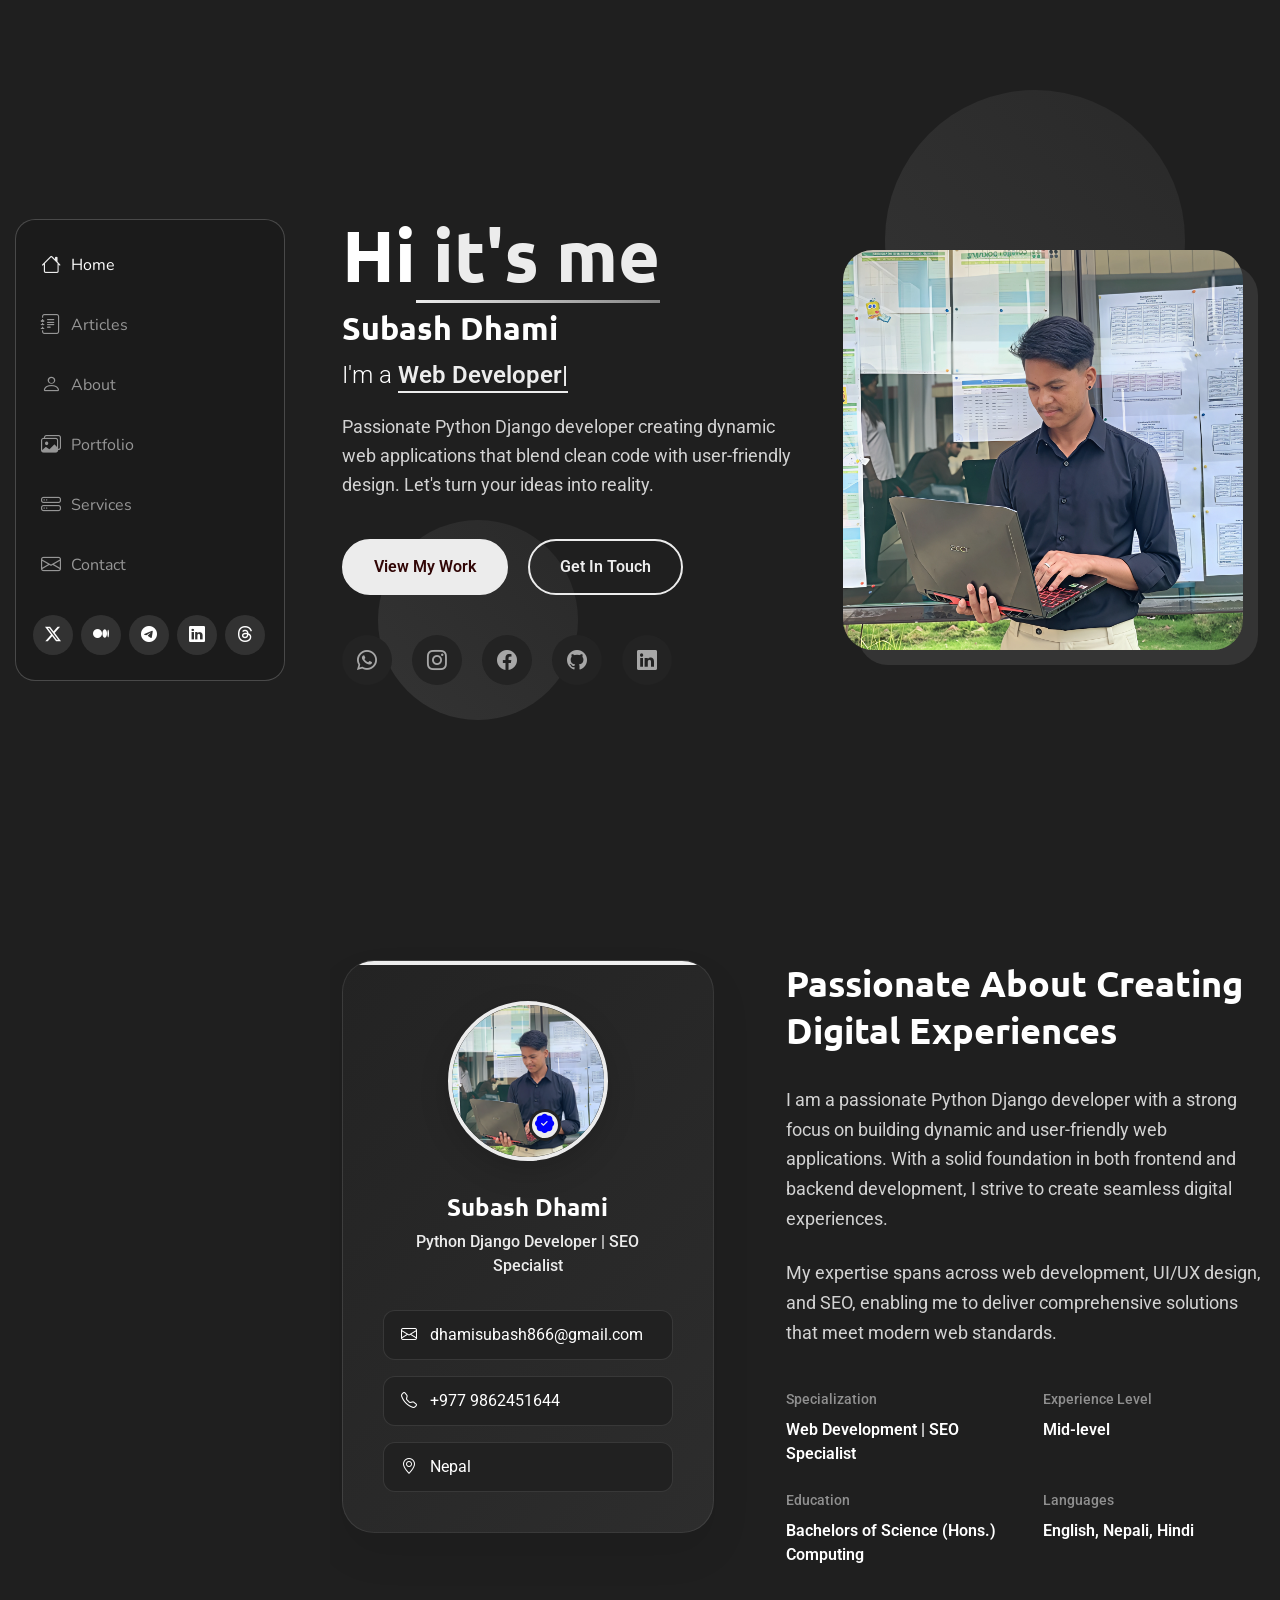
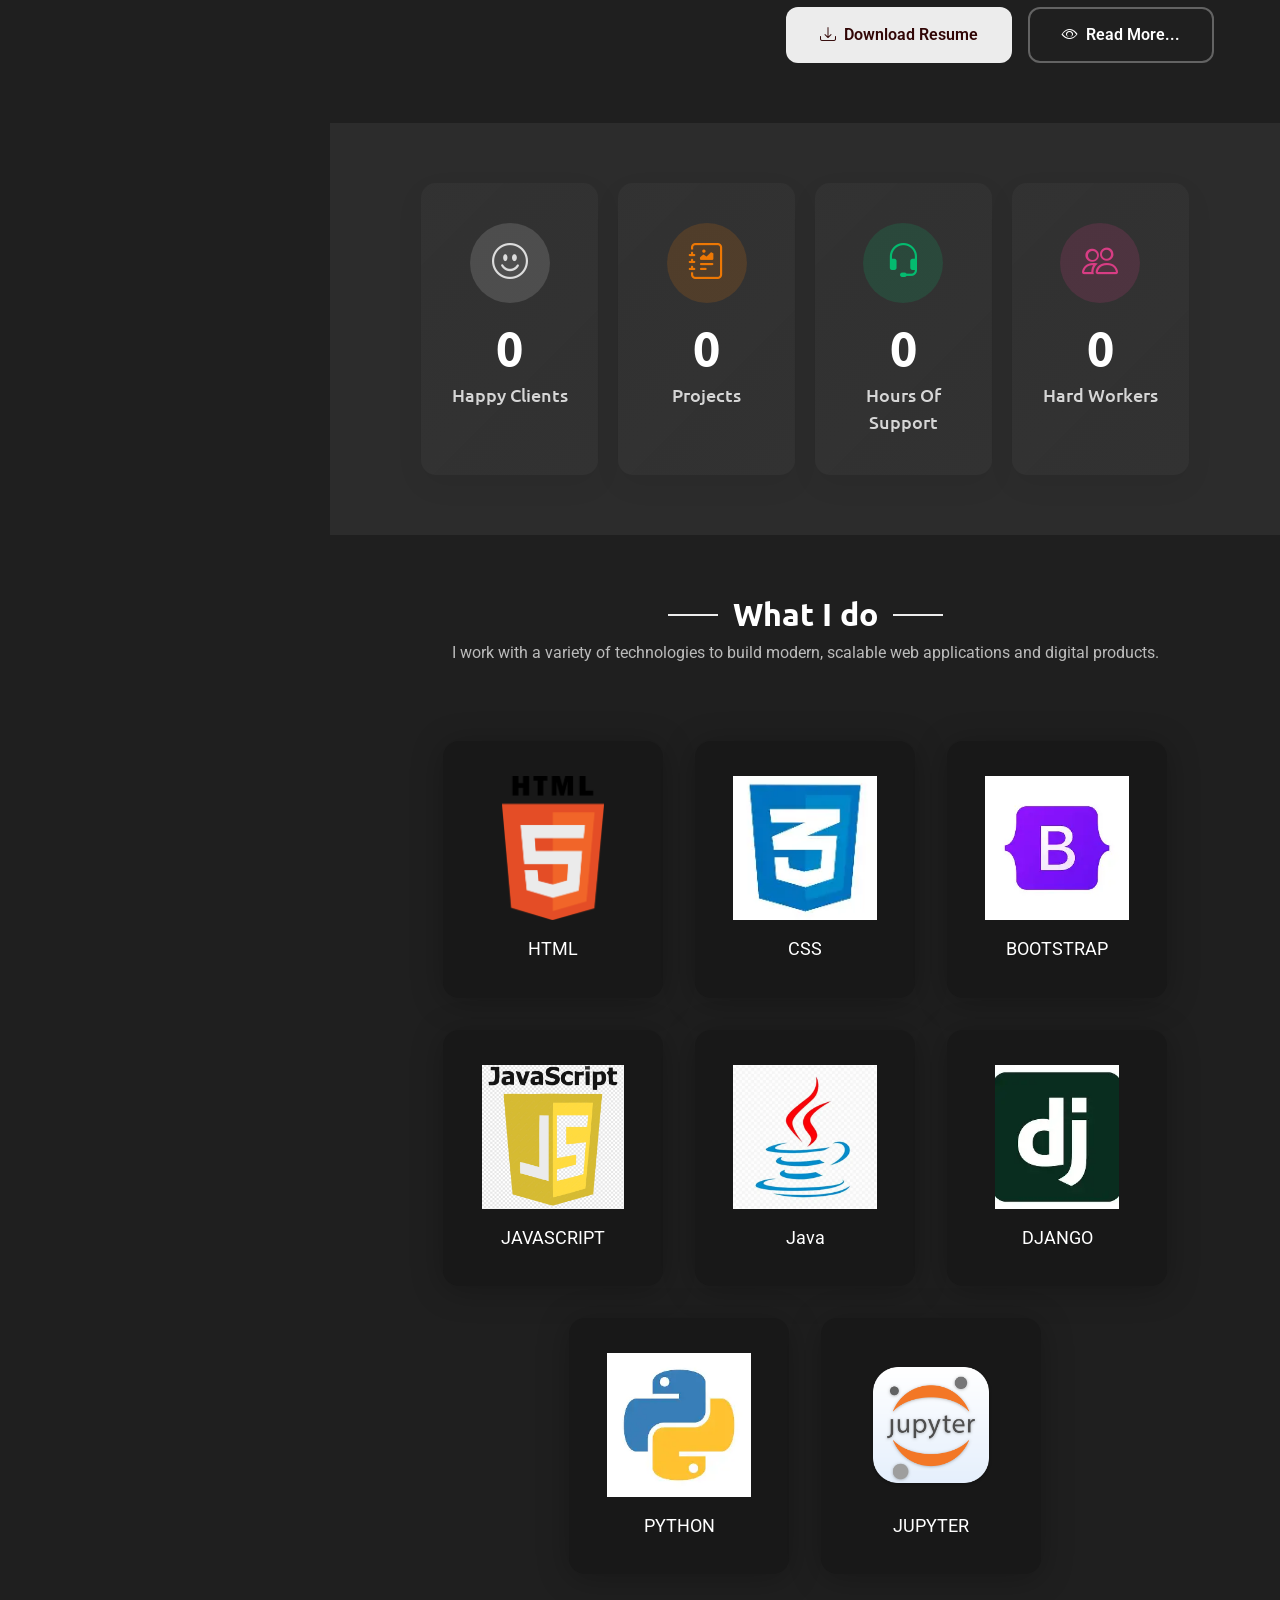
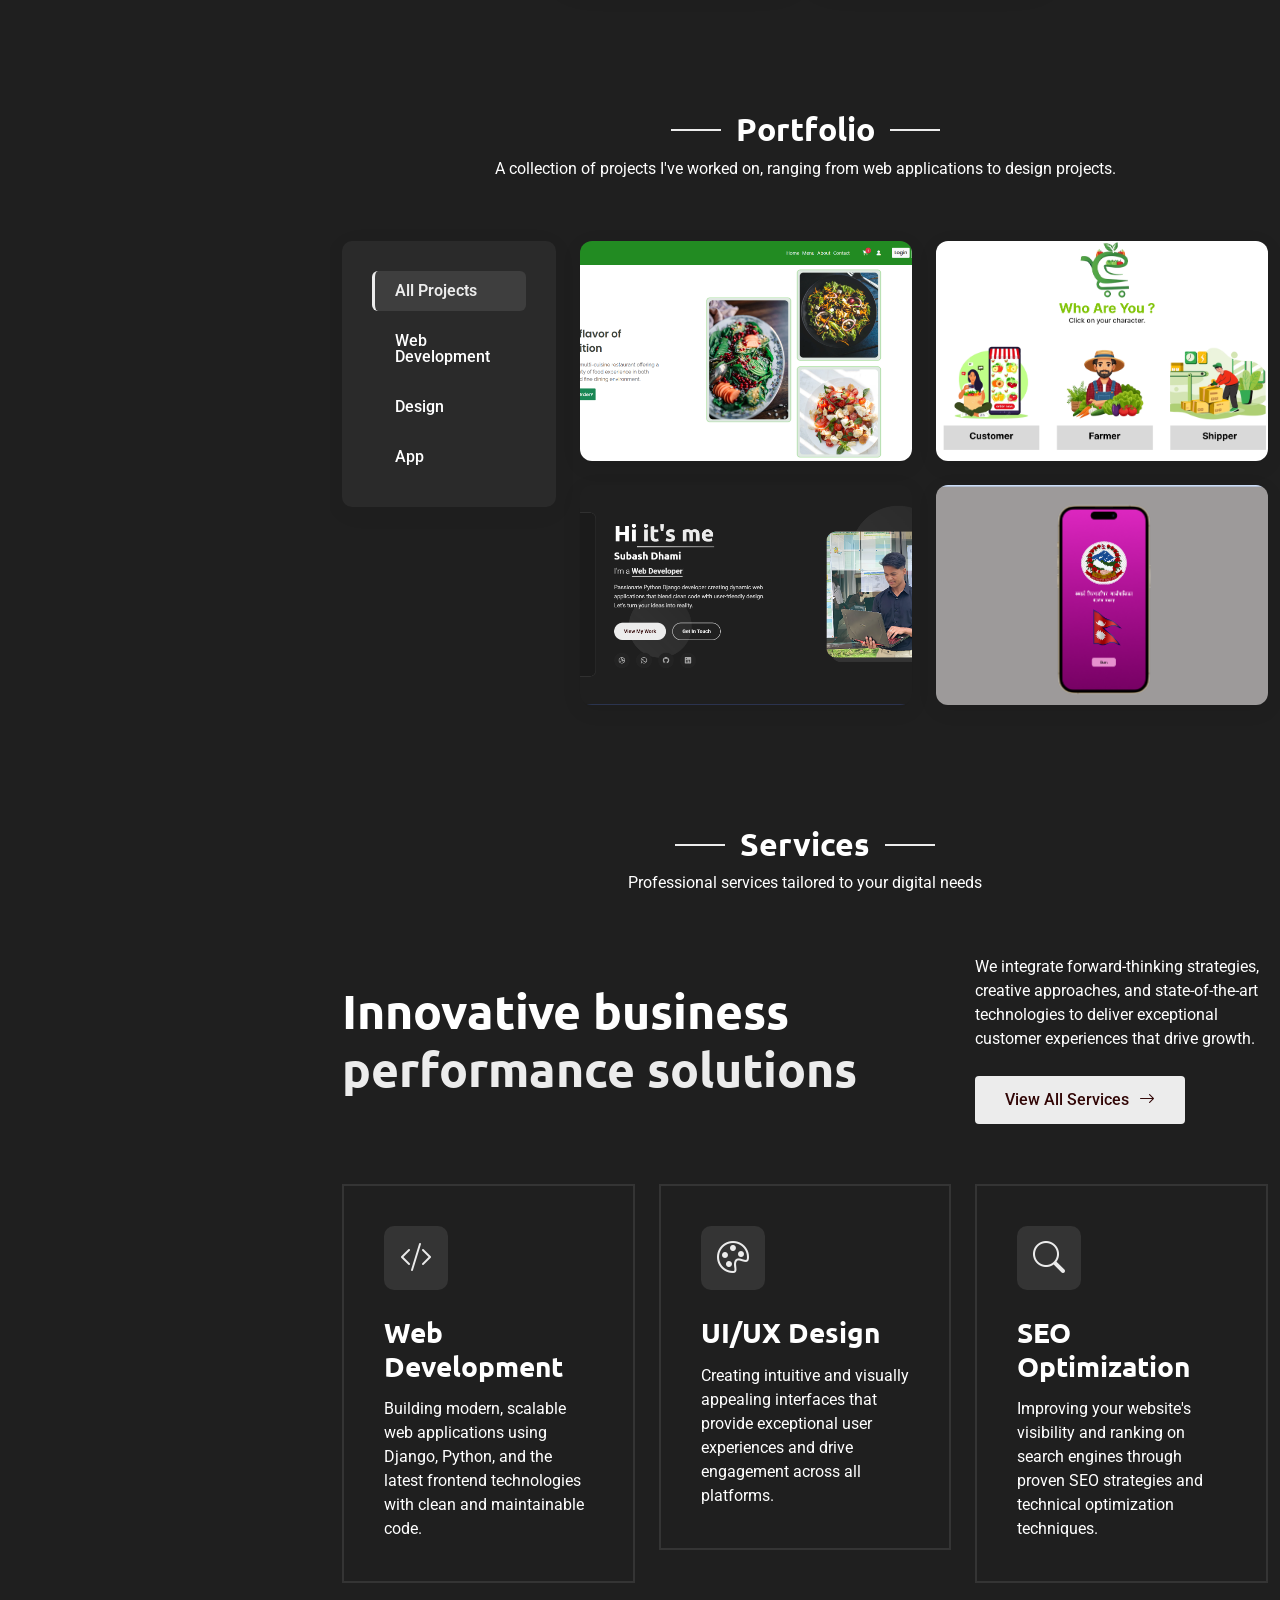
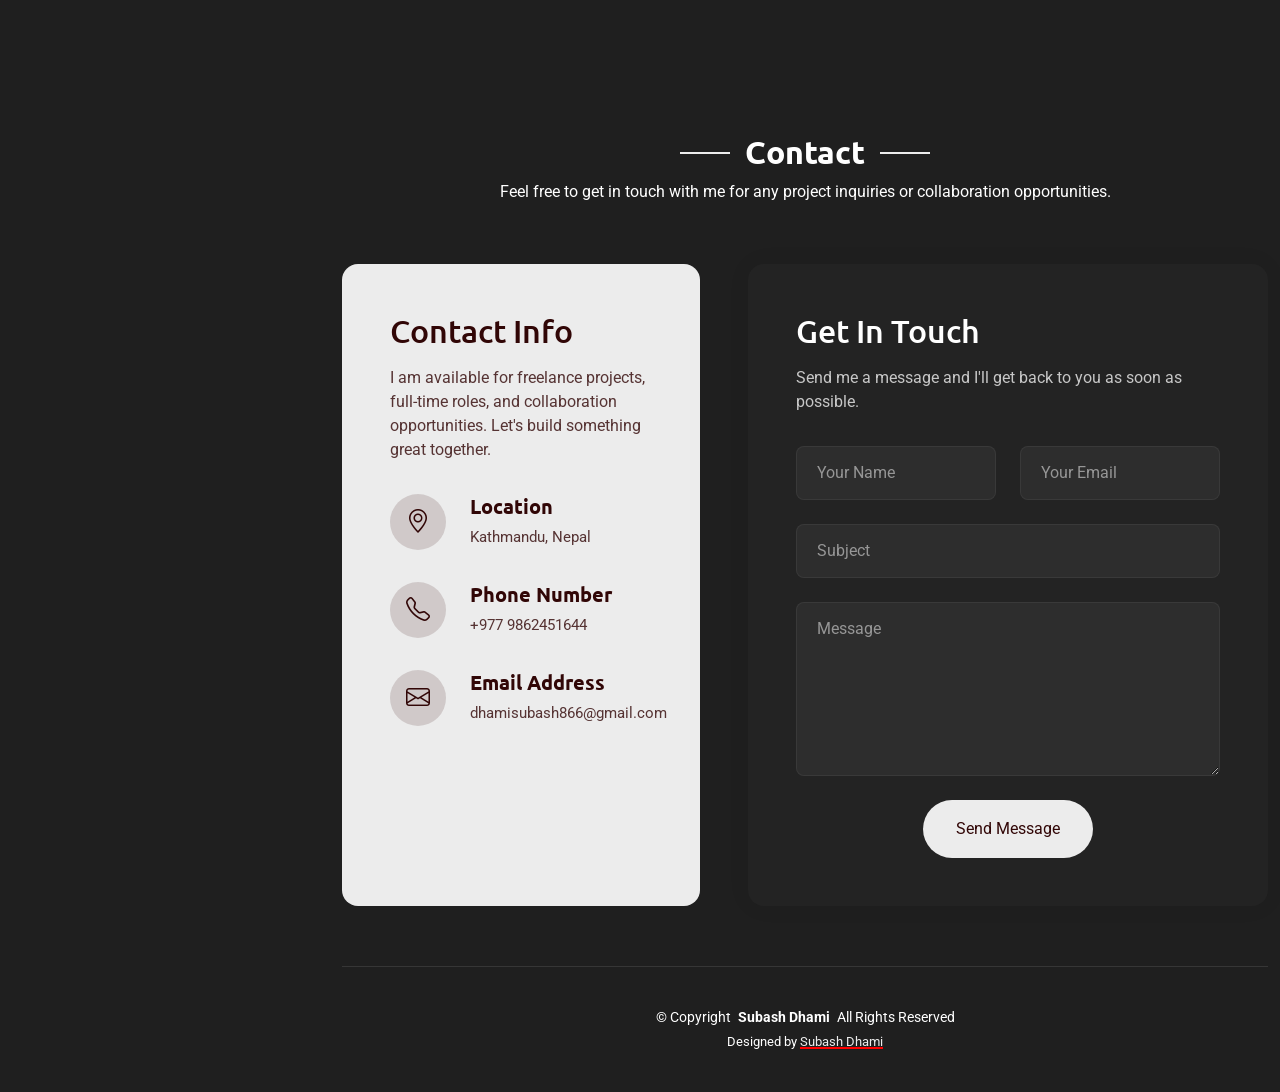
==== index.html @ bd3f4be8 "update ptofile" ====
<!DOCTYPE html>
<html lang="en">

<head>
  <meta charset="utf-8">
  <meta content="width=device-width, initial-scale=1.0" name="viewport">
  <title>Subash Dhami</title>
  <meta name="description" content="Subash Dhami - Python Django Developer & SEO Specilist">
  <meta name="keywords" content="subash dhami, web developer, django, python">

  <!-- Favicons -->
  <link href="static/img/favicon.png" rel="icon">

  <!-- Fonts -->
  <link href="https://fonts.googleapis.com" rel="preconnect">
  <link href="https://fonts.gstatic.com" rel="preconnect" crossorigin>
  <link href="https://fonts.googleapis.com/css2?family=Roboto:ital,wght@0,100;0,300;0,400;0,500;0,700;0,900;1,100;1,300;1,400;1,500;1,700;1,900&family=Ubuntu:ital,wght@0,300;0,400;0,500;0,700;1,300;1,400;1,500;1,700&family=Nunito:ital,wght@0,200;0,300;0,400;0,500;0,600;0,700;0,800;0,900;1,200;1,300;1,400;1,500;1,600;1,700;1,800;1,900&display=swap" rel="stylesheet">

  <!-- Vendor CSS Files -->
  <link href="static/vendor/bootstrap/css/bootstrap.min.css" rel="stylesheet">
  <link href="static/vendor/bootstrap-icons/bootstrap-icons.css" rel="stylesheet">
  <link href="static/vendor/aos/aos.css" rel="stylesheet">
  <link href="static/vendor/glightbox/css/glightbox.min.css" rel="stylesheet">
  <link href="static/vendor/swiper/swiper-bundle.min.css" rel="stylesheet">

  <!-- Main CSS File -->
  <link href="static/css/main.css" rel="stylesheet">
</head>

<body class="index-page">

  <header id="header" class="header dark-background d-flex flex-column justify-content-center">
    <i class="header-toggle d-xl-none bi bi-list"></i>

    <div class="header-container d-flex flex-column align-items-start">
      <nav id="navmenu" class="navmenu">
        <ul>
          <li><a href="#hero" class="active"><i class="bi bi-house navicon"></i>Home</a></li>
          <li><a href="articles.html"><i class="bi bi-journal-text navicon"></i> Articles</a></li>
          <li><a href="#about"><i class="bi bi-person navicon"></i> About</a></li>
          <li><a href="#portfolio"><i class="bi bi-images navicon"></i> Portfolio</a></li>
          <li><a href="#services"><i class="bi bi-hdd-stack navicon"></i> Services</a></li>
          <li><a href="#contact"><i class="bi bi-envelope navicon"></i> Contact</a></li>
        </ul>
      </nav>

      <div class="social-links text-center">
        <a href="https://x.com/SubashDhami2061" class="twitter" target="_blank"><i class="bi bi-twitter-x"></i></a>
        <a href="https://medium.com/@dhamisubash866" class="medium" target="_blank"><i class="bi bi-medium"></i></a>
        <a href="https://t.me/subash_dhami" class="telegram" target="_blank"><i class="bi bi-telegram"></i></a>
        <a href="https://www.linkedin.com/in/subash-dhami-13417b250/" class="linkedin" target="_blank"><i class="bi bi-linkedin"></i></a>
        <a href="https://www.threads.com/@subash_dhami" class="threads" target="_blank"><i class="bi bi-threads"></i></a>
      </div>
    </div>
  </header>

  <main class="main">

    <!-- Hero Section -->
    <section id="hero" class="hero section">
      <div class="background-elements">
        <div class="bg-circle circle-1"></div>
        <div class="bg-circle circle-2"></div>
      </div>

      <div class="hero-content">
        <div class="container">
          <div class="row align-items-center">

            <div class="col-lg-6" data-aos="fade-right" data-aos-delay="100">
              <div class="hero-text">
                <h1>Hi<span class="accent-text"> it's me</span></h1>
                <h2>Subash Dhami</h2>
                <p class="lead">I'm a <span class="typed" data-typed-items="Web Developer,SEO Specialist,App Developer,Django Developer"></span></p>
                <p class="description">Passionate Python Django developer creating dynamic web applications that blend clean code with user-friendly design. Let's turn your ideas into reality.</p>

                <div class="hero-actions">
                  <a href="#portfolio" class="btn btn-primary">View My Work</a>
                  <a href="#contact" class="btn btn-outline">Get In Touch</a>
                </div>

                <div class="social-links">
                  <a href="https://wa.me/9779862451644" class="whatsapp" target="_blank"><i class="bi bi-whatsapp"></i></a>
                  <a href="https://www.instagram.com/subash_dhami/" class="instagram" target="_blank"><i class="bi bi-instagram"></i></a>
                  <a href="https://www.facebook.com/subash.dhami.522" class="facebook" target="_blank"><i class="bi bi-facebook"></i></a>
                  <a href="https://github.com/gitsubash44" target="_blank"><i class="bi bi-github"></i></a>
                  <a href="https://www.linkedin.com/in/subash-dhami-13417b250/" target="_blank"><i class="bi bi-linkedin"></i></a>
                </div>
              </div>
            </div>

            <div class="col-lg-6" data-aos="fade-left" data-aos-delay="200">
              <div class="hero-visual">
                <div class="profile-container">
                  <div class="profile-background"></div>
                  <img src="static/img/profile/subash dhami.png" alt="Subash Dhami" class="profile-image">
                </div>
              </div>
            </div>

          </div>
        </div>
      </div>
    </section>
    <!-- /Hero Section -->

    <!-- About Section -->
    <section id="about" class="about section">
      <div class="container" data-aos="fade-up" data-aos-delay="100">
        <div class="row">

          <div class="col-lg-5" data-aos="zoom-in" data-aos-delay="200">
            <div class="profile-card">
              <div class="profile-header">
                <div class="profile-image">
                  <img src="media/profile/subash dhami.png" alt="Profile Image" class="img-fluid">
                </div>
                <div class="profile-badge" style="position: absolute; right: 112px;">
                  <i class="bi bi-patch-check-fill" style="color: blue; font-size: 1.2rem;"></i>
                </div>
              </div>

              <div class="profile-content">
                <h3>Subash Dhami</h3>
                <p class="profession">Python Django Developer | SEO Specialist</p>

                <div class="contact-links">
                  <a href="mailto:subashdhami866@gmail.com" class="contact-item">
                    <i class="bi bi-envelope"></i>
                    dhamisubash866@gmail.com
                  </a>
                  <a href="tel:+9779862451644" class="contact-item">
                    <i class="bi bi-telephone"></i>
                    +977 9862451644
                  </a>
                  <a href="#" class="contact-item">
                    <i class="bi bi-geo-alt"></i>
                    Nepal
                  </a>
                </div>
              </div>
            </div>
          </div>

          <div class="col-lg-7" data-aos="fade-left" data-aos-delay="300">
            <div class="about-content">
              <div class="section-header">
                <h2>Passionate About Creating Digital Experiences</h2>
              </div>

              <div class="description">
                <p>I am a passionate Python Django developer with a strong focus on building dynamic and user-friendly web applications. With a solid foundation in both frontend and backend development, I strive to create seamless digital experiences.</p>
                <p>My expertise spans across web development, UI/UX design, and SEO, enabling me to deliver comprehensive solutions that meet modern web standards.</p>
              </div>

              <!-- <div class="stats-grid">
                <div class="stat-item">
                  <div class="stat-number">15+</div>
                  <div class="stat-label">Projects Completed</div>
                </div>
                <div class="stat-item">
                  <div class="stat-number">2+</div>
                  <div class="stat-label">Years Experience</div>
                </div>
                <div class="stat-item">
                  <div class="stat-number">95%</div>
                  <div class="stat-label">Client Satisfaction</div>
                </div>
              </div> -->

              <div class="details-grid">
                <div class="detail-row">
                  <div class="detail-item">
                    <span class="detail-label">Specialization</span>
                    <span class="detail-value">Web Development | SEO Specialist</span>
                  </div>
                  <div class="detail-item">
                    <span class="detail-label">Experience Level</span>
                    <span class="detail-value">Mid-level</span>
                  </div>
                </div>
                <div class="detail-row">
                  <div class="detail-item">
                    <span class="detail-label">Education</span>
                    <span class="detail-value">Bachelors of Science (Hons.) Computing</span>
                  </div>
                  <div class="detail-item">
                    <span class="detail-label">Languages</span>
                    <span class="detail-value">English, Nepali, Hindi</span>
                  </div>
                </div>
              </div>

              <div class="cta-section">
                <a href="https://drive.google.com/file/d/1IW8L6gEsjmlarTafdNbqsn9i7hXjx4xl/view?usp=sharing" class="btn btn-primary" target="_blank">
                  <i class="bi bi-download"></i>
                  Download Resume
                </a>
                <a href="/About.html" class="btn btn-outline">
                  <i class="bi bi-eye"></i>
                  Read More...
                </a>
              </div>
            </div>
          </div>

        </div>
      </div>
    </section>
    <!-- /About Section -->

    <!-- Stats Section -->
    <section id="stats" class="stats section light-background">
      <div class="container" data-aos="fade-up" data-aos-delay="100">
        <div class="row justify-content-center">
          <div class="col-lg-10">
            <div class="stats-wrapper">

              <div class="stats-item" data-aos="zoom-in" data-aos-delay="150">
                <div class="icon-wrapper">
                  <i class="bi bi-emoji-smile"></i>
                </div>
                <span data-purecounter-start="0" data-purecounter-end="25" data-purecounter-duration="1" class="purecounter"></span>
                <p>Happy Clients</p>
              </div>

              <div class="stats-item" data-aos="zoom-in" data-aos-delay="200">
                <div class="icon-wrapper">
                  <i class="bi bi-journal-richtext"></i>
                </div>
                <span data-purecounter-start="0" data-purecounter-end="15" data-purecounter-duration="1" class="purecounter"></span>
                <p>Projects</p>
              </div>

              <div class="stats-item" data-aos="zoom-in" data-aos-delay="250">
                <div class="icon-wrapper">
                  <i class="bi bi-headset"></i>
                </div>
                <span data-purecounter-start="0" data-purecounter-end="500" data-purecounter-duration="1" class="purecounter"></span>
                <p>Hours Of Support</p>
              </div>

              <div class="stats-item" data-aos="zoom-in" data-aos-delay="300">
                <div class="icon-wrapper">
                  <i class="bi bi-people"></i>
                </div>
                <span data-purecounter-start="0" data-purecounter-end="5" data-purecounter-duration="1" class="purecounter"></span>
                <p>Hard Workers</p>
              </div>

            </div>
          </div>
        </div>
      </div>
    </section>
    <!-- /Stats Section -->

    <!-- Skills Section -->
    <section id="skills" class="skills section">
      <div class="container" data-aos="fade-up" data-aos-delay="100">
        <div class="skills-showcase-box">
          <div class="container section-title" data-aos="fade-up">
            <h2>What I do</h2>
            <p class="skills-description" style="color: #bbb;">I work with a variety of technologies to build modern, scalable web applications and digital products.</p>
          </div>
          <div class="row justify-content-center">
            <div class="col-lg-12">
              <div class="skills-grid d-flex flex-wrap justify-content-center">

                <div class="skill-card m-3 text-center" style="background: #181818; border-radius: 16px; box-shadow: 0 4px 32px rgba(0,0,0,0.25); width: 220px; padding: 35px;">
                  <img src="media/skills/html.png" alt="HTML" style="width:144px; height: 144px; object-fit:contain;">
                  <div class="mt-3" style="color:#fff; font-size:1.1rem;">HTML</div>
                </div>

                <div class="skill-card m-3 text-center" style="background: #181818; border-radius: 16px; box-shadow: 0 4px 32px rgba(0,0,0,0.25); width: 220px; padding: 35px;">
                  <img src="media/skills/th.webp" alt="Css" style="width:144px; height: 144px; object-fit:contain;">
                  <div class="mt-3" style="color:#fff; font-size:1.1rem;">CSS</div>
                </div>

                <div class="skill-card m-3 text-center" style="background: #181818; border-radius: 16px; box-shadow: 0 4px 32px rgba(0,0,0,0.25); width: 220px; padding: 35px;">
                  <img src="media/skills/OIP_CPW76j2.webp" alt="Bootstrap" style="width:144px; height: 144px; object-fit:contain;">
                  <div class="mt-3" style="color:#fff; font-size:1.1rem;">BOOTSTRAP</div>
                </div>

                <div class="skill-card m-3 text-center" style="background: #181818; border-radius: 16px; box-shadow: 0 4px 32px rgba(0,0,0,0.25); width: 220px; padding: 35px;">
                  <img src="media/skills/javascripts.webp" alt="Javascripts" style="width:144px; height: 144px; object-fit:contain;">
                  <div class="mt-3" style="color:#fff; font-size:1.1rem;">JAVASCRIPT</div>
                </div>



                <div class="skill-card m-3 text-center" style="background: #181818; border-radius: 16px; box-shadow: 0 4px 32px rgba(0,0,0,0.25); width: 220px; padding: 35px;">
                  <img src="media/skills/OIP.webp" alt="Java" style="width:144px; height: 144px; object-fit:contain;">
                  <div class="mt-3" style="color:#fff; font-size:1.1rem;">Java</div>
                </div>

                <div class="skill-card m-3 text-center" style="background: #181818; border-radius: 16px; box-shadow: 0 4px 32px rgba(0,0,0,0.25); width: 220px; padding: 35px;">
                  <img src="media/skills/download.webp" alt="Django" style="width:144px; height: 144px; object-fit:contain;">
                  <div class="mt-3" style="color:#fff; font-size:1.1rem;">DJANGO</div>
                </div>

                <div class="skill-card m-3 text-center" style="background: #181818; border-radius: 16px; box-shadow: 0 4px 32px rgba(0,0,0,0.25); width: 220px; padding: 35px;">
                  <img src="media/skills/OIP_1.webp" alt="Python" style="width:144px; height: 144px; object-fit:contain;">
                  <div class="mt-3" style="color:#fff; font-size:1.1rem;">PYTHON</div>
                </div>

                <div class="skill-card m-3 text-center" style="background: #181818; border-radius: 16px; box-shadow: 0 4px 32px rgba(0,0,0,0.25); width: 220px; padding: 35px;">
                  <img src="media/skills/jupyter.webp" alt="Jupyter" style="width:144px; height: 144px; object-fit:contain;">
                  <div class="mt-3" style="color:#fff; font-size:1.1rem;">JUPYTER</div>
                </div>


              </div>
            </div>
          </div>
        </div>
      </div>
    </section>
    <!-- /Skills Section -->

    <!-- Portfolio Section -->
    <section id="portfolio" class="portfolio section">
      <div class="container section-title" data-aos="fade-up">
        <h2>Portfolio</h2>
        <p>A collection of projects I've worked on, ranging from web applications to design projects.</p>
      </div>

      <div class="container" data-aos="fade-up" data-aos-delay="100">
        <div class="isotope-layout" data-default-filter="*" data-layout="masonry" data-sort="original-order">
          <div class="row">

            <!-- Sidebar Filters -->
            <div class="col-lg-3 filter-sidebar">
              <div class="filters-wrapper" data-aos="fade-right" data-aos-delay="150">
                <ul class="portfolio-filters isotope-filters">
                  <li data-filter="*" class="filter-active">All Projects</li>
                  <li data-filter=".filter-web">Web Development</li>
                  <li data-filter=".filter-design">Design</li>
                  <li data-filter=".filter-app">App</li>
                </ul>
              </div>
            </div>

            <!-- Portfolio Items -->
            <div class="col-lg-9">
              <div class="row gy-4 portfolio-container isotope-container" data-aos="fade-up" data-aos-delay="200">

                <div class="col-lg-6 col-md-6 portfolio-item isotope-item filter-web">
                  <div class="portfolio-wrap">
                    <img src="media/portfolio/2.png" class="img-fluid" alt="A to Z Project" loading="lazy" style="height:220px;object-fit:cover;">
                    <div class="portfolio-info">
                      <div class="content">
                        <span class="category">Web Development</span>
                        <h4>A to Z Project</h4>
                        <div class="portfolio-links">
                          <a href="media/portfolio/2.png" class="glightbox" title="A to Z Project"><i class="bi bi-plus-lg"></i></a>
                        </div>
                      </div>
                    </div>
                  </div>
                </div>

                <div class="col-lg-6 col-md-6 portfolio-item isotope-item filter-design">
                  <div class="portfolio-wrap">
                    <img src="media/portfolio/1.png" class="img-fluid" alt="Web Develpment" loading="lazy" style="height:220px;object-fit:cover;">
                    <div class="portfolio-info">
                      <div class="content">
                        <span class="category">Design</span>
                        <h4>Web Develpment</h4>
                        <div class="portfolio-links">
                          <a href="media/portfolio/1.png" class="glightbox" title="Web Develpment"><i class="bi bi-plus-lg"></i></a>
                        </div>
                      </div>
                    </div>
                  </div>
                </div>

                <div class="col-lg-6 col-md-6 portfolio-item isotope-item filter-web">
                  <div class="portfolio-wrap">
                    <img src="media/portfolio/3.png" class="img-fluid" alt="Web Project" loading="lazy" style="height:220px;object-fit:cover;">
                    <div class="portfolio-info">
                      <div class="content">
                        <span class="category">Web Development</span>
                        <h4>Web Application</h4>
                        <div class="portfolio-links">
                          <a href="media/portfolio/3.png" class="glightbox" title="Web Application"><i class="bi bi-plus-lg"></i></a>
                        </div>
                      </div>
                    </div>
                  </div>
                </div>

                <div class="col-lg-6 col-md-6 portfolio-item isotope-item filter-app">
                  <div class="portfolio-wrap">
                    <img src="media/portfolio/4.png" class="img-fluid" alt="App Project" loading="lazy" style="height:220px;object-fit:cover;">
                    <div class="portfolio-info">
                      <div class="content">
                        <span class="category">App</span>
                        <h4>Mobile Application</h4>
                        <div class="portfolio-links">
                          <a href="media/portfolio/4.png" class="glightbox" title="Mobile Application"><i class="bi bi-plus-lg"></i></a>
                        </div>
                      </div>
                    </div>
                  </div>
                </div>

              </div>
            </div>
          </div>
        </div>
      </div>
    </section>
    <!-- /Portfolio Section -->

    <!-- Services Section -->
    <section id="services" class="services section">
      <div class="container section-title" data-aos="fade-up">
        <h2>Services</h2>
        <p>Professional services tailored to your digital needs</p>
      </div>

      <div class="container" data-aos="fade-up" data-aos-delay="100">
        <div class="service-header">
          <div class="row align-items-center">
            <div class="col-lg-8 col-md-12">
              <div class="service-intro">
                <h2 class="service-heading">
                  <div>Innovative business</div>
                  <div><span>performance solutions</span></div>
                </h2>
              </div>
            </div>
            <div class="col-lg-4 col-md-12">
              <div class="service-summary">
                <p>We integrate forward-thinking strategies, creative approaches, and state-of-the-art technologies to deliver exceptional customer experiences that drive growth.</p>
                <a href="services.html" class="service-btn">
                  View All Services
                  <i class="bi bi-arrow-right"></i>
                </a>
              </div>
            </div>
          </div>
        </div>

        <div class="row justify-content-center">

          <div class="col-lg-4 col-md-6" data-aos="fade-up" data-aos-delay="100">
            <div class="service-card position-relative z-1">
              <div class="service-icon">
                <i class="bi bi-code-slash"></i>
              </div>
              <a href="web-development.html" class="card-action d-flex align-items-center justify-content-center rounded-circle">
                <i class="bi bi-arrow-up-right"></i>
              </a>
              <h3><a href="web-development.html">Web Development</a></h3>
              <p>Building modern, scalable web applications using Django, Python, and the latest frontend technologies with clean and maintainable code.</p>
            </div>
          </div>

          <div class="col-lg-4 col-md-6" data-aos="fade-up" data-aos-delay="200">
            <div class="service-card position-relative z-1">
              <div class="service-icon">
                <i class="bi bi-palette"></i>
              </div>
              <a href="ui-ux-design.html" class="card-action d-flex align-items-center justify-content-center rounded-circle">
                <i class="bi bi-arrow-up-right"></i>
              </a>
              <h3><a href="ui-ux-design.html">UI/UX Design</a></h3>
              <p>Creating intuitive and visually appealing interfaces that provide exceptional user experiences and drive engagement across all platforms.</p>
            </div>
          </div>

          <div class="col-lg-4 col-md-6" data-aos="fade-up" data-aos-delay="300">
            <div class="service-card position-relative z-1">
              <div class="service-icon">
                <i class="bi bi-search"></i>
              </div>
              <a href="seo-optimization.html" class="card-action d-flex align-items-center justify-content-center rounded-circle">
                <i class="bi bi-arrow-up-right"></i>
              </a>
              <h3><a href="seo-optimization.html">SEO Optimization</a></h3>
              <p>Improving your website's visibility and ranking on search engines through proven SEO strategies and technical optimization techniques.</p>
            </div>
          </div>

        </div>
      </div>
    </section>
    <!-- /Services Section -->

    <!-- Contact Section -->
    <section id="contact" class="contact section">
      <div class="container section-title" data-aos="fade-up">
        <h2>Contact</h2>
        <p>Feel free to get in touch with me for any project inquiries or collaboration opportunities.</p>
      </div>

      <div class="container">
        <div class="row g-4 g-lg-5">

          <div class="col-lg-5">
            <div class="info-box">
              <h3>Contact Info</h3>
              <p>I am available for freelance projects, full-time roles, and collaboration opportunities. Let's build something great together.</p>

              <div class="info-item">
                <div class="icon-box"><i class="bi bi-geo-alt"></i></div>
                <div class="content">
                  <h4>Location</h4>
                  <p>Kathmandu, Nepal</p>
                </div>
              </div>

              <div class="info-item">
                <div class="icon-box"><i class="bi bi-telephone"></i></div>
                <div class="content">
                  <h4>Phone Number</h4>
                  <p>+977 9862451644</p>
                </div>
              </div>

              <div class="info-item">
                <div class="icon-box"><i class="bi bi-envelope"></i></div>
                <div class="content">
                  <h4>Email Address</h4>
                  <p>dhamisubash866@gmail.com</p>
                </div>
              </div>
            </div>
          </div>

          <div class="col-lg-7">
            <div class="contact-form">
              <h3>Get In Touch</h3>
              <p>Send me a message and I'll get back to you as soon as possible.</p>

              <div id="contact-result" style="display:none;" class="alert mb-3"></div>

              <div class="row gy-4">
                <div class="col-md-6">
                  <input type="text" id="contact-name" class="form-control" placeholder="Your Name" required>
                </div>
                <div class="col-md-6">
                  <input type="email" id="contact-email" class="form-control" placeholder="Your Email" required>
                </div>
                <div class="col-12">
                  <input type="text" id="contact-subject" class="form-control" placeholder="Subject" required>
                </div>
                <div class="col-12">
                  <textarea id="contact-message" class="form-control" rows="6" placeholder="Message" required></textarea>
                </div>
                <div class="col-12 text-center">
                  <button type="button" class="btn" onclick="handleContactSubmit()">Send Message</button>
                </div>
              </div>
            </div>
          </div>

        </div>
      </div>
    </section>
    <!-- /Contact Section -->

  </main>

  <footer id="footer" class="footer position-relative">
    <div class="container">
      <div class="copyright text-center">
        <p>© <span>Copyright</span> <strong class="px-1 sitename">Subash Dhami</strong> <span>All Rights Reserved</span></p>
      </div>
      <div class="credits">
        Designed by <a href="https://subashdhami.com.np/" style="text-decoration: underline; text-decoration-color: red; text-decoration-thickness: 2px;">Subash Dhami</a>
      </div>
    </div>
  </footer>

  <!-- Scroll Top -->
  <a href="#" id="scroll-top" class="scroll-top d-flex align-items-center justify-content-center"><i class="bi bi-arrow-up-short"></i></a>

  <!-- Preloader -->
  <div id="preloader"></div>

  <!-- Vendor JS Files -->
  <script src="static/vendor/bootstrap/js/bootstrap.bundle.min.js"></script>
  <script src="static/vendor/php-email-form/validate.js"></script>
  <script src="static/vendor/aos/aos.js"></script>
  <script src="static/vendor/typed.js/typed.umd.js"></script>
  <script src="static/vendor/purecounter/purecounter_vanilla.js"></script>
  <script src="static/vendor/waypoints/noframework.waypoints.js"></script>
  <script src="static/vendor/isotope-layout/isotope.pkgd.min.js"></script>
  <script src="static/vendor/imagesloaded/imagesloaded.pkgd.min.js"></script>
  <script src="static/vendor/glightbox/js/glightbox.min.js"></script>
  <script src="static/vendor/swiper/swiper-bundle.min.js"></script>

  <!-- Main JS File -->
  <script src="static/js/main.js"></script>

  <script>
    function handleContactSubmit() {
      const name = document.getElementById('contact-name').value.trim();
      const email = document.getElementById('contact-email').value.trim();
      const subject = document.getElementById('contact-subject').value.trim();
      const message = document.getElementById('contact-message').value.trim();
      const result = document.getElementById('contact-result');

      if (!name || !email || !subject || !message) {
        result.className = 'alert alert-danger mb-3';
        result.textContent = 'Please fill in all fields.';
        result.style.display = 'block';
        return;
      }
      if (!email.includes('@')) {
        result.className = 'alert alert-danger mb-3';
        result.textContent = 'Please enter a valid email address.';
        result.style.display = 'block';
        return;
      }

      // Simulate form submission (replace with your backend or email service)
      result.className = 'alert alert-success mb-3';
      result.textContent = 'Thank you! Your message has been received. I will get back to you soon.';
      result.style.display = 'block';

      document.getElementById('contact-name').value = '';
      document.getElementById('contact-email').value = '';
      document.getElementById('contact-subject').value = '';
      document.getElementById('contact-message').value = '';
    }
  </script>

</body>
</html>
---- static/css/main.css ----
/**
* Template Name: SnapFolio
* Template URL: https://bootstrapmade.com/snapfolio-bootstrap-portfolio-template/
* Updated: Jul 21 2025 with Bootstrap v5.3.7
* Author: BootstrapMade.com
* License: https://bootstrapmade.com/license/
*/

/*--------------------------------------------------------------
# Font & Color Variables
# Help: https://bootstrapmade.com/color-system/
--------------------------------------------------------------*/
/* Fonts */
:root {
  --default-font: "Roboto",  system-ui, -apple-system, "Segoe UI", Roboto, "Helvetica Neue", Arial, "Noto Sans", "Liberation Sans", sans-serif, "Apple Color Emoji", "Segoe UI Emoji", "Segoe UI Symbol", "Noto Color Emoji";
  --heading-font: "Ubuntu",  sans-serif;
  --nav-font: "Nunito",  sans-serif;
}

/* Global Colors - The following color variables are used throughout the website. Updating them here will change the color scheme of the entire website */
:root { 
  --background-color: #1f1f1f; /* Background color for the entire website, including individual sections */
  --default-color: #ffffff; /* Default color used for the majority of the text content across the entire website */
  --heading-color: #ffffff; /* Color for headings, subheadings and title throughout the website */
  --accent-color: #ececec; /* Accent color that represents your brand on the website. It's used for buttons, links, and other elements that need to stand out */
  --surface-color: #232323; /* The surface color is used as a background of boxed elements within sections, such as cards, icon boxes, or other elements that require a visual separation from the global background. */
  --contrast-color: #310606; /* Contrast color for text, ensuring readability against backgrounds of accent, heading, or default colors. */
}

/* Nav Menu Colors - The following color variables are used specifically for the navigation menu. They are separate from the global colors to allow for more customization options */
:root {
  --nav-color: rgba(236, 236, 236, 0.59);  /* The default color of the main navmenu links */
  --nav-hover-color: #ffffff; /* Applied to main navmenu links when they are hovered over or active */
  --nav-mobile-background-color: #393939; /* Used as the background color for mobile navigation menu */
  --nav-dropdown-background-color: #393939; /* Used as the background color for dropdown items that appear when hovering over primary navigation items */
  --nav-dropdown-color: #ffffff; /* Used for navigation links of the dropdown items in the navigation menu. */
  --nav-dropdown-hover-color: #ececec; /* Similar to --nav-hover-color, this color is applied to dropdown navigation links when they are hovered over. */
}

/* Color Presets - These classes override global colors when applied to any section or element, providing reuse of the sam color scheme. */

.light-background {
  --background-color: #2c2c2c;
  --surface-color: #323232;
}

.dark-background {
  --background-color: #040b14;
  --default-color: #ffffff;
  --heading-color: #ffffff;
  --surface-color: #151f2b;
  --contrast-color: #ffffff;
}

/* Smooth scroll */
:root {
  scroll-behavior: smooth;
}

/*--------------------------------------------------------------
# General Styling & Shared Classes
--------------------------------------------------------------*/
body {
  color: var(--default-color);
  background-color: var(--background-color);
  font-family: var(--default-font);
}

a {
  color: var(--accent-color);
  text-decoration: none;
  transition: 0.3s;
}

a:hover {
  color: color-mix(in srgb, var(--accent-color), transparent 25%);
  text-decoration: none;
}

h1,
h2,
h3,
h4,
h5,
h6 {
  color: var(--heading-color);
  font-family: var(--heading-font);
}

/* PHP Email Form Messages
------------------------------*/
.php-email-form .error-message {
  display: none;
  background: #df1529;
  color: #ffffff;
  text-align: left;
  padding: 15px;
  margin-bottom: 24px;
  font-weight: 600;
}

.php-email-form .sent-message {
  display: none;
  color: #ffffff;
  background: #059652;
  text-align: center;
  padding: 15px;
  margin-bottom: 24px;
  font-weight: 600;
}

.php-email-form .loading {
  display: none;
  background: var(--surface-color);
  text-align: center;
  padding: 15px;
  margin-bottom: 24px;
}

.php-email-form .loading:before {
  content: "";
  display: inline-block;
  border-radius: 50%;
  width: 24px;
  height: 24px;
  margin: 0 10px -6px 0;
  border: 3px solid var(--accent-color);
  border-top-color: var(--surface-color);
  animation: php-email-form-loading 1s linear infinite;
}

@keyframes php-email-form-loading {
  0% {
    transform: rotate(0deg);
  }

  100% {
    transform: rotate(360deg);
  }
}

/*--------------------------------------------------------------
# Global Header
--------------------------------------------------------------*/
.header {
  --background-color: #1b1b1b;
  --contrast-color: #444444;
  color: var(--default-color);
  position: fixed;
  top: 0;
  left: 0;
  bottom: 0;
  padding: 0 15px;
  width: 300px;
  transition: all ease-in-out 0.3s;
  overflow-y: auto;
  z-index: 997;
}

.header .header-container {
  border-radius: 20px;
  padding: 15px;
  background-color: var(--background-color);
  border: 1px solid color-mix(in srgb, var(--default-color), transparent 80%);
}

.header .social-links {
  margin: 0 0 10px 0;
}

.header .social-links a {
  font-size: 16px;
  display: inline-flex;
  align-items: center;
  justify-content: center;
  background: color-mix(in srgb, var(--default-color), transparent 90%);
  color: var(--default-color);
  margin: 0 2px;
  border-radius: 50%;
  text-align: center;
  width: 40px;
  height: 40px;
  transition: 0.3s;
}

.header .social-links a:hover {
  color: var(--contrast-color);
  background: var(--accent-color);
}

@media (min-width: 1200px) {

  .header~main,
  .header~#footer {
    margin-left: 330px;
  }
}

@media (max-width: 1199px) {
  .header {
    left: -100%;
  }
}

.header.header-show {
  left: 0;
}

.header .header-toggle {
  color: var(--contrast-color);
  background-color: var(--accent-color);
  font-size: 22px;
  display: flex;
  align-items: center;
  justify-content: center;
  width: 40px;
  height: 40px;
  border-radius: 50%;
  cursor: pointer;
  position: fixed;
  top: 15px;
  right: 15px;
  z-index: 9999;
  transition: background-color 0.3s;
}

.header .header-toggle:hover {
  color: var(--contrast-color);
  background-color: color-mix(in srgb, var(--accent-color) 90%, white 15%);
}

/*--------------------------------------------------------------
# Navigation Menu
--------------------------------------------------------------*/
.mobile-nav-toggle {
  display: none;
}

.navmenu {
  padding: 0;
  z-index: 9997;
  width: 100%;
}

.navmenu ul {
  list-style: none;
  padding: 0 0 20px 0;
  margin: 0;
}

.navmenu a,
.navmenu a:focus {
  color: var(--nav-color);
  padding: 15px 10px;
  font-family: var(--nav-font);
  font-size: 16px;
  font-weight: 400;
  display: flex;
  align-items: center;
  white-space: nowrap;
  transition: 0.3s;
  width: 100%;
}

.navmenu a .navicon,
.navmenu a:focus .navicon {
  font-size: 20px;
  margin-right: 10px;
}

.navmenu a .toggle-dropdown,
.navmenu a:focus .toggle-dropdown {
  font-size: 12px;
  line-height: 0;
  margin-left: auto;
  width: 30px;
  height: 30px;
  display: flex;
  align-items: center;
  justify-content: center;
  border-radius: 50%;
  transition: 0.3s;
  flex-shrink: 0;
  background-color: color-mix(in srgb, var(--accent-color), transparent 90%);
}

.navmenu a .toggle-dropdown:hover,
.navmenu a:focus .toggle-dropdown:hover {
  background-color: var(--accent-color);
  color: var(--contrast-color);
}

.navmenu a:hover,
.navmenu .active,
.navmenu .active:focus {
  color: var(--nav-hover-color);
}

.navmenu a:hover .navicon,
.navmenu .active .navicon,
.navmenu .active:focus .navicon {
  color: var(--accent-color);
}

.navmenu .active .toggle-dropdown,
.navmenu .active:focus .toggle-dropdown {
  background-color: var(--accent-color);
  color: var(--contrast-color);
  transform: rotate(180deg);
}

.navmenu .dropdown {
  display: block;
}

.navmenu .dropdown a,
.navmenu .dropdown a:focus {
  color: --nav-dropdown-color;
}

.navmenu .dropdown a:hover,
.navmenu .dropdown .active,
.navmenu .dropdown .active:focus {
  color: var(--nav-dropdown-hover-color);
}

.navmenu .dropdown ul {
  position: static;
  display: none;
  z-index: 99;
  padding: 5px 10px;
  margin: 5px 10px;
  background-color: var(--nav-dropdown-background-color);
  border: 1px solid color-mix(in srgb, var(--default-color), transparent 90%);
  box-shadow: none;
  transition: all 0.5s ease-in-out;
}

.navmenu .dropdown ul ul {
  background-color: rgba(33, 37, 41, 0.1);
}

.navmenu .dropdown>.dropdown-active {
  display: block;
  background-color: rgba(33, 37, 41, 0.03);
}

/*--------------------------------------------------------------
# Global Footer
--------------------------------------------------------------*/
.footer {
  color: var(--default-color);
  background-color: var(--background-color);
  font-size: 14px;
  padding: 0 0 40px 0;
  position: relative;
}

.footer .copyright {
  padding-top: 40px;
  border-top: 1px solid color-mix(in srgb, var(--default-color), transparent 90%);
}

.footer .copyright p {
  margin-bottom: 0;
}

.footer .credits {
  margin-top: 4px;
  font-size: 13px;
  text-align: center;
}

/*--------------------------------------------------------------
# Preloader
--------------------------------------------------------------*/
#preloader {
  position: fixed;
  inset: 0;
  z-index: 999999;
  overflow: hidden;
  background: var(--background-color);
  transition: all 0.6s ease-out;
}

#preloader:before {
  content: "";
  position: fixed;
  top: calc(50% - 30px);
  left: calc(50% - 30px);
  border: 6px solid #ffffff;
  border-color: var(--accent-color) transparent var(--accent-color) transparent;
  border-radius: 50%;
  width: 60px;
  height: 60px;
  animation: animate-preloader 1.5s linear infinite;
}

@keyframes animate-preloader {
  0% {
    transform: rotate(0deg);
  }

  100% {
    transform: rotate(360deg);
  }
}

/*--------------------------------------------------------------
# Scroll Top Button
--------------------------------------------------------------*/
.scroll-top {
  position: fixed;
  visibility: hidden;
  opacity: 0;
  right: 15px;
  bottom: -15px;
  z-index: 99999;
  background-color: var(--accent-color);
  width: 44px;
  height: 44px;
  border-radius: 50px;
  transition: all 0.4s;
}

.scroll-top i {
  font-size: 24px;
  color: var(--contrast-color);
  line-height: 0;
}

.scroll-top:hover {
  background-color: color-mix(in srgb, var(--accent-color), transparent 20%);
  color: var(--contrast-color);
}

.scroll-top.active {
  visibility: visible;
  opacity: 1;
  bottom: 15px;
}

/*--------------------------------------------------------------
# Disable aos animation delay on mobile devices
--------------------------------------------------------------*/
@media screen and (max-width: 768px) {
  [data-aos-delay] {
    transition-delay: 0 !important;
  }
}

/*--------------------------------------------------------------
# Global Page Titles & Breadcrumbs
--------------------------------------------------------------*/
.page-title {
  color: var(--default-color);
  padding: 25px 0 0 0;
  position: relative;
}

.page-title .container {
  border-bottom: 1px solid color-mix(in srgb, var(--default-color), transparent 90%);
  padding-bottom: 25px;
}

.page-title h1 {
  font-size: 24px;
  font-weight: 700;
}

.page-title .breadcrumbs ol {
  display: flex;
  flex-wrap: wrap;
  list-style: none;
  padding: 0;
  margin: 0;
  font-size: 14px;
  font-weight: 400;
}

.page-title .breadcrumbs ol li+li {
  padding-left: 10px;
}

.page-title .breadcrumbs ol li+li::before {
  content: "/";
  display: inline-block;
  padding-right: 10px;
  color: color-mix(in srgb, var(--default-color), transparent 70%);
}

/*--------------------------------------------------------------
# Global Sections
--------------------------------------------------------------*/
section,
.section {
  color: var(--default-color);
  background-color: var(--background-color);
  padding: 60px 0;
  overflow: clip;
}

/*--------------------------------------------------------------
# Global Section Titles
--------------------------------------------------------------*/
.section-title {
  text-align: center;
  padding-bottom: 60px;
  position: relative;
}

.section-title h2 {
  font-size: 32px;
  font-weight: 700;
  position: relative;
}

.section-title h2:before,
.section-title h2:after {
  content: "";
  width: 50px;
  height: 2px;
  background: var(--accent-color);
  display: inline-block;
}

.section-title h2:before {
  margin: 0 15px 10px 0;
}

.section-title h2:after {
  margin: 0 0 10px 15px;
}

.section-title p {
  margin-bottom: 0;
}

/*--------------------------------------------------------------
# Hero Section
--------------------------------------------------------------*/
.hero {
  min-height: 100vh;
  position: relative;
  overflow: hidden;
  display: flex;
  align-items: center;
}

.hero .background-elements {
  position: absolute;
  top: 0;
  left: 0;
  width: 100%;
  height: 100%;
  z-index: 1;
  overflow: hidden;
}

.hero .background-elements .bg-circle {
  position: absolute;
  border-radius: 50%;
  background: linear-gradient(45deg, color-mix(in srgb, var(--accent-color), transparent 90%), color-mix(in srgb, var(--accent-color), transparent 95%));
  animation: float 6s ease-in-out infinite;
}

.hero .background-elements .bg-circle.circle-1 {
  width: 300px;
  height: 300px;
  top: 10%;
  right: 10%;
  animation-delay: 0s;
}

.hero .background-elements .bg-circle.circle-2 {
  width: 200px;
  height: 200px;
  bottom: 20%;
  left: 5%;
  animation-delay: 2s;
}

.hero .hero-content {
  position: relative;
  width: 100%;
  z-index: 2;
}

.hero .container {
  position: relative;
  z-index: 3;
}

.hero .hero-text h1 {
  font-size: 72px;
  font-weight: 800;
  line-height: 1.1;
  margin-bottom: 15px;
  color: var(--heading-color);
}

.hero .hero-text h1 .accent-text {
  color: var(--accent-color);
  position: relative;
}

.hero .hero-text h1 .accent-text::after {
  content: "";
  position: absolute;
  bottom: -5px;
  left: 0;
  width: 100%;
  height: 3px;
  background: linear-gradient(90deg, var(--accent-color), color-mix(in srgb, var(--accent-color), transparent 50%));
}

.hero .hero-text h2 {
  font-size: 32px;
  font-weight: 600;
  color: var(--heading-color);
  margin-bottom: 10px;
}

.hero .hero-text .lead {
  font-size: 24px;
  margin-bottom: 20px;
  color: var(--default-color);
}

.hero .hero-text .lead span {
  color: var(--accent-color);
  font-weight: 600;
  border-bottom: 2px solid var(--accent-color);
  padding-bottom: 2px;
}

.hero .hero-text .description {
  font-size: 18px;
  line-height: 1.6;
  color: color-mix(in srgb, var(--default-color), transparent 20%);
  margin-bottom: 40px;
  max-width: 500px;
}

.hero .hero-actions {
  display: flex;
  gap: 20px;
  margin-bottom: 40px;
  flex-wrap: wrap;
}

.hero .hero-actions .btn {
  padding: 14px 30px;
  font-size: 16px;
  font-weight: 600;
  border-radius: 50px;
  text-decoration: none;
  transition: all 0.3s ease;
  border: 2px solid;
}

.hero .hero-actions .btn.btn-primary {
  background-color: var(--accent-color);
  color: var(--contrast-color);
  border-color: var(--accent-color);
}

.hero .hero-actions .btn.btn-primary:hover {
  background-color: color-mix(in srgb, var(--accent-color), black 10%);
  transform: translateY(-2px);
  box-shadow: 0 8px 25px color-mix(in srgb, var(--accent-color), transparent 70%);
}

.hero .hero-actions .btn.btn-outline {
  background-color: transparent;
  color: var(--accent-color);
  border-color: var(--accent-color);
}

.hero .hero-actions .btn.btn-outline:hover {
  background-color: var(--accent-color);
  color: var(--contrast-color);
  transform: translateY(-2px);
}

.hero .social-links {
  display: flex;
  gap: 20px;
}

.hero .social-links a {
  width: 50px;
  height: 50px;
  display: flex;
  align-items: center;
  justify-content: center;
  background-color: var(--surface-color);
  color: color-mix(in srgb, var(--default-color), transparent 40%);
  border-radius: 50%;
  font-size: 20px;
  transition: all 0.3s ease;
}

.hero .social-links a:hover {
  color: var(--contrast-color);
  background-color: var(--accent-color);
  transform: translateY(-3px);
  box-shadow: 0 8px 25px color-mix(in srgb, var(--accent-color), transparent 70%);
}

.hero .hero-visual {
  display: flex;
  justify-content: center;
  align-items: center;
  height: 100%;
}

.hero .hero-visual .profile-container {
  position: relative;
  width: 400px;
  height: 400px;
}

.hero .hero-visual .profile-container .profile-background {
  position: absolute;
  top: 15px;
  left: 15px;
  width: 100%;
  height: 100%;
  background: color-mix(in srgb, var(--accent-color), transparent 90%);
  border-radius: 30px;
  z-index: 1;
}

.hero .hero-visual .profile-container .profile-image {
  position: relative;
  width: 100%;
  height: 100%;
  object-fit: cover;
  border-radius: 30px;
  z-index: 2;
}

@keyframes float {

  0%,
  100% {
    transform: translateY(0px);
  }

  50% {
    transform: translateY(-20px);
  }
}

@keyframes floatIcon {

  0%,
  100% {
    transform: translateY(0px) rotate(0deg);
  }

  50% {
    transform: translateY(-10px) rotate(5deg);
  }
}

@media (max-width: 992px) {
  .hero .hero-text {
    text-align: center;
    margin-bottom: 50px;
  }

  .hero .hero-text h1 {
    font-size: 56px;
  }

  .hero .hero-text h2 {
    font-size: 28px;
  }

  .hero .hero-text .lead {
    font-size: 20px;
  }

  .hero .hero-visual .profile-container {
    width: 350px;
    height: 350px;
  }
}

@media (max-width: 768px) {
  .hero .hero-text h1 {
    font-size: 42px;
  }

  .hero .hero-text h2 {
    font-size: 24px;
  }

  .hero .hero-text .lead {
    font-size: 18px;
  }

  .hero .hero-text .description {
    font-size: 16px;
  }

  .hero .hero-actions {
    justify-content: center;
  }

  .hero .hero-actions .btn {
    padding: 12px 25px;
    font-size: 14px;
  }

  .hero .hero-visual .profile-container {
    width: 300px;
    height: 300px;
  }

  .hero .background-elements .bg-circle.circle-1 {
    width: 200px;
    height: 200px;
  }

  .hero .background-elements .bg-circle.circle-2 {
    width: 150px;
    height: 150px;
  }

  .hero .background-elements .bg-circle.circle-3 {
    width: 100px;
    height: 100px;
  }
}

/*--------------------------------------------------------------
# About Section
--------------------------------------------------------------*/
.about .profile-card {
  background: linear-gradient(135deg, var(--surface-color) 0%, color-mix(in srgb, var(--surface-color), var(--accent-color) 5%) 100%);
  border-radius: 2rem;
  padding: 2.5rem;
  text-align: center;
  box-shadow: 0 20px 40px rgba(0, 0, 0, 0.08);
  border: 1px solid color-mix(in srgb, var(--accent-color), transparent 90%);
  position: relative;
  overflow: hidden;
}

.about .profile-card::before {
  content: "";
  position: absolute;
  top: 0;
  left: 0;
  right: 0;
  height: 4px;
  background: linear-gradient(90deg, var(--accent-color), color-mix(in srgb, var(--accent-color), var(--heading-color) 30%));
}

@media (max-width: 991px) {
  .about .profile-card {
    margin-bottom: 3rem;
  }
}

.about .profile-header {
  position: relative;
  margin-bottom: 2rem;
}

.about .profile-header .profile-image {
  width: 160px;
  height: 160px;
  margin: 0 auto 1.5rem;
  border-radius: 50%;
  overflow: hidden;
  border: 4px solid var(--accent-color);
  box-shadow: 0 10px 30px rgba(0, 0, 0, 0.15);
}

.about .profile-header .profile-image img {
  width: 100%;
  height: 100%;
  object-fit: cover;
}

.about .profile-header .profile-badge {
  position: absolute;
  bottom: 20px;
  right: calc(50% - 65px);
  width: 32px;
  height: 32px;
  background-color: var(--accent-color);
  border-radius: 50%;
  display: flex;
  align-items: center;
  justify-content: center;
  border: 3px solid var(--surface-color);
}

.about .profile-header .profile-badge i {
  color: var(--contrast-color);
  font-size: 14px;
}

.about .profile-content h3 {
  font-size: 1.5rem;
  font-weight: 700;
  margin-bottom: 0.5rem;
  color: var(--heading-color);
}

.about .profile-content .profession {
  color: var(--accent-color);
  font-weight: 500;
  margin-bottom: 2rem;
}

.about .contact-links {
  display: flex;
  flex-direction: column;
  gap: 1rem;
}

.about .contact-links .contact-item {
  display: flex;
  align-items: center;
  gap: 0.75rem;
  padding: 0.75rem 1rem;
  background-color: color-mix(in srgb, var(--surface-color), var(--background-color) 50%);
  border-radius: 0.75rem;
  text-decoration: none;
  color: var(--default-color);
  transition: all 0.3s;
  border: 1px solid color-mix(in srgb, var(--default-color), transparent 90%);
}

.about .contact-links .contact-item:hover {
  background-color: var(--accent-color);
  color: var(--contrast-color);
  transform: translateY(-2px);
  box-shadow: 0 5px 20px color-mix(in srgb, var(--accent-color), transparent 70%);
}

.about .contact-links .contact-item i {
  font-size: 1rem;
  width: 18px;
}

.about .about-content {
  padding-left: 3rem;
}

@media (max-width: 991px) {
  .about .about-content {
    padding-left: 0;
  }
}

.about .about-content .section-header {
  margin-bottom: 2rem;
}

.about .about-content .section-header .badge-text {
  display: inline-block;
  background: linear-gradient(135deg, var(--accent-color), color-mix(in srgb, var(--accent-color), var(--heading-color) 20%));
  color: var(--contrast-color);
  padding: 0.5rem 1.5rem;
  border-radius: 2rem;
  font-size: 0.875rem;
  font-weight: 600;
  letter-spacing: 0.5px;
  margin-bottom: 1.5rem;
}

.about .about-content .section-header h2 {
  font-size: 2.25rem;
  font-weight: 700;
  line-height: 1.3;
  margin: 0;
}

@media (max-width: 768px) {
  .about .about-content .section-header h2 {
    font-size: 1.875rem;
  }
}

.about .about-content .description {
  margin-bottom: 2.5rem;
}

.about .about-content .description p {
  font-size: 1.1rem;
  line-height: 1.7;
  color: color-mix(in srgb, var(--default-color), transparent 20%);
  margin-bottom: 1.5rem;
}

.about .about-content .description p:last-child {
  margin-bottom: 0;
}

.about .stats-grid {
  display: grid;
  grid-template-columns: repeat(3, 1fr);
  gap: 2rem;
  margin-bottom: 2.5rem;
  padding: 2rem;
  background-color: var(--surface-color);
  border-radius: 1.5rem;
  box-shadow: 0 10px 30px rgba(0, 0, 0, 0.05);
}

@media (max-width: 768px) {
  .about .stats-grid {
    grid-template-columns: 1fr;
    gap: 1.5rem;
    text-align: center;
  }
}

.about .stats-grid .stat-item {
  text-align: center;
}

.about .stats-grid .stat-item .stat-number {
  font-size: 2rem;
  font-weight: 700;
  color: var(--accent-color);
  display: block;
  margin-bottom: 0.5rem;
}

.about .stats-grid .stat-item .stat-label {
  font-size: 0.875rem;
  color: color-mix(in srgb, var(--default-color), transparent 40%);
  font-weight: 500;
}

.about .details-grid {
  margin-bottom: 2.5rem;
}

.about .details-grid .detail-row {
  display: grid;
  grid-template-columns: 1fr 1fr;
  gap: 2rem;
  margin-bottom: 1.5rem;
}

@media (max-width: 768px) {
  .about .details-grid .detail-row {
    grid-template-columns: 1fr;
    gap: 1rem;
  }
}

.about .details-grid .detail-row:last-child {
  margin-bottom: 0;
}

.about .details-grid .detail-item .detail-label {
  display: block;
  font-size: 0.875rem;
  color: color-mix(in srgb, var(--default-color), transparent 50%);
  margin-bottom: 0.5rem;
  font-weight: 500;
}

.about .details-grid .detail-item .detail-value {
  display: block;
  font-weight: 600;
  color: var(--heading-color);
  font-size: 1rem;
}

.about .cta-section {
  display: flex;
  gap: 1rem;
  flex-wrap: wrap;
}

.about .cta-section .btn {
  padding: 0.875rem 2rem;
  border-radius: 0.75rem;
  font-weight: 600;
  text-decoration: none;
  transition: all 0.3s;
  display: inline-flex;
  align-items: center;
  gap: 0.5rem;
  border: 2px solid transparent;
}

.about .cta-section .btn.btn-primary {
  background-color: var(--accent-color);
  color: var(--contrast-color);
}

.about .cta-section .btn.btn-primary:hover {
  background-color: color-mix(in srgb, var(--accent-color), black 15%);
  transform: translateY(-2px);
  box-shadow: 0 10px 30px color-mix(in srgb, var(--accent-color), transparent 60%);
}

.about .cta-section .btn.btn-outline {
  background-color: transparent;
  color: var(--default-color);
  border-color: color-mix(in srgb, var(--default-color), transparent 70%);
}

.about .cta-section .btn.btn-outline:hover {
  border-color: var(--accent-color);
  transform: translateY(-2px);
}

/*--------------------------------------------------------------
# Stats Section
--------------------------------------------------------------*/
.stats .stats-wrapper {
  display: grid;
  grid-template-columns: repeat(4, 1fr);
  gap: 20px;
}

@media (max-width: 992px) {
  .stats .stats-wrapper {
    grid-template-columns: repeat(2, 1fr);
  }
}

@media (max-width: 576px) {
  .stats .stats-wrapper {
    grid-template-columns: 1fr;
  }
}

.stats .stats-item {
  background: linear-gradient(135deg, color-mix(in srgb, var(--surface-color), transparent 5%), var(--surface-color));
  border-radius: 15px;
  padding: 40px 20px;
  text-align: center;
  position: relative;
  transition: transform 0.3s ease, box-shadow 0.3s ease;
  box-shadow: 0 10px 30px rgba(0, 0, 0, 0.05);
  overflow: hidden;
}

.stats .stats-item:hover {
  transform: translateY(-10px);
  box-shadow: 0 15px 35px rgba(0, 0, 0, 0.1);
}

.stats .stats-item:hover .icon-wrapper {
  transform: scale(1.1);
}

.stats .stats-item:nth-child(1) .icon-wrapper {
  background-color: color-mix(in srgb, var(--accent-color), transparent 85%);
}

.stats .stats-item:nth-child(1) .icon-wrapper i {
  color: color-mix(in srgb, var(--accent-color), transparent 10%);
}

.stats .stats-item:nth-child(2) .icon-wrapper {
  background-color: color-mix(in srgb, #ff7e00, transparent 85%);
}

.stats .stats-item:nth-child(2) .icon-wrapper i {
  color: color-mix(in srgb, #ff7e00, transparent 10%);
}

.stats .stats-item:nth-child(3) .icon-wrapper {
  background-color: color-mix(in srgb, #00c875, transparent 85%);
}

.stats .stats-item:nth-child(3) .icon-wrapper i {
  color: color-mix(in srgb, #00c875, transparent 10%);
}

.stats .stats-item:nth-child(4) .icon-wrapper {
  background-color: color-mix(in srgb, #e83e8c, transparent 85%);
}

.stats .stats-item:nth-child(4) .icon-wrapper i {
  color: color-mix(in srgb, #e83e8c, transparent 10%);
}

.stats .stats-item .icon-wrapper {
  width: 80px;
  height: 80px;
  border-radius: 50%;
  display: flex;
  align-items: center;
  justify-content: center;
  margin: 0 auto 20px;
  transition: transform 0.3s ease;
}

.stats .stats-item .icon-wrapper i {
  font-size: 36px;
}

.stats .stats-item span {
  display: block;
  font-size: 48px;
  font-weight: 700;
  color: var(--heading-color);
  margin-bottom: 10px;
  line-height: 1;
  font-family: var(--heading-font);
}

.stats .stats-item p {
  color: var(--default-color);
  font-size: 18px;
  margin: 0;
  font-weight: 500;
  font-family: var(--heading-font);
  opacity: 0.8;
}

/*--------------------------------------------------------------
# Skills Section
--------------------------------------------------------------*/
.skills .skills-category {
  background-color: var(--surface-color);
  padding: 30px;
  border-radius: 8px;
  box-shadow: 0 0 20px rgba(0, 0, 0, 0.05);
  height: 100%;
  transition: transform 0.3s;
}

.skills .skills-category:hover {
  transform: translateY(-5px);
}

.skills .skills-category h3 {
  font-size: 24px;
  margin-bottom: 25px;
  position: relative;
  padding-bottom: 15px;
}

.skills .skills-category h3:after {
  content: "";
  position: absolute;
  bottom: 0;
  left: 0;
  width: 50px;
  height: 2px;
  background-color: var(--accent-color);
}

.skills .skill-item {
  margin-bottom: 25px;
}

.skills .skill-item:last-child {
  margin-bottom: 0;
}

.skills .skill-item h4 {
  font-size: 16px;
  margin-bottom: 8px;
}

.skills .skill-item .skill-percentage {
  font-size: 14px;
  color: color-mix(in srgb, var(--heading-color), transparent 30%);
}

.skills .skill-item .progress {
  height: 8px;
  background-color: color-mix(in srgb, var(--accent-color), transparent 90%);
  border-radius: 20px;
  overflow: hidden;
  position: relative;
}

.skills .skill-item .progress .progress-bar {
  background-color: var(--accent-color);
  transition: width 1.5s ease-in-out;
  width: 0;
  height: 100%;
  border-radius: 20px;
}

.skills .skill-item .skill-tooltip {
  font-size: 14px;
  color: color-mix(in srgb, var(--default-color), transparent 30%);
  margin-top: 8px;
  opacity: 0;
  transform: translateY(-5px);
  transition: all 0.3s;
}

.skills .skill-item:hover .skill-tooltip {
  opacity: 1;
  transform: translateY(0);
}

.skills .skill-box {
  background-color: var(--surface-color);
  padding: 25px 20px;
  border-radius: 8px;
  text-align: center;
  transition: all 0.3s;
  height: 100%;
  position: relative;
  overflow: hidden;
  box-shadow: 0 0 15px rgba(0, 0, 0, 0.05);
}

.skills .skill-box:hover {
  transform: translateY(-5px);
}

.skills .skill-box:hover i {
  color: var(--accent-color);
  transform: scale(1.1);
}

.skills .skill-box:hover .skill-tooltip {
  opacity: 1;
  transform: translateY(0);
}

.skills .skill-box i {
  font-size: 36px;
  color: color-mix(in srgb, var(--accent-color), transparent 20%);
  margin-bottom: 15px;
  display: inline-block;
  transition: all 0.3s;
}

.skills .skill-box h4 {
  font-size: 18px;
  margin-bottom: 10px;
}

.skills .skill-box .skill-tooltip {
  font-size: 14px;
  color: color-mix(in srgb, var(--default-color), transparent 30%);
  opacity: 0;
  transform: translateY(5px);
  transition: all 0.3s;
}

@media (max-width: 991.98px) {
  .skills .skills-category {
    margin-bottom: 30px;
  }

  .skills .skills-category:last-child {
    margin-bottom: 0;
  }
}

@media (max-width: 767.98px) {
  .skills .skill-box {
    margin-bottom: 20px;
  }

  .skills .skill-box:last-child {
    margin-bottom: 0;
  }
}

/*--------------------------------------------------------------
# Resume Section
--------------------------------------------------------------*/
.resume .resume-side {
  background-color: var(--surface-color);
  padding: 2rem;
  border-radius: 10px;
  box-shadow: 0 0 20px rgba(0, 0, 0, 0.1);
  height: 100%;
}

.resume .resume-side .profile-img {
  text-align: center;
}

.resume .resume-side .profile-img img {
  width: 200px;
  height: 200px;
  object-fit: cover;
  border: 5px solid color-mix(in srgb, var(--accent-color), transparent 85%);
  border-radius: 50%;
}

.resume .resume-side h3 {
  font-size: 1.5rem;
  margin-bottom: 1rem;
  color: var(--heading-color);
  font-weight: 600;
}

.resume .resume-side .contact-info li {
  margin-bottom: 1rem;
  color: var(--default-color);
}

.resume .resume-side .contact-info li i {
  width: 25px;
  color: var(--accent-color);
  margin-right: 0.5rem;
}

.resume .resume-side .skill-item {
  margin-bottom: 1.5rem;
}

.resume .resume-side .skill-item span {
  font-size: 0.9rem;
  color: var(--default-color);
}

.resume .resume-side .skill-item .progress {
  height: 8px;
  background-color: color-mix(in srgb, var(--accent-color), transparent 90%);
  border-radius: 4px;
  margin-top: 0.5rem;
}

.resume .resume-side .skill-item .progress .progress-bar {
  background-color: var(--accent-color);
  width: 0;
  transition: width 1s ease;
}

.resume .resume-section {
  margin-bottom: 3rem;
}

.resume .resume-section h3 {
  font-size: 1.75rem;
  margin-bottom: 1.5rem;
  color: var(--heading-color);
  font-weight: 600;
}

.resume .resume-section h3 i {
  color: var(--accent-color);
}

.resume .resume-section .resume-item {
  padding-left: 1.5rem;
  border-left: 2px solid color-mix(in srgb, var(--accent-color), transparent 80%);
  margin-bottom: 2rem;
  position: relative;
}

.resume .resume-section .resume-item:before {
  content: "";
  position: absolute;
  width: 16px;
  height: 16px;
  border-radius: 50%;
  left: -9px;
  top: 0;
  background: var(--accent-color);
}

.resume .resume-section .resume-item h4 {
  font-size: 1.2rem;
  margin-bottom: 0.5rem;
  color: var(--heading-color);
  font-weight: 600;
}

.resume .resume-section .resume-item h5 {
  font-size: 1rem;
  margin-bottom: 0.5rem;
  color: var(--accent-color);
}

.resume .resume-section .resume-item .company {
  font-size: 0.95rem;
  margin-bottom: 1rem;
  color: var(--heading-color);
}

.resume .resume-section .resume-item .company i {
  margin-right: 0.5rem;
}

.resume .resume-section .resume-item ul {
  padding-left: 1.2rem;
}

.resume .resume-section .resume-item ul li {
  margin-bottom: 0.5rem;
  color: var(--default-color);
}

.resume .resume-section .resume-item p {
  color: var(--default-color);
  margin-bottom: 0;
}

@media (max-width: 991.98px) {
  .resume .resume-side {
    margin-bottom: 2rem;
  }
}

/*--------------------------------------------------------------
# Portfolio Section
--------------------------------------------------------------*/
@media (max-width: 991px) {
  .portfolio .filter-sidebar {
    margin-bottom: 30px;
  }
}

.portfolio .filters-wrapper {
  background-color: color-mix(in srgb, var(--surface-color), var(--default-color) 3%);
  padding: 30px;
  border-radius: 10px;
  box-shadow: 0 5px 25px rgba(0, 0, 0, 0.05);
}

@media (max-width: 991px) {
  .portfolio .filters-wrapper {
    padding: 20px;
  }
}

.portfolio .portfolio-filters {
  padding: 0;
  margin: 0;
  list-style: none;
  display: flex;
  flex-direction: column;
  gap: 10px;
}

@media (max-width: 991px) {
  .portfolio .portfolio-filters {
    flex-direction: row;
    flex-wrap: wrap;
    justify-content: center;
  }
}

.portfolio .portfolio-filters li {
  cursor: pointer;
  padding: 12px 20px;
  font-size: 16px;
  font-weight: 500;
  line-height: 1;
  color: var(--default-color);
  transition: all 0.3s ease-in-out;
  border-radius: 6px;
  background: transparent;
  position: relative;
  border-left: 3px solid transparent;
}

@media (max-width: 991px) {
  .portfolio .portfolio-filters li {
    padding: 8px 16px;
    border: 1px solid color-mix(in srgb, var(--accent-color), transparent 80%);
    border-left-width: 3px;
  }
}

.portfolio .portfolio-filters li:hover {
  color: var(--accent-color);
  background-color: color-mix(in srgb, var(--accent-color), transparent 90%);
  border-left-color: color-mix(in srgb, var(--accent-color), transparent 50%);
}

.portfolio .portfolio-filters li.filter-active {
  color: var(--accent-color);
  background-color: color-mix(in srgb, var(--accent-color), transparent 90%);
  border-left-color: var(--accent-color);
  font-weight: 600;
}

.portfolio .portfolio-wrap {
  transition: 0.4s;
  position: relative;
  overflow: hidden;
  border-radius: 12px;
  box-shadow: 0 5px 20px rgba(0, 0, 0, 0.08);
  height: 100%;
}

.portfolio .portfolio-wrap img {
  transition: transform 0.6s cubic-bezier(0.215, 0.61, 0.355, 1);
  width: 100%;
  height: 350px;
  object-fit: cover;
}

.portfolio .portfolio-wrap .portfolio-info {
  position: absolute;
  bottom: 0;
  left: 0;
  right: 0;
  padding: 25px;
  background: linear-gradient(to top, rgba(0, 0, 0, 0.8) 0%, rgba(0, 0, 0, 0.4) 60%, rgba(0, 0, 0, 0) 100%);
  z-index: 3;
  transition: all 0.4s cubic-bezier(0.215, 0.61, 0.355, 1);
  transform: translateY(20px);
  opacity: 0;
}

.portfolio .portfolio-wrap .portfolio-info .content {
  transition: all 0.4s cubic-bezier(0.215, 0.61, 0.355, 1);
  transform: translateY(20px);
}

.portfolio .portfolio-wrap .portfolio-info .category {
  display: inline-block;
  color: var(--accent-color);
  font-size: 14px;
  font-weight: 500;
  text-transform: uppercase;
  letter-spacing: 1px;
  margin-bottom: 8px;
}

.portfolio .portfolio-wrap .portfolio-info h4 {
  font-size: 20px;
  color: var(--contrast-color);
  font-weight: 700;
  margin-bottom: 15px;
}

.portfolio .portfolio-wrap .portfolio-info .portfolio-links {
  display: flex;
  gap: 12px;
}

.portfolio .portfolio-wrap .portfolio-info .portfolio-links a {
  color: var(--contrast-color);
  width: 40px;
  height: 40px;
  display: flex;
  align-items: center;
  justify-content: center;
  background-color: color-mix(in srgb, var(--accent-color), transparent 30%);
  border-radius: 50%;
  font-size: 18px;
  transition: 0.3s;
}

.portfolio .portfolio-wrap .portfolio-info .portfolio-links a:hover {
  background-color: var(--accent-color);
  transform: translateY(-3px);
}

.portfolio .portfolio-wrap:hover {
  transform: translateY(-5px);
}

.portfolio .portfolio-wrap:hover img {
  transform: scale(1.08);
}

.portfolio .portfolio-wrap:hover .portfolio-info {
  transform: translateY(0);
  opacity: 1;
}

.portfolio .portfolio-wrap:hover .portfolio-info .content {
  transform: translateY(0);
}

/*--------------------------------------------------------------
# Services Section
--------------------------------------------------------------*/
.services .service-header {
  margin-bottom: 60px;
}

.services .service-header .service-intro .service-heading {
  font-size: 48px;
  margin-bottom: 0;
  font-weight: 700;
  line-height: 1.2;
  color: var(--heading-color);
}

.services .service-header .service-intro .service-heading div {
  display: block;
  position: relative;
}

.services .service-header .service-intro .service-heading span {
  display: block;
  color: var(--accent-color);
}

@media (max-width: 992px) {
  .services .service-header .service-intro .service-heading {
    font-size: 36px;
  }
}

@media (max-width: 768px) {
  .services .service-header .service-intro .service-heading {
    font-size: 30px;
    margin-bottom: 20px;
  }
}

.services .service-header .service-summary p {
  margin-bottom: 25px;
  color: var(--default-color);
}

.services .service-header .service-summary .service-btn {
  display: inline-flex;
  align-items: center;
  padding: 12px 30px;
  background-color: var(--accent-color);
  color: var(--contrast-color);
  border-radius: 4px;
  font-weight: 500;
  transition: all 0.3s ease;
}

.services .service-header .service-summary .service-btn i {
  margin-left: 10px;
  transition: transform 0.3s ease;
}

.services .service-header .service-summary .service-btn:hover {
  background-color: color-mix(in srgb, var(--accent-color), transparent 15%);
  color: var(--contrast-color);
}

.services .service-header .service-summary .service-btn:hover i {
  transform: translateX(5px);
}

@media (max-width: 992px) {
  .services .service-header .service-summary {
    margin-top: 30px;
  }
}

.services .service-card {
  padding: 40px 40px 40px 40px;
  margin-bottom: 30px;
  border: 2px solid color-mix(in srgb, var(--accent-color), transparent 90%);
  transition: all 0.3s ease;
}

.services .service-card .service-icon {
  margin-bottom: 25px;
  background-color: color-mix(in srgb, var(--accent-color), transparent 90%);
  display: inline-flex;
  align-items: center;
  justify-content: center;
  border-radius: 10px;
  width: 64px;
  height: 64px;
}

.services .service-card .service-icon i {
  font-size: 32px;
  color: var(--accent-color);
  transition: all 0.3s ease;
}

.services .service-card h3 {
  font-size: 28px;
  margin-bottom: 15px;
  font-weight: 700;
}

.services .service-card h3 a {
  color: var(--heading-color);
  transition: color 0.3s ease;
}

.services .service-card h3 a span {
  display: block;
}

.services .service-card h3 a:hover {
  color: var(--accent-color);
}

.services .service-card p {
  color: var(--default-color);
  transition: color 0.3s ease;
  margin-bottom: 0;
}

.services .service-card .card-action {
  position: absolute;
  top: 0;
  right: 0;
  width: 80px;
  height: 80px;
  display: flex;
  align-items: center;
  justify-content: center;
  background-color: var(--accent-color);
  opacity: 0;
  visibility: hidden;
  transform: translateY(20px);
  transition: all 0.3s ease;
}

.services .service-card .card-action i {
  font-size: 24px;
  color: var(--contrast-color);
  transition: transform 0.3s ease;
}

.services .service-card .card-action:hover i {
  transform: rotate(45deg);
}

.services .service-card::before {
  content: "";
  position: absolute;
  top: 0;
  left: 0;
  right: 0;
  bottom: 0;
  background-color: var(--surface-color);
  clip-path: polygon(70% 0, 100% 30%, 100% 100%, 0 100%, 0 0);
  z-index: -1;
  opacity: 0;
  visibility: hidden;
  transition: all 0.3s ease;
}

.services .service-card:hover {
  border-color: transparent;
}

.services .service-card:hover::before {
  opacity: 1;
  visibility: visible;
  background-color: color-mix(in srgb, var(--accent-color), transparent 90%);
}

.services .service-card:hover h3 a {
  color: var(--accent-color);
}

.services .service-card:hover h3 a:hover {
  color: var(--accent-color);
}

.services .service-card:hover p {
  color: color-mix(in srgb, var(--default-color), transparent 20%);
}

.services .service-card:hover .card-action {
  opacity: 1;
  visibility: visible;
  transform: translateY(0);
}

.services .service-card:hover .service-icon i {
  transform: scale(1.1);
}

@media (max-width: 768px) {
  .services .service-card {
    padding: 150px 25px 25px;
  }

  .services .service-card h3 {
    font-size: 24px;
  }

  .services .service-card .service-icon {
    position: absolute;
    top: 40px;
    left: 25px;
  }
}

@media (max-width: 768px) {
  .services {
    padding: 70px 0 50px;
  }
}

/*--------------------------------------------------------------
# Testimonials Section
--------------------------------------------------------------*/
.testimonials .testimonial-masonry {
  display: grid;
  grid-template-columns: repeat(3, 1fr);
  gap: 2rem;
  position: relative;
}

.testimonials .testimonial-masonry::before {
  content: "";
  position: absolute;
  width: 100%;
  height: 100%;
  background: radial-gradient(circle at center, color-mix(in srgb, var(--accent-color), transparent 95%), transparent);
  opacity: 0.5;
  z-index: -1;
}

.testimonials .testimonial-item:nth-child(3n-1) {
  margin-top: 3rem;
}

.testimonials .testimonial-item:nth-child(3n) {
  margin-top: 1.5rem;
}

.testimonials .testimonial-item.highlight .testimonial-content {
  background-color: color-mix(in srgb, var(--accent-color), transparent 92%);
  border: 1px solid color-mix(in srgb, var(--accent-color), transparent 70%);
}

.testimonials .testimonial-item.highlight .testimonial-content .quote-pattern {
  background-color: color-mix(in srgb, var(--accent-color), transparent 85%);
}

.testimonials .testimonial-item.highlight .testimonial-content .quote-pattern i {
  color: var(--accent-color);
}

.testimonials .testimonial-content {
  background-color: var(--surface-color);
  border-radius: 20px;
  padding: 2rem;
  position: relative;
  transition: all 0.3s ease;
  border: 1px solid color-mix(in srgb, var(--default-color), transparent 92%);
}

.testimonials .testimonial-content:hover {
  transform: translateY(-5px);
}

.testimonials .testimonial-content p {
  font-size: 1rem;
  line-height: 1.7;
  margin: 1.5rem 0;
  position: relative;
}

.testimonials .quote-pattern {
  position: absolute;
  top: -1.25rem;
  left: 2rem;
  width: 2.5rem;
  height: 2.5rem;
  background-color: var(--surface-color);
  border-radius: 50%;
  display: flex;
  align-items: center;
  justify-content: center;
  border: 1px solid color-mix(in srgb, var(--default-color), transparent 92%);
}

.testimonials .quote-pattern i {
  font-size: 1.25rem;
  color: var(--accent-color);
}

.testimonials .client-info {
  display: flex;
  align-items: center;
  gap: 1rem;
  margin-top: 1.5rem;
  padding-top: 1.5rem;
  border-top: 1px solid color-mix(in srgb, var(--default-color), transparent 92%);
}

.testimonials .client-image {
  width: 50px;
  height: 50px;
  border-radius: 50%;
  overflow: hidden;
  flex-shrink: 0;
}

.testimonials .client-image img {
  width: 100%;
  height: 100%;
  object-fit: cover;
}

.testimonials .client-details h3 {
  font-size: 1.125rem;
  margin-bottom: 0.25rem;
}

.testimonials .client-details .position {
  font-size: 0.875rem;
  color: color-mix(in srgb, var(--heading-color), transparent 40%);
}

@media (max-width: 1199.98px) {
  .testimonials .testimonial-masonry {
    grid-template-columns: repeat(2, 1fr);
    gap: 1.5rem;
  }

  .testimonials .testimonial-item:nth-child(3n-1),
  .testimonials .testimonial-item:nth-child(3n) {
    margin-top: 0;
  }

  .testimonials .testimonial-item:nth-child(even) {
    margin-top: 2rem;
  }
}

@media (max-width: 767.98px) {
  .testimonials .testimonial-masonry {
    grid-template-columns: 1fr;
    gap: 2rem;
  }

  .testimonials .testimonial-item:nth-child(even) {
    margin-top: 0;
  }

  .testimonials .testimonial-content {
    padding: 1.5rem;
  }

  .testimonials .testimonial-content p {
    font-size: 0.9375rem;
    margin: 1.25rem 0;
  }

  .testimonials .quote-pattern {
    width: 2.25rem;
    height: 2.25rem;
    top: -1.125rem;
  }

  .testimonials .quote-pattern i {
    font-size: 1.125rem;
  }

  .testimonials .client-info {
    margin-top: 1.25rem;
    padding-top: 1.25rem;
  }

  .testimonials .client-image {
    width: 45px;
    height: 45px;
  }

  .testimonials .client-details h3 {
    font-size: 1rem;
  }

  .testimonials .client-details .position {
    font-size: 0.8125rem;
  }
}

/*--------------------------------------------------------------
# Contact Section
--------------------------------------------------------------*/
.contact .info-box {
  background-color: var(--accent-color);
  color: var(--contrast-color);
  padding: 3rem;
  border-radius: 1rem;
  height: 100%;
}

.contact .info-box h3 {
  color: var(--contrast-color);
  font-size: 2rem;
  margin-bottom: 1rem;
}

@media (max-width: 767.98px) {
  .contact .info-box h3 {
    font-size: 1.75rem;
  }
}

.contact .info-box p {
  opacity: 0.8;
  margin-bottom: 2rem;
}

.contact .info-box a {
  color: var(--contrast-color);
}

@media (max-width: 992px) {
  .contact .info-box {
    padding: 1.5rem;
  }
}

.contact .info-item {
  display: flex;
  gap: 1.5rem;
  margin-bottom: 2rem;
}

.contact .info-item:last-child {
  margin-bottom: 0;
}

.contact .info-item .icon-box {
  width: 3.5rem;
  height: 3.5rem;
  background-color: color-mix(in srgb, var(--contrast-color), transparent 85%);
  border-radius: 50%;
  display: flex;
  align-items: center;
  justify-content: center;
  flex-shrink: 0;
  transition: 0.3s;
}

.contact .info-item .icon-box i {
  font-size: 1.5rem;
  color: var(--contrast-color);
}

.contact .info-item:hover .icon-box {
  background-color: color-mix(in srgb, var(--contrast-color), transparent 70%);
}

.contact .info-item .content h4 {
  color: var(--contrast-color);
  font-size: 1.25rem;
  margin-bottom: 0.5rem;
  font-weight: 700;
}

.contact .info-item .content p {
  margin-bottom: 0.25rem;
  font-size: 0.95rem;
}

.contact .info-item .content p:last-child {
  margin-bottom: 0;
}

.contact .contact-form {
  background-color: var(--surface-color);
  padding: 3rem;
  border-radius: 1rem;
  height: 100%;
  box-shadow: 0 0 25px rgba(0, 0, 0, 0.05);
}

@media (max-width: 992px) {
  .contact .contact-form {
    padding: 1.5rem;
  }
}

.contact .contact-form h3 {
  font-size: 2rem;
  margin-bottom: 1rem;
}

@media (max-width: 768px) {
  .contact .contact-form h3 {
    font-size: 1.75rem;
  }
}

.contact .contact-form p {
  color: color-mix(in srgb, var(--default-color), transparent 25%);
  margin-bottom: 2rem;
}

.contact .contact-form .form-control,
.contact .contact-form .form-select {
  padding: 0.875rem 1.25rem;
  border-color: color-mix(in srgb, var(--default-color), transparent 90%);
  border-radius: 0.5rem;
  background-color: color-mix(in srgb, var(--surface-color) 90%, white 5%);
  color: var(--default-color);
}

.contact .contact-form .form-control:focus,
.contact .contact-form .form-select:focus {
  box-shadow: none;
  border-color: var(--accent-color);
}

.contact .contact-form .form-control::placeholder,
.contact .contact-form .form-select::placeholder {
  color: color-mix(in srgb, var(--default-color), transparent 50%);
}

.contact .contact-form .btn {
  background-color: var(--accent-color);
  color: var(--contrast-color);
  padding: 1rem 2rem;
  border-radius: 2rem;
  display: inline-flex;
  align-items: center;
  gap: 0.5rem;
  transition: 0.3s;
}

.contact .contact-form .btn i {
  font-size: 1.25rem;
}

.contact .contact-form .btn:hover {
  background-color: color-mix(in srgb, var(--accent-color), var(--contrast-color) 20%);
}

/*--------------------------------------------------------------
# Portfolio Details Section
--------------------------------------------------------------*/
.portfolio-details .portfolio-details-slider {
  position: relative;
  overflow: hidden;
  border-radius: 8px;
  box-shadow: 0 0 30px rgba(var(--default-color), 0.1);
}

.portfolio-details .portfolio-details-slider .swiper-wrapper {
  height: auto !important;
}

.portfolio-details .portfolio-details-slider img {
  aspect-ratio: 16/9;
  object-fit: cover;
}

.portfolio-details .portfolio-details-slider .swiper-pagination {
  position: absolute;
  bottom: 20px;
}

.portfolio-details .portfolio-details-slider .swiper-pagination .swiper-pagination-bullet {
  width: 12px;
  height: 12px;
  background-color: var(--contrast-color);
  opacity: 0.5;
  transition: 0.3s;
}

.portfolio-details .portfolio-details-slider .swiper-pagination .swiper-pagination-bullet.swiper-pagination-bullet-active {
  opacity: 1;
  background-color: var(--accent-color);
}

.portfolio-details .portfolio-info {
  padding: 30px;
  background-color: var(--surface-color);
  border-radius: 8px;
  box-shadow: 0 0 30px rgba(var(--default-color), 0.1);
}

.portfolio-details .portfolio-info h3 {
  font-size: 22px;
  font-weight: 700;
  margin-bottom: 20px;
  padding-bottom: 20px;
  border-bottom: 1px solid color-mix(in srgb, var(--default-color), transparent 90%);
}

.portfolio-details .portfolio-info ul {
  padding: 0;
  list-style: none;
}

.portfolio-details .portfolio-info ul li {
  padding: 10px 0;
  border-bottom: 1px solid color-mix(in srgb, var(--default-color), transparent 90%);
}

.portfolio-details .portfolio-info ul li:last-child {
  border-bottom: 0;
}

.portfolio-details .portfolio-info ul li strong {
  font-weight: 600;
  margin-right: 10px;
  color: var(--heading-color);
}

.portfolio-details .portfolio-info ul li a {
  color: var(--accent-color);
  transition: 0.3s;
}

.portfolio-details .portfolio-info ul li a:hover {
  color: color-mix(in srgb, var(--accent-color), transparent 25%);
  text-decoration: underline;
}

.portfolio-details .portfolio-description h2 {
  font-size: 26px;
  font-weight: 700;
  margin-bottom: 20px;
}

.portfolio-details .portfolio-description p {
  padding: 0;
  margin-bottom: 20px;
  color: color-mix(in srgb, var(--default-color), transparent 20%);
}

.portfolio-details .portfolio-description .features h3 {
  font-size: 22px;
  font-weight: 600;
  margin-bottom: 30px;
}

.portfolio-details .portfolio-description .features .feature-item {
  padding: 30px;
  background-color: var(--surface-color);
  border-radius: 8px;
  height: 100%;
  transition: 0.3s;
  box-shadow: 0 0 30px rgba(var(--default-color), 0.1);
}

.portfolio-details .portfolio-description .features .feature-item:hover {
  transform: translateY(-5px);
}

.portfolio-details .portfolio-description .features .feature-item i {
  font-size: 32px;
  color: var(--accent-color);
  margin-bottom: 20px;
  display: inline-block;
}

.portfolio-details .portfolio-description .features .feature-item h4 {
  font-size: 18px;
  font-weight: 600;
  margin-bottom: 15px;
}

.portfolio-details .portfolio-description .features .feature-item p {
  margin: 0;
  font-size: 15px;
}

@media (max-width: 991px) {
  .portfolio-details .portfolio-info {
    margin-top: 20px;
  }
}

@media (max-width: 768px) {
  .portfolio-details .portfolio-description h2 {
    font-size: 24px;
  }
}

/*--------------------------------------------------------------
# Service Details Section
--------------------------------------------------------------*/
.service-details .service-details-slider {
  position: relative;
  overflow: hidden;
  border-radius: 10px;
  z-index: 1;
}

.service-details .service-details-slider .swiper-wrapper {
  height: auto !important;
}

.service-details .service-details-slider .swiper-pagination {
  position: absolute;
  bottom: 20px;
  left: 0;
  right: 0;
  z-index: 2;
}

.service-details .service-details-slider .swiper-pagination .swiper-pagination-bullet {
  width: 10px;
  height: 10px;
  background-color: var(--contrast-color);
  opacity: 0.5;
  transition: 0.3s;
}

.service-details .service-details-slider .swiper-pagination .swiper-pagination-bullet.swiper-pagination-bullet-active {
  opacity: 1;
  width: 20px;
  border-radius: 5px;
}

.service-details .content h3 {
  font-size: 28px;
  font-weight: 700;
  margin-bottom: 20px;
}

.service-details .content p {
  color: color-mix(in srgb, var(--default-color), transparent 20%);
  margin-bottom: 15px;
}

.service-details .content .features .feature-box {
  padding: 20px;
  background: var(--surface-color);
  border-radius: 10px;
  box-shadow: 0 0 20px rgba(0, 0, 0, 0.05);
  height: 100%;
  transition: 0.3s;
}

.service-details .content .features .feature-box:hover {
  transform: translateY(-5px);
}

.service-details .content .features .feature-box i {
  font-size: 24px;
  color: var(--accent-color);
  margin-right: 15px;
}

.service-details .content .features .feature-box h4 {
  font-size: 18px;
  font-weight: 600;
  margin: 0;
}

.service-details .service-info {
  background: var(--surface-color);
  padding: 30px;
  border-radius: 10px;
  box-shadow: 0 0 20px rgba(0, 0, 0, 0.05);
}

.service-details .service-info h4 {
  font-size: 22px;
  font-weight: 700;
  margin-bottom: 25px;
  padding-bottom: 15px;
  border-bottom: 2px solid color-mix(in srgb, var(--accent-color), transparent 85%);
}

.service-details .service-info .info-item {
  margin-bottom: 25px;
}

.service-details .service-info .info-item:last-child {
  margin-bottom: 0;
}

.service-details .service-info .info-item i {
  font-size: 24px;
  color: var(--accent-color);
  margin-bottom: 10px;
}

.service-details .service-info .info-item h5 {
  font-size: 16px;
  font-weight: 600;
  margin-bottom: 5px;
}

.service-details .service-info .info-item p {
  color: color-mix(in srgb, var(--default-color), transparent 20%);
  margin: 0;
}

.service-details .related-services {
  background: var(--surface-color);
  padding: 30px;
  border-radius: 10px;
  box-shadow: 0 0 20px rgba(0, 0, 0, 0.05);
}

.service-details .related-services h4 {
  font-size: 22px;
  font-weight: 700;
  margin-bottom: 25px;
  padding-bottom: 15px;
  border-bottom: 2px solid color-mix(in srgb, var(--accent-color), transparent 85%);
}

.service-details .related-services .service-item {
  margin-bottom: 25px;
  padding-bottom: 25px;
  border-bottom: 1px solid color-mix(in srgb, var(--default-color), transparent 90%);
}

.service-details .related-services .service-item:last-child {
  margin-bottom: 0;
  padding-bottom: 0;
  border-bottom: none;
}

.service-details .related-services .service-item i {
  font-size: 24px;
  color: var(--accent-color);
  margin-bottom: 10px;
}

.service-details .related-services .service-item h5 {
  font-size: 18px;
  margin-bottom: 10px;
}

.service-details .related-services .service-item h5 a {
  color: var(--heading-color);
  transition: 0.3s;
}

.service-details .related-services .service-item h5 a:hover {
  color: var(--accent-color);
}

.service-details .related-services .service-item p {
  color: color-mix(in srgb, var(--default-color), transparent 20%);
  margin: 0;
  font-size: 14px;
}

@media (max-width: 991px) {

  .service-details .service-info,
  .service-details .related-services {
    margin-top: 30px;
  }
}

/*--------------------------------------------------------------
# Starter Section Section
--------------------------------------------------------------*/
.starter-section {
  /* Add your styles here */
}
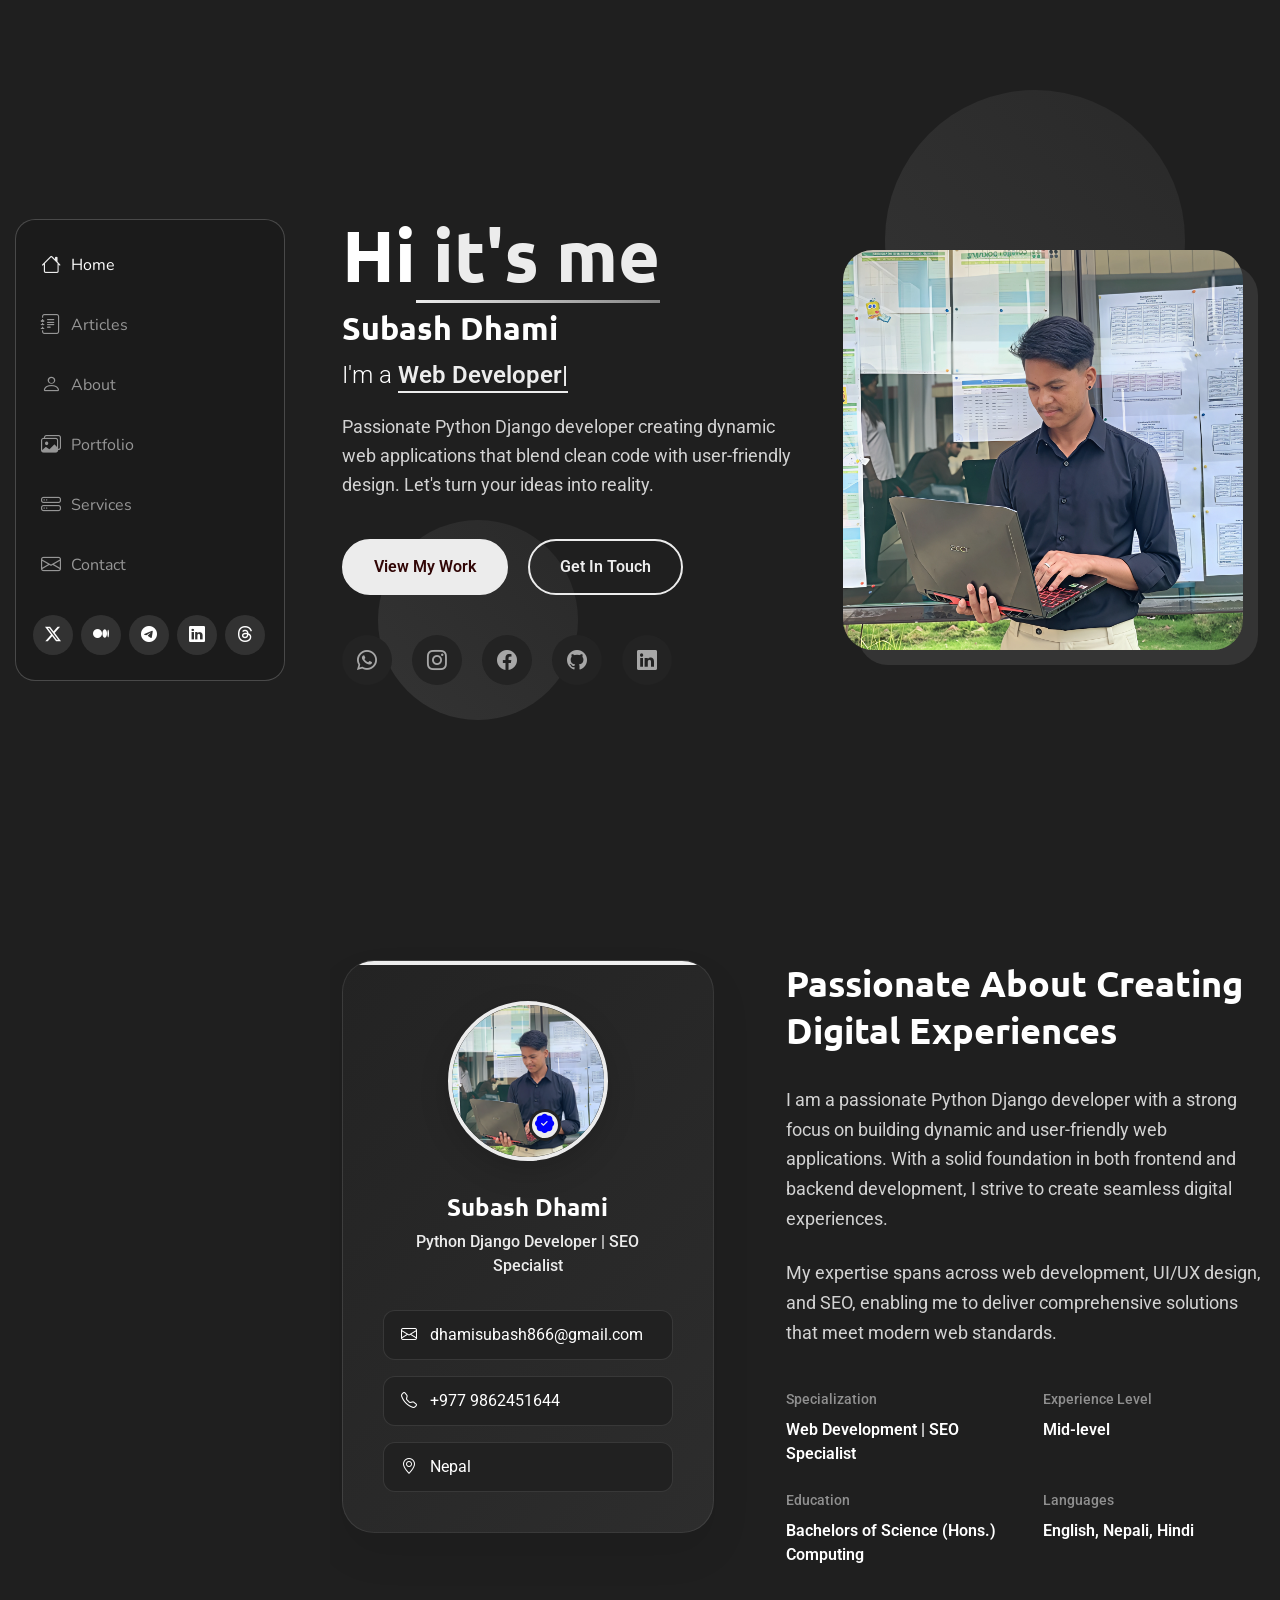
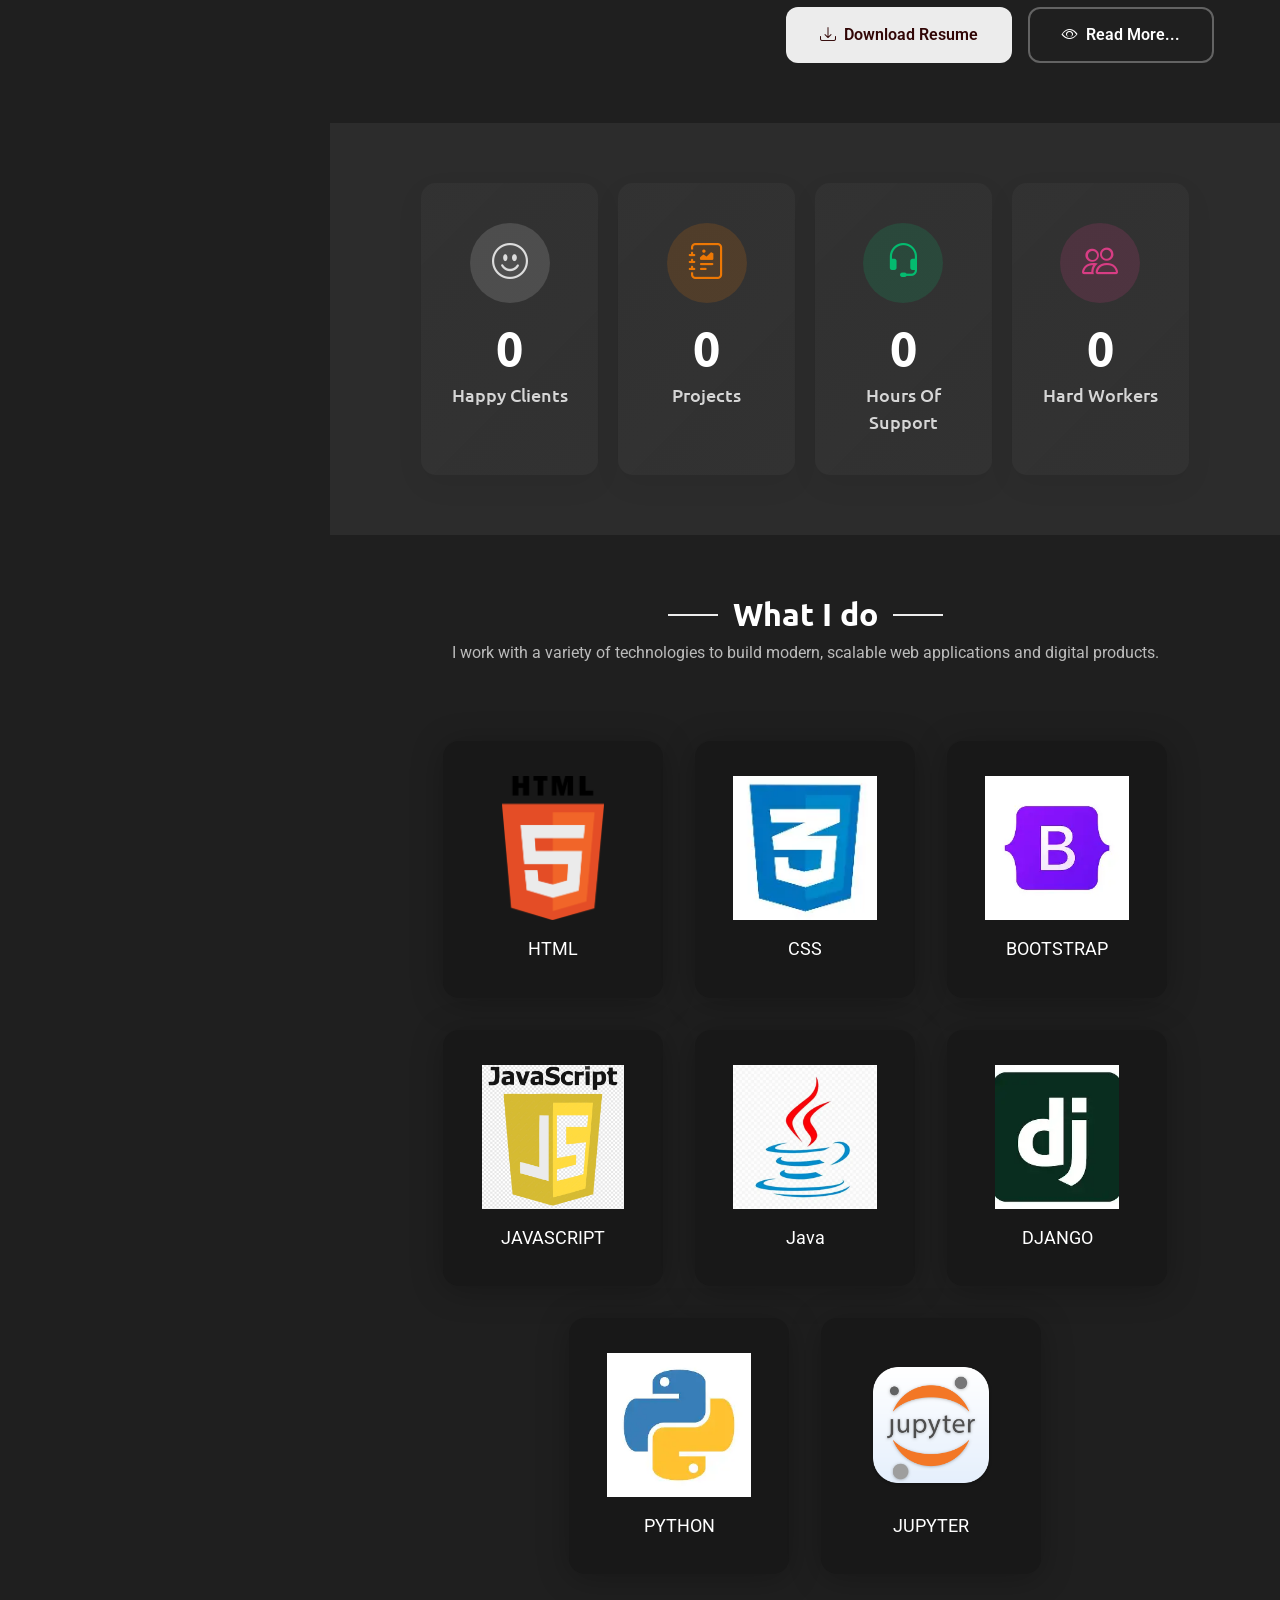
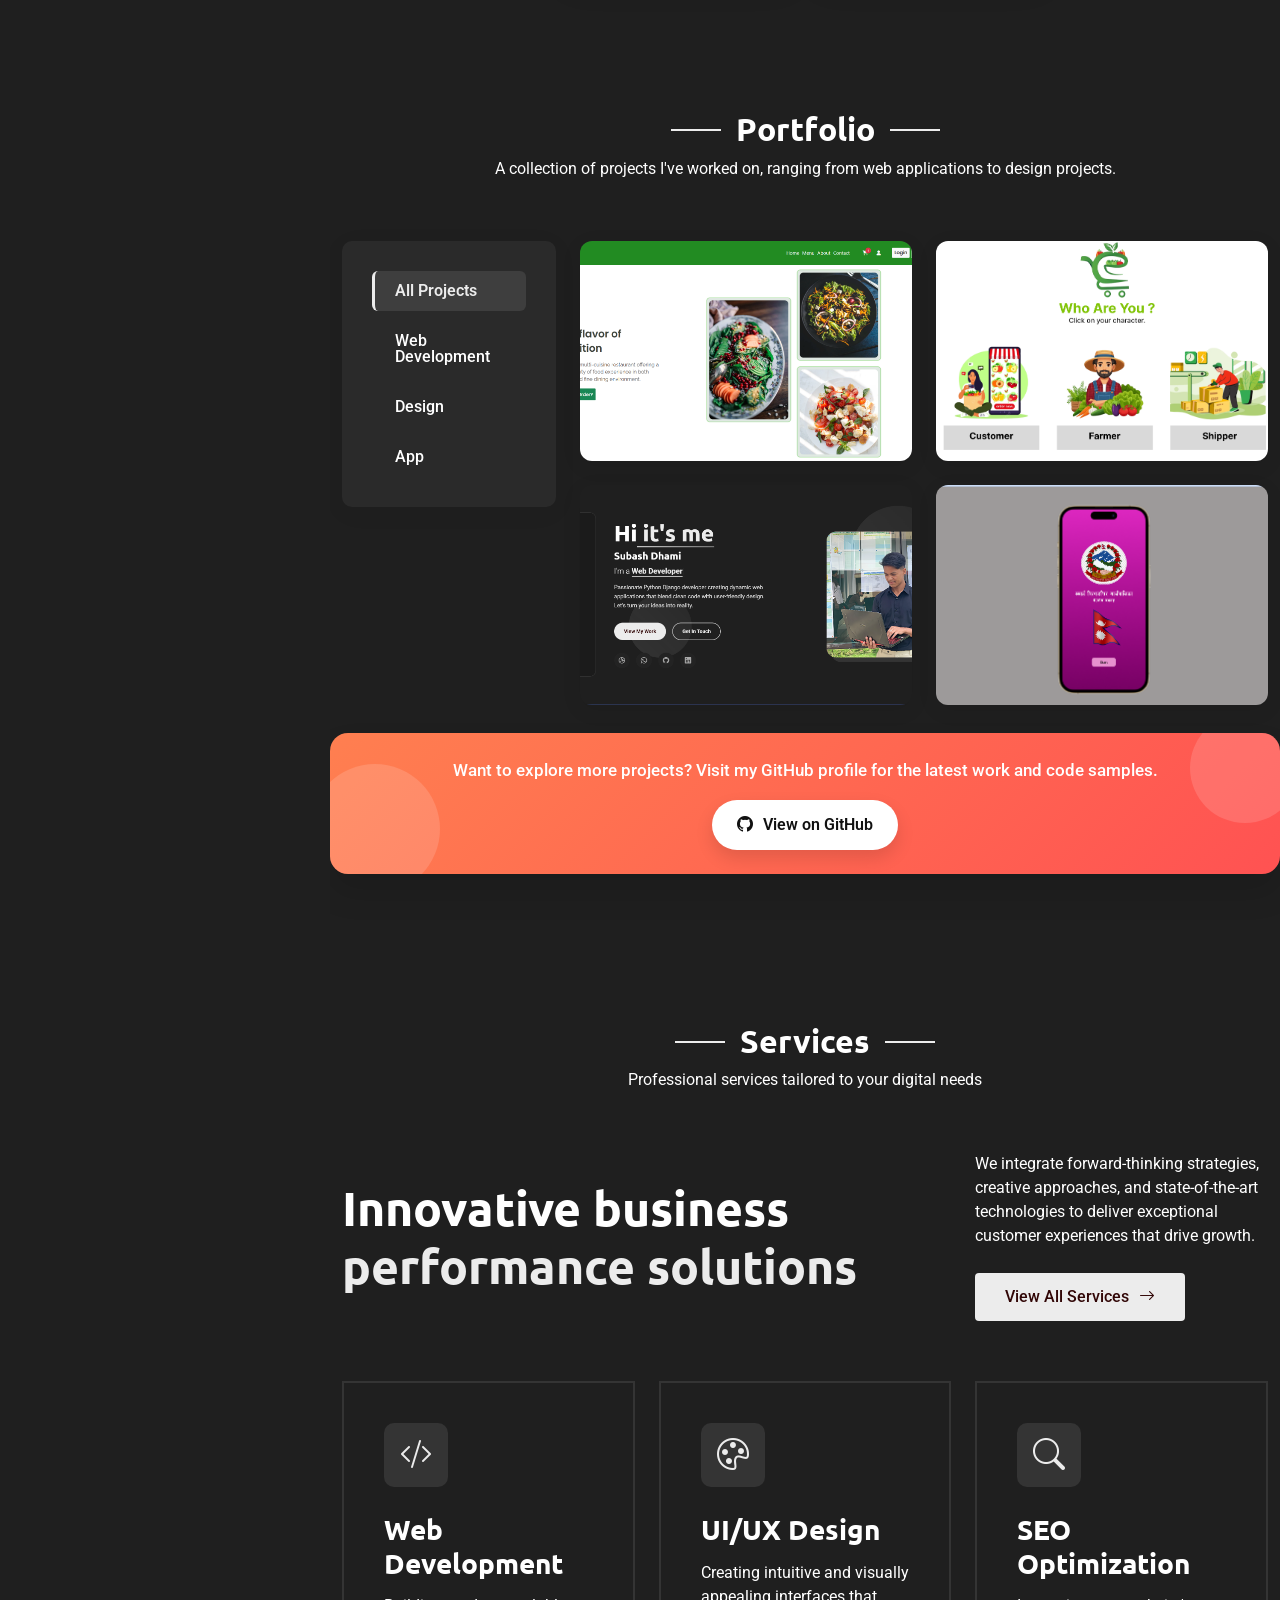
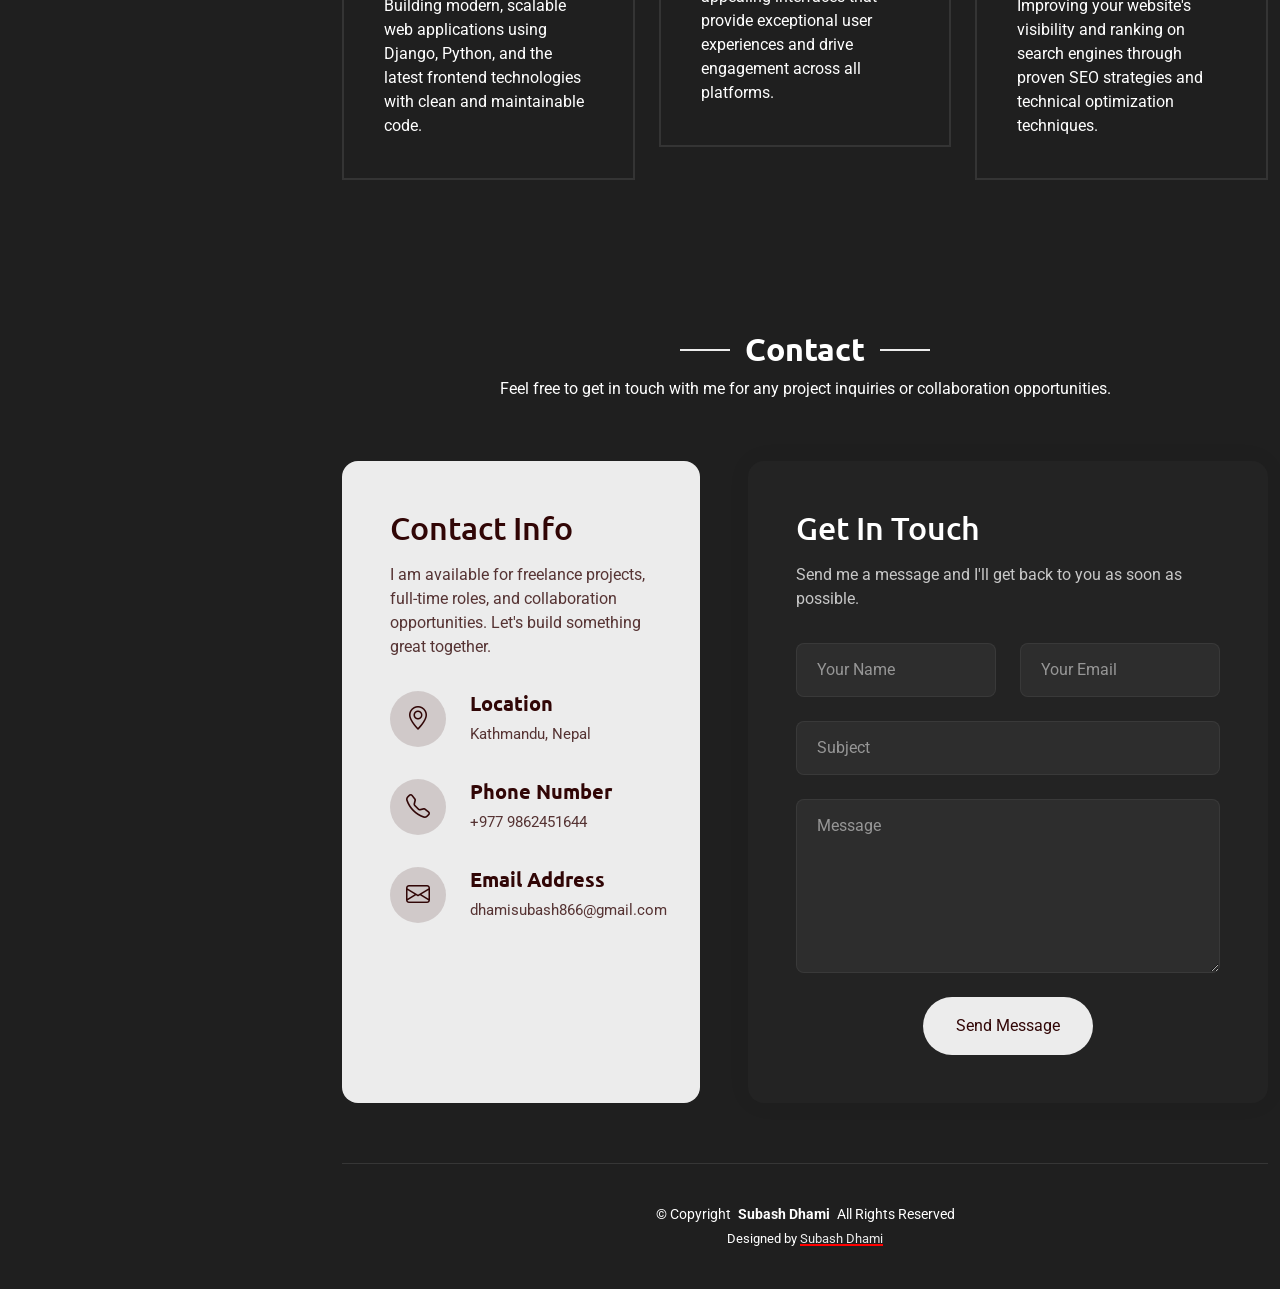
==== commit 5defea3d: "added new section for view projects in github page" ====
--- a/index.html
+++ b/index.html
@@ -410,6 +410,18 @@
           </div>
         </div>
       </div>
+
+<div class="notice-box" style="background: linear-gradient(135deg, #ff7f50 0%, #ff5252 100%); color: #fff; padding: 24px 28px; border-radius: 18px; text-align: center; margin: 28px 0; box-shadow: 0 18px 32px rgba(0, 0, 0, 0.12); position: relative; overflow: hidden;">
+  <div style="position: absolute; top: -20px; right: -20px; width: 110px; height: 110px; background: rgba(255, 255, 255, 0.14); border-radius: 50%;"></div>
+  <div style="position: absolute; bottom: -20px; left: -20px; width: 130px; height: 130px; background: rgba(255, 255, 255, 0.14); border-radius: 50%;"></div>
+  <div style="position: relative; z-index: 1;">
+    <p style="font-size: 1.05rem; font-weight: 500; margin: 0 0 16px; line-height: 1.6;">Want to explore more projects? Visit my GitHub profile for the latest work and code samples.</p>
+    <a href="https://github.com/gitsubash44" target="_blank" rel="noopener" class="btn" style="background: #fff; color: #111; text-decoration: none; padding: 12px 24px; border-radius: 999px; display: inline-flex; align-items: center; gap: 10px; font-weight: 600; transition: transform 0.2s ease, box-shadow 0.2s ease; box-shadow: 0 8px 18px rgba(0, 0, 0, 0.12);">
+      <i class="bi bi-github"></i> View on GitHub
+    </a>
+  </div>
+</div>
+  
     </section>
     <!-- /Portfolio Section -->
 
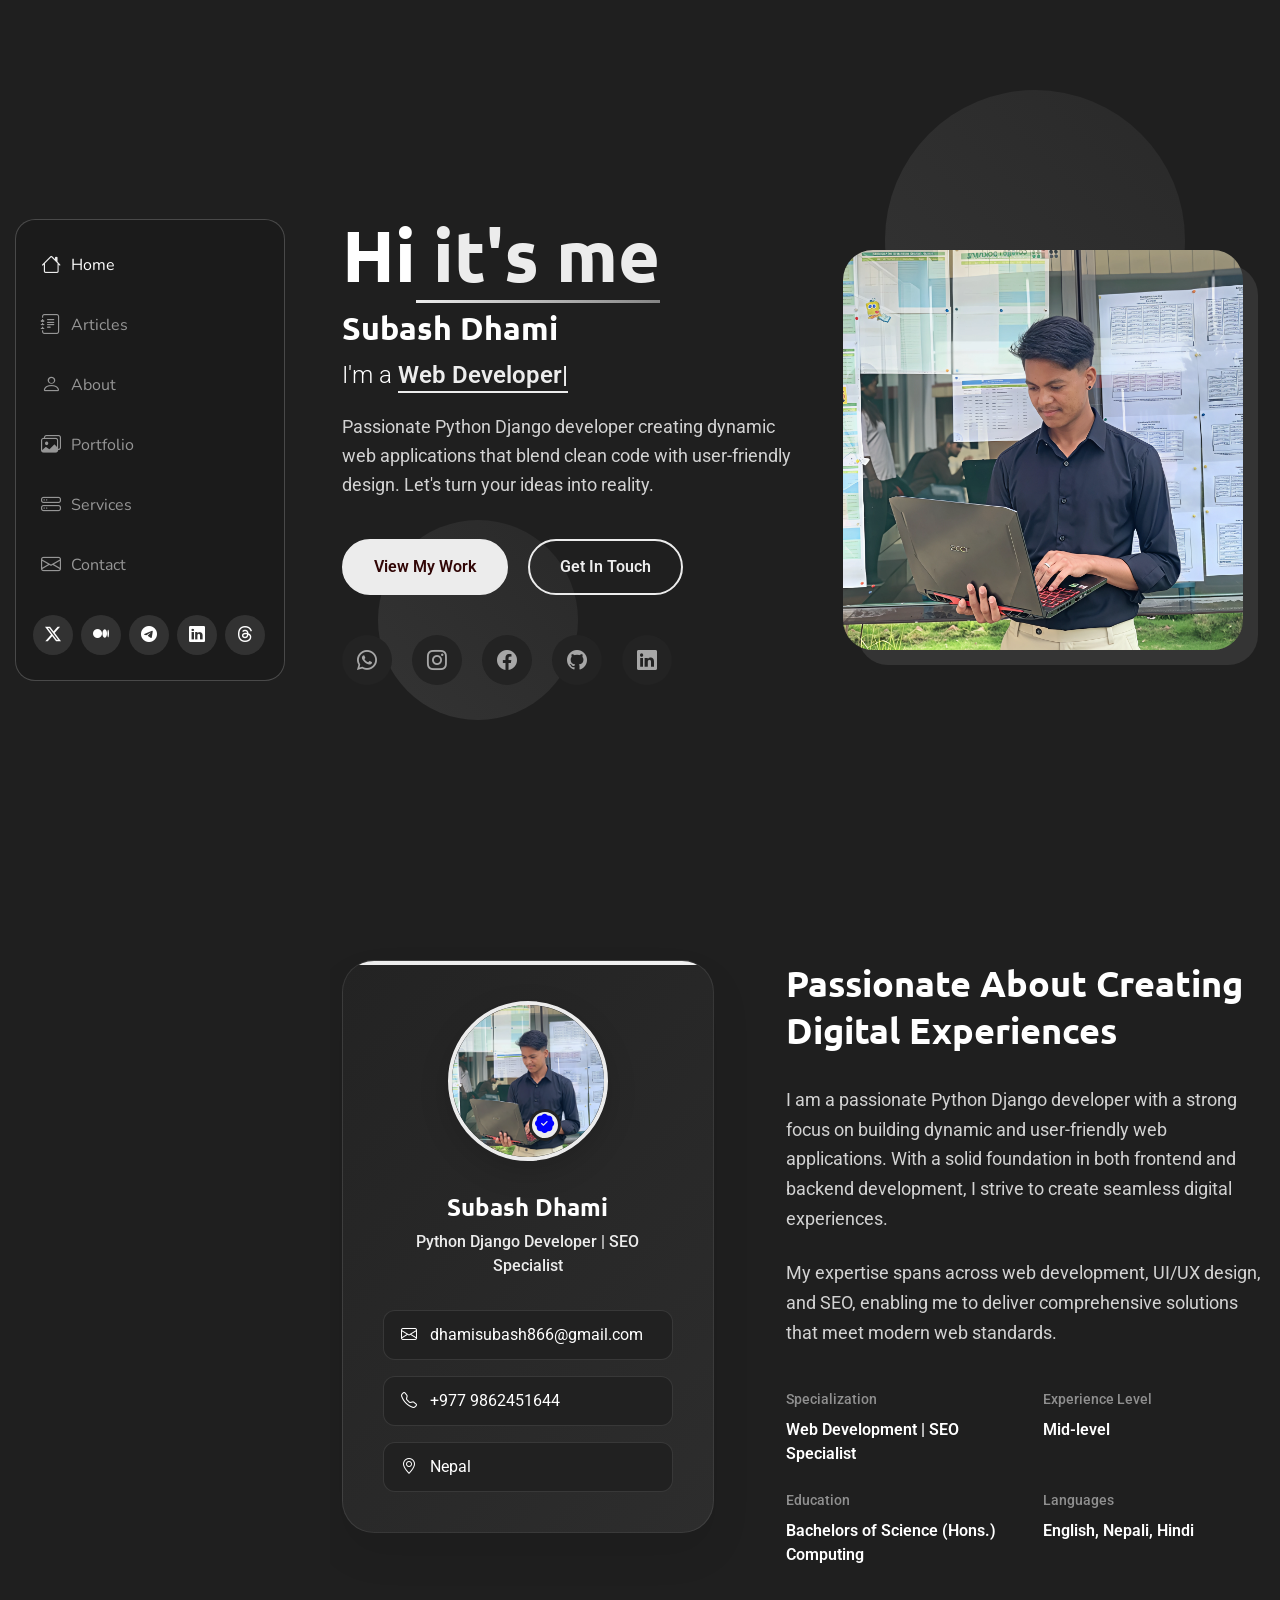
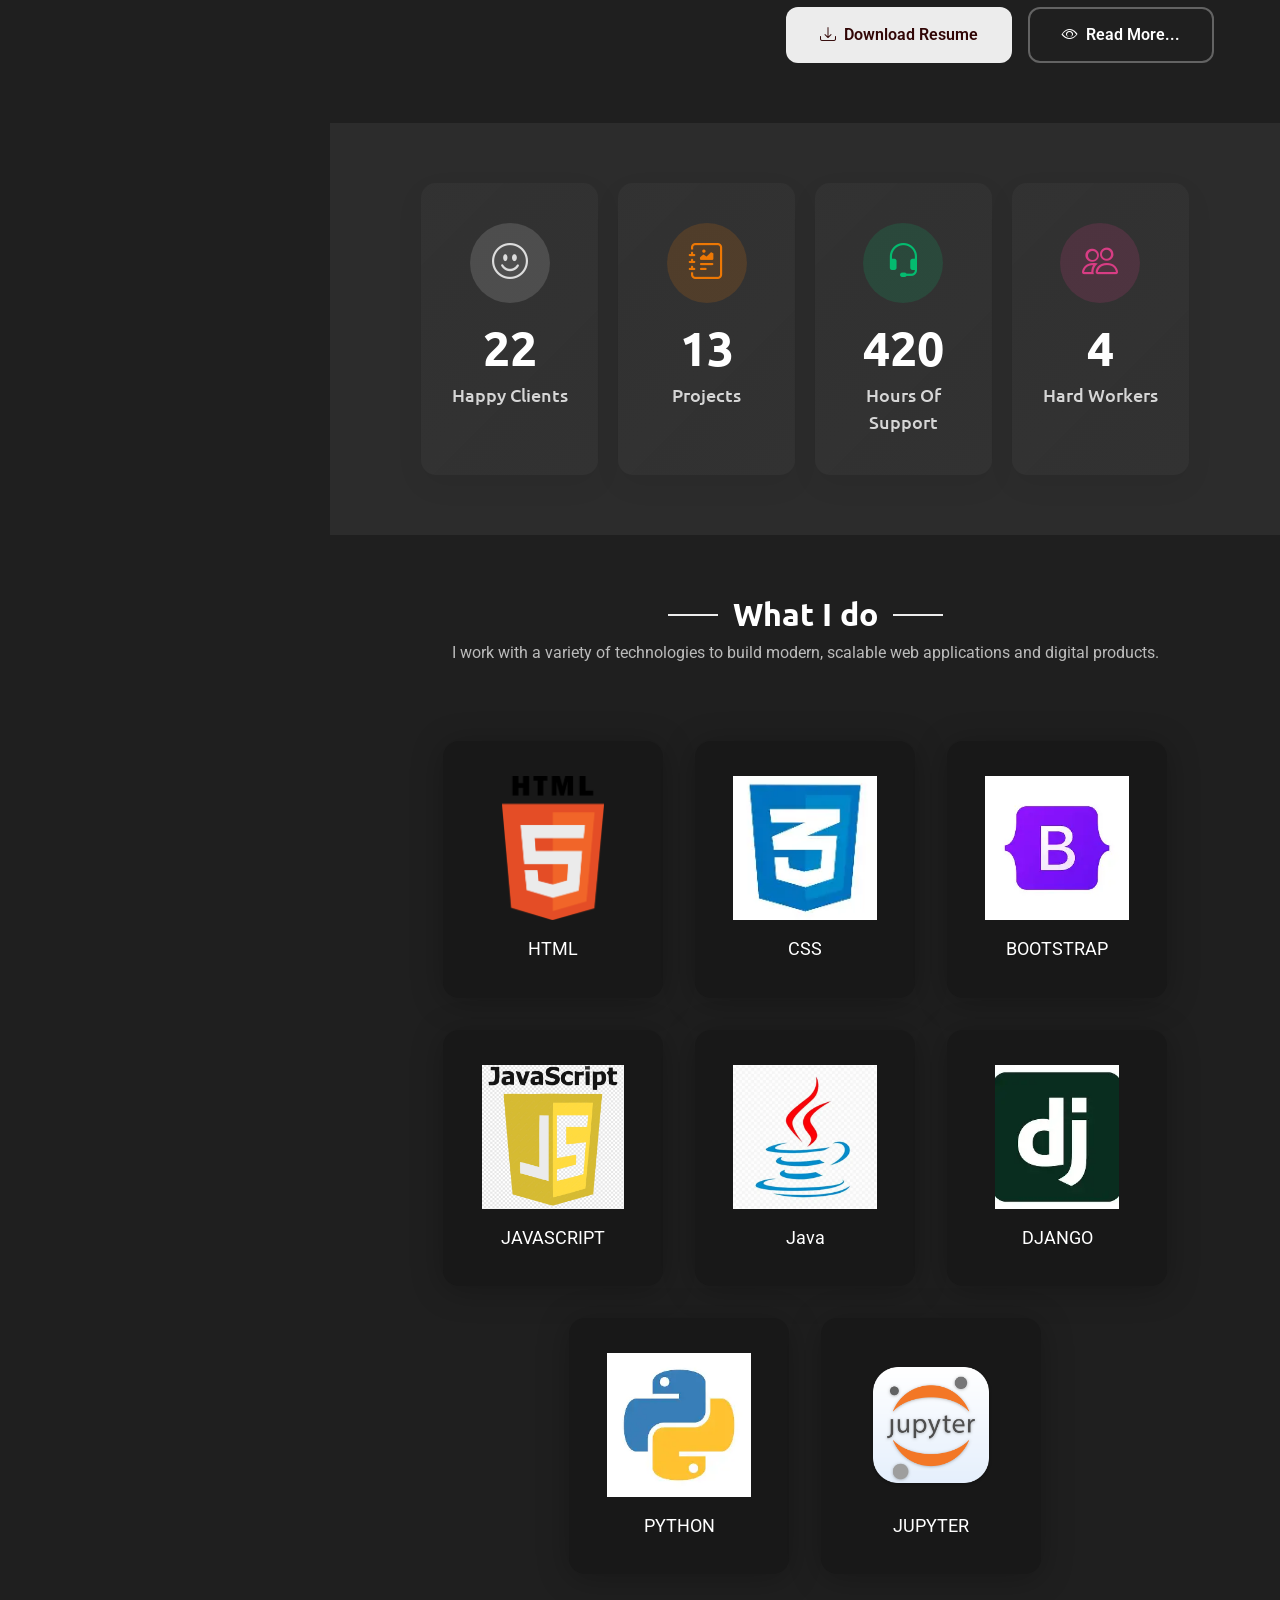
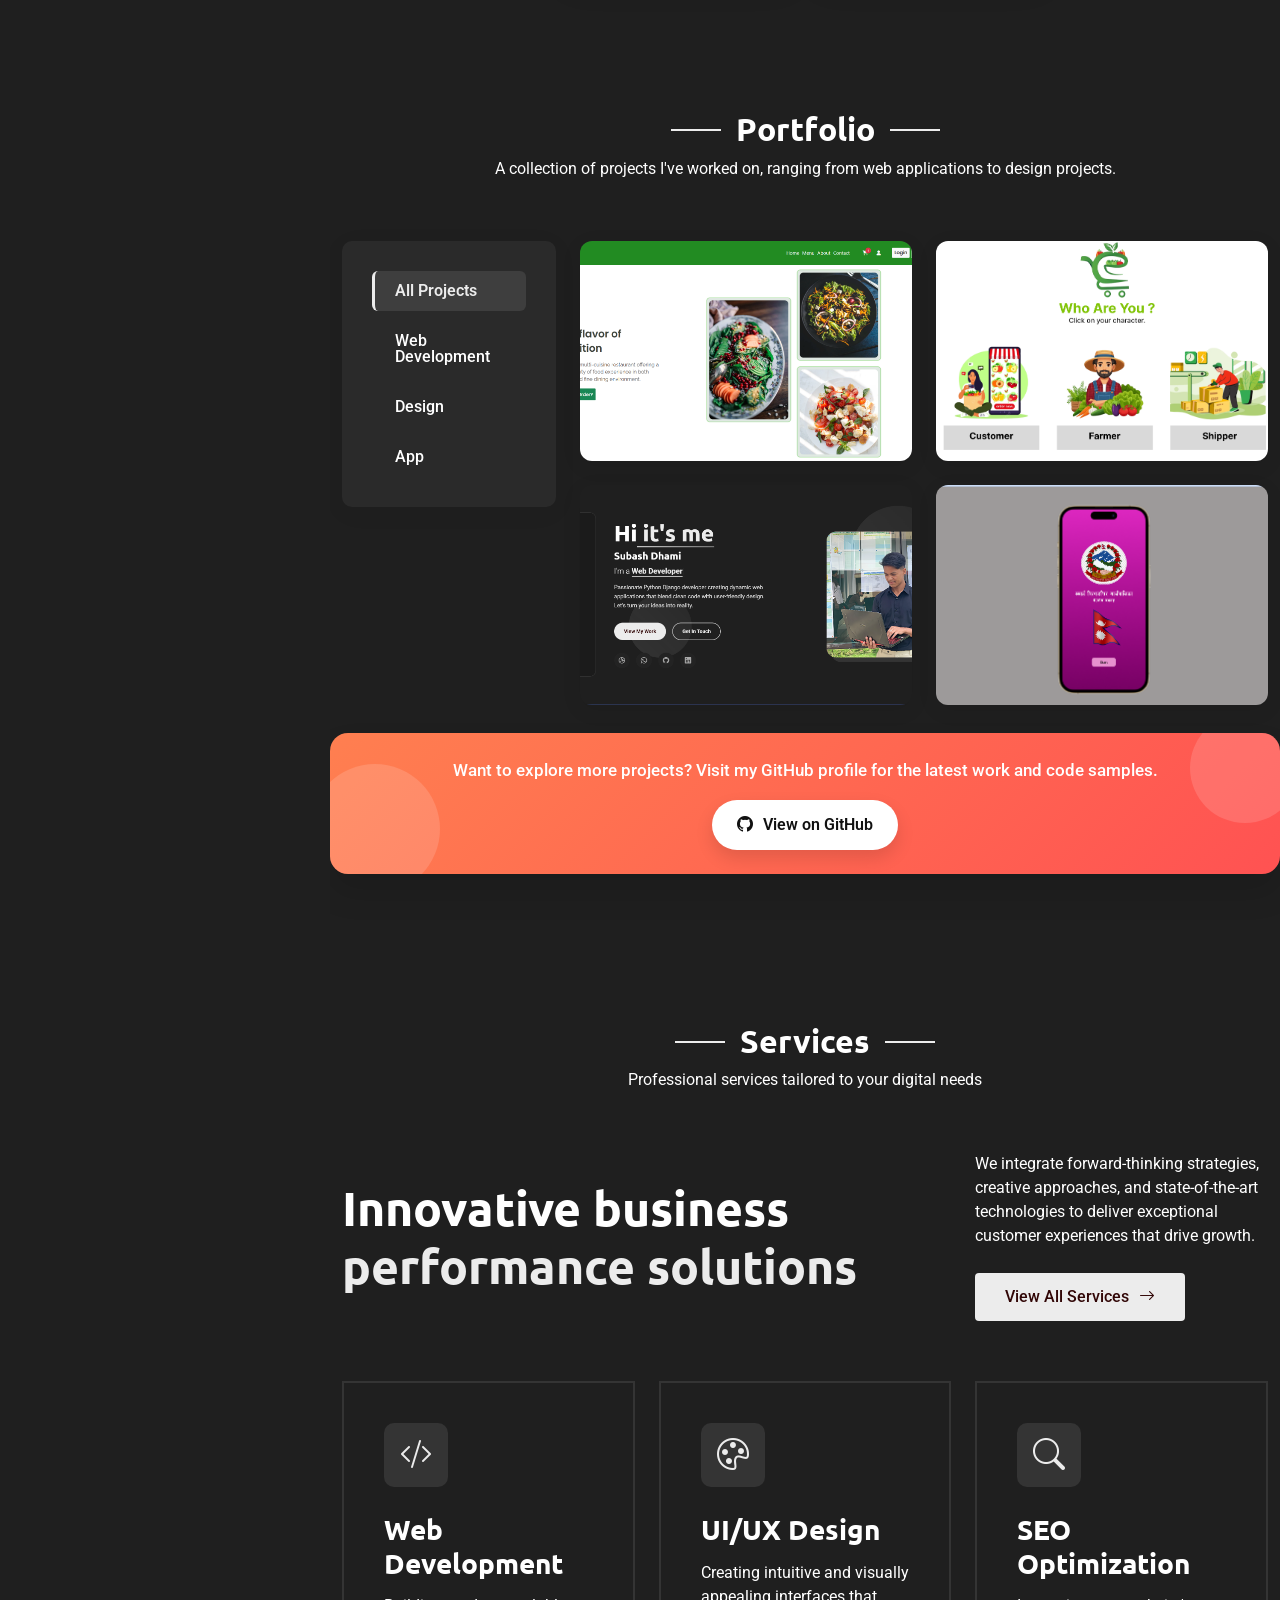
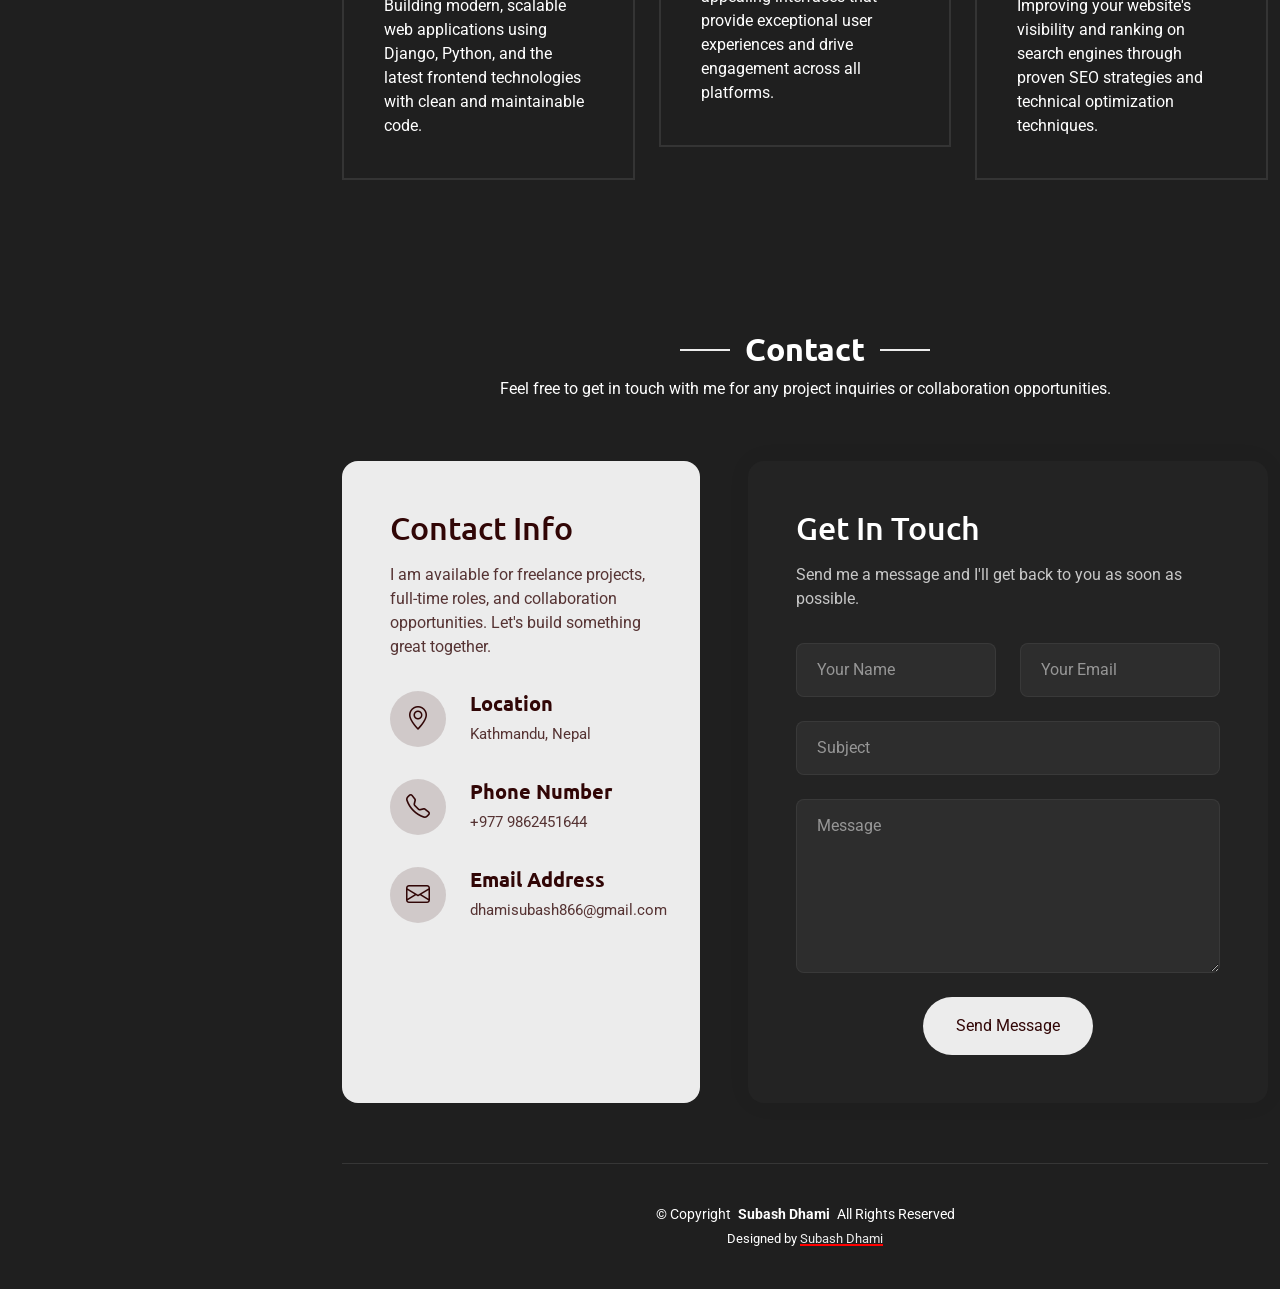
==== commit 4490c16a: "re-added preloader" ====
--- a/index.html
+++ b/index.html
@@ -591,7 +591,8 @@
   <a href="#" id="scroll-top" class="scroll-top d-flex align-items-center justify-content-center"><i class="bi bi-arrow-up-short"></i></a>
 
   <!-- Preloader -->
-  <div id="preloader"></div>
+  <div id="preloader">
+  </div>
 
   <!-- Vendor JS Files -->
   <script src="static/vendor/bootstrap/js/bootstrap.bundle.min.js"></script>
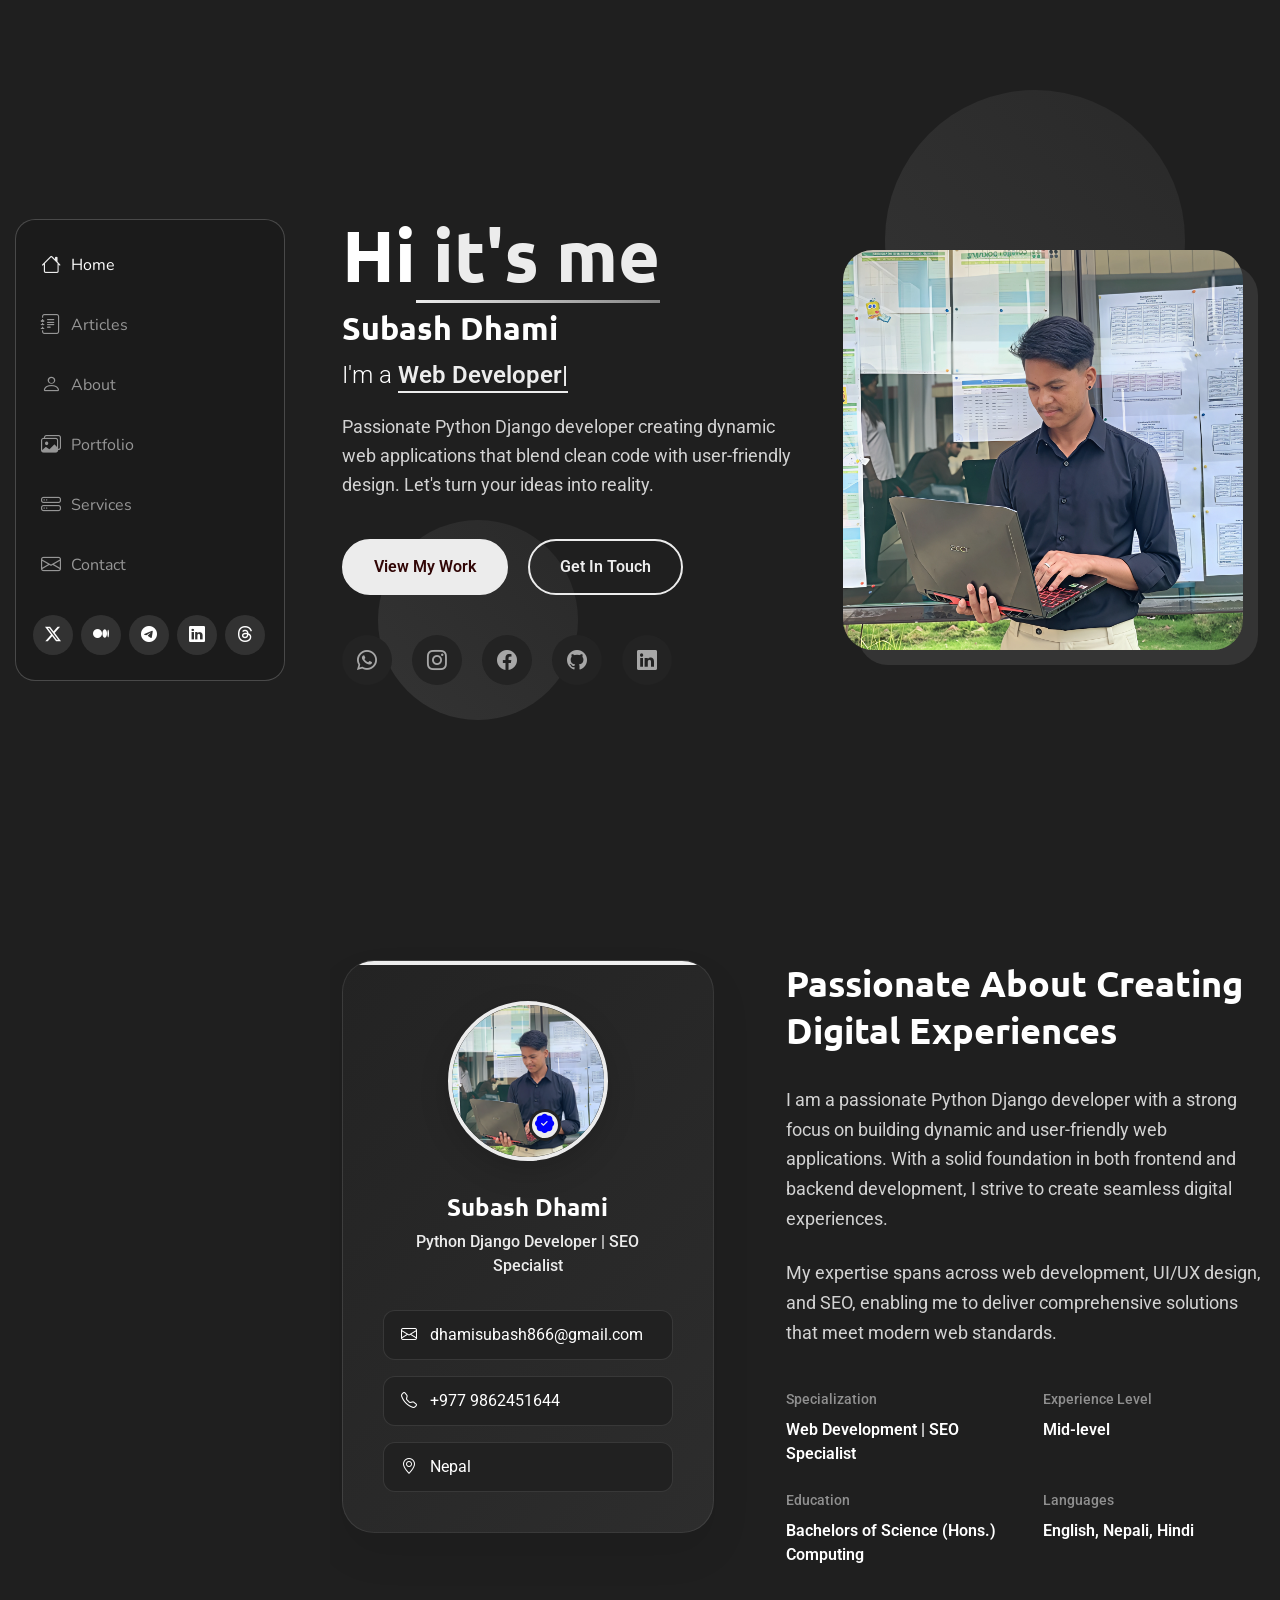
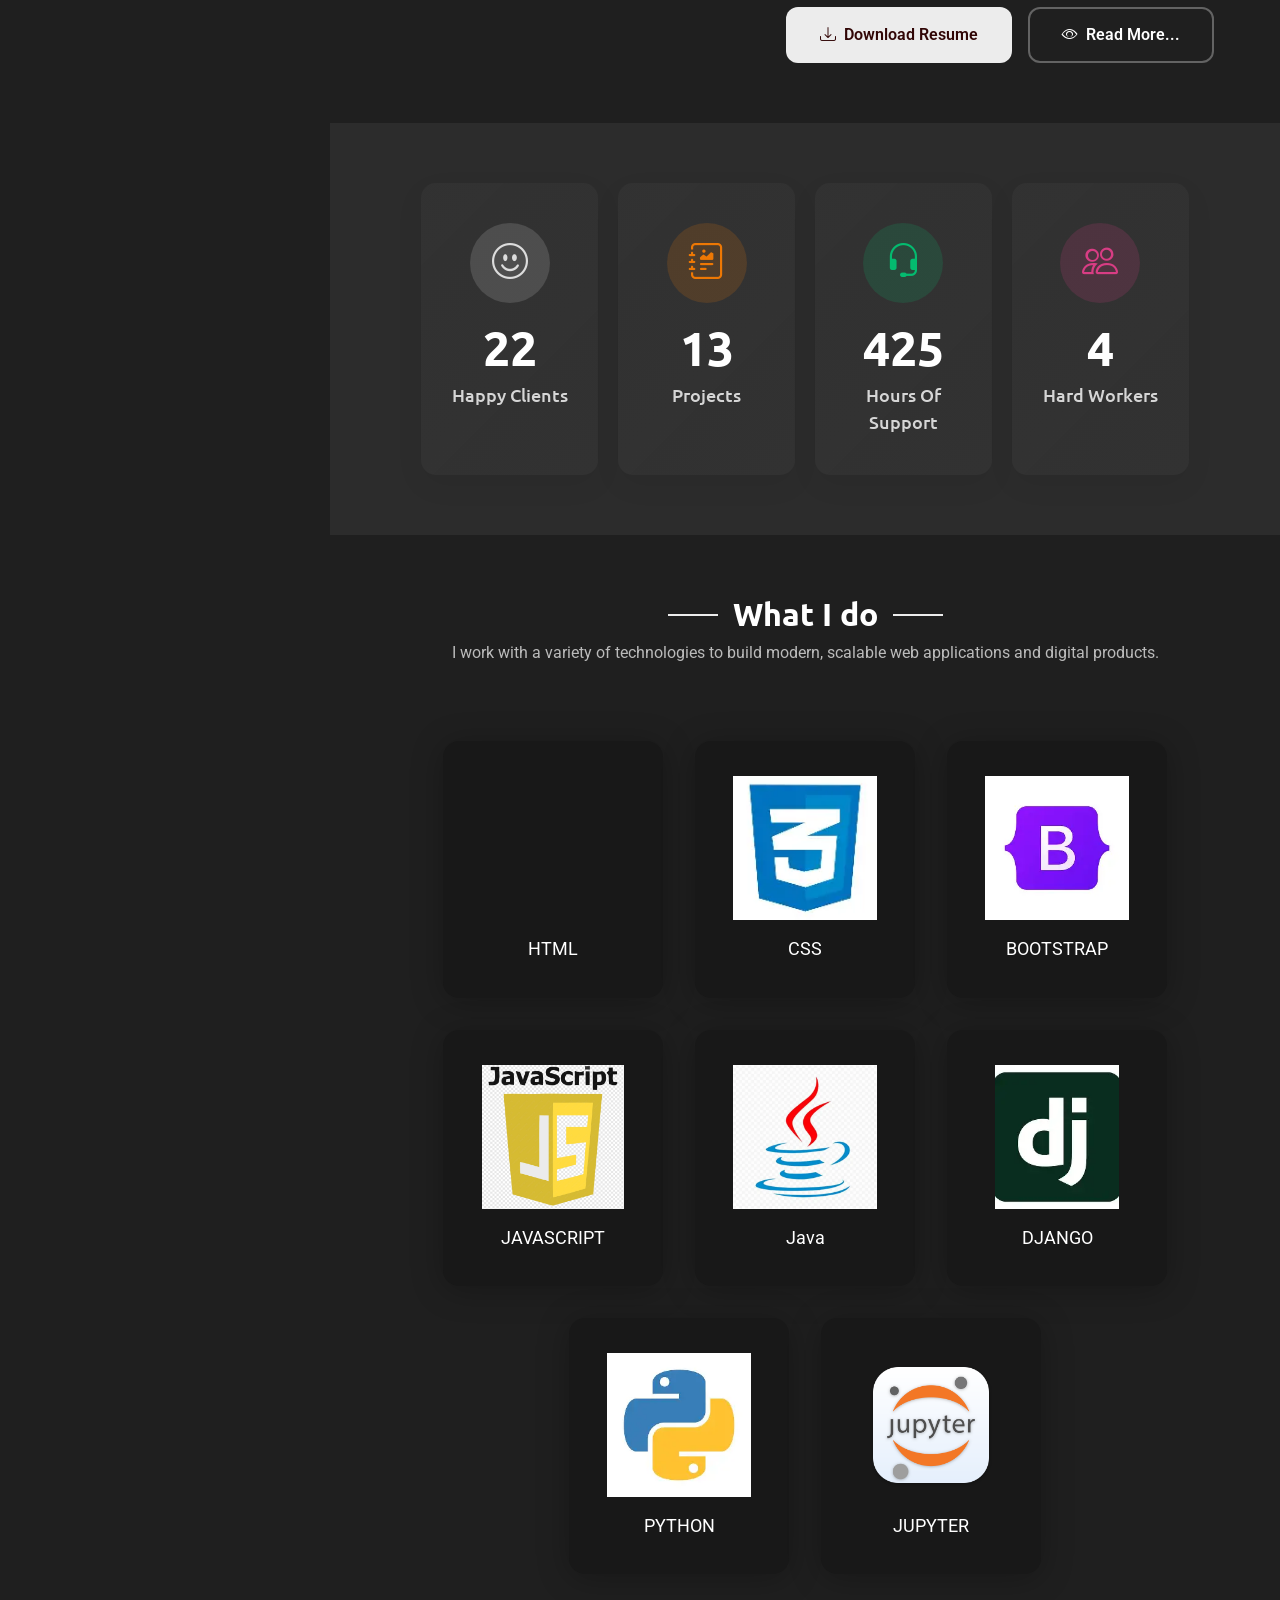
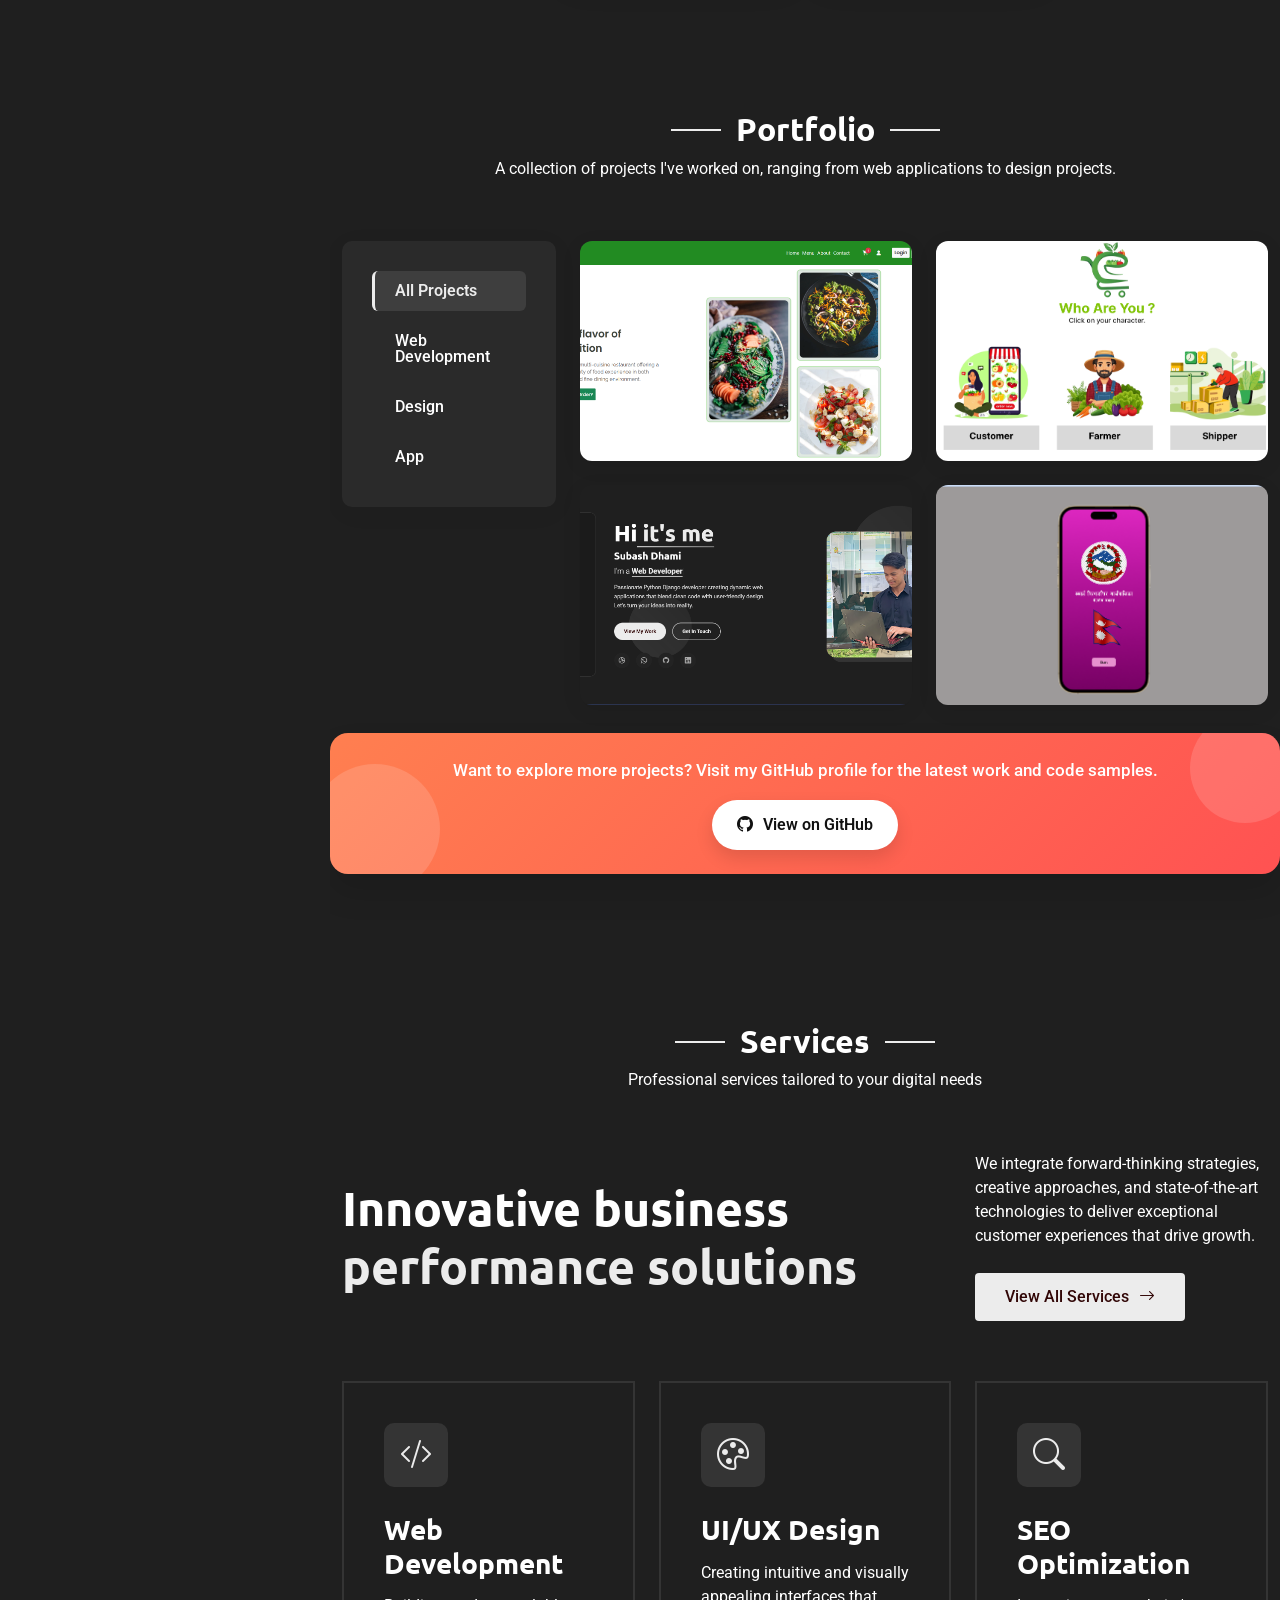
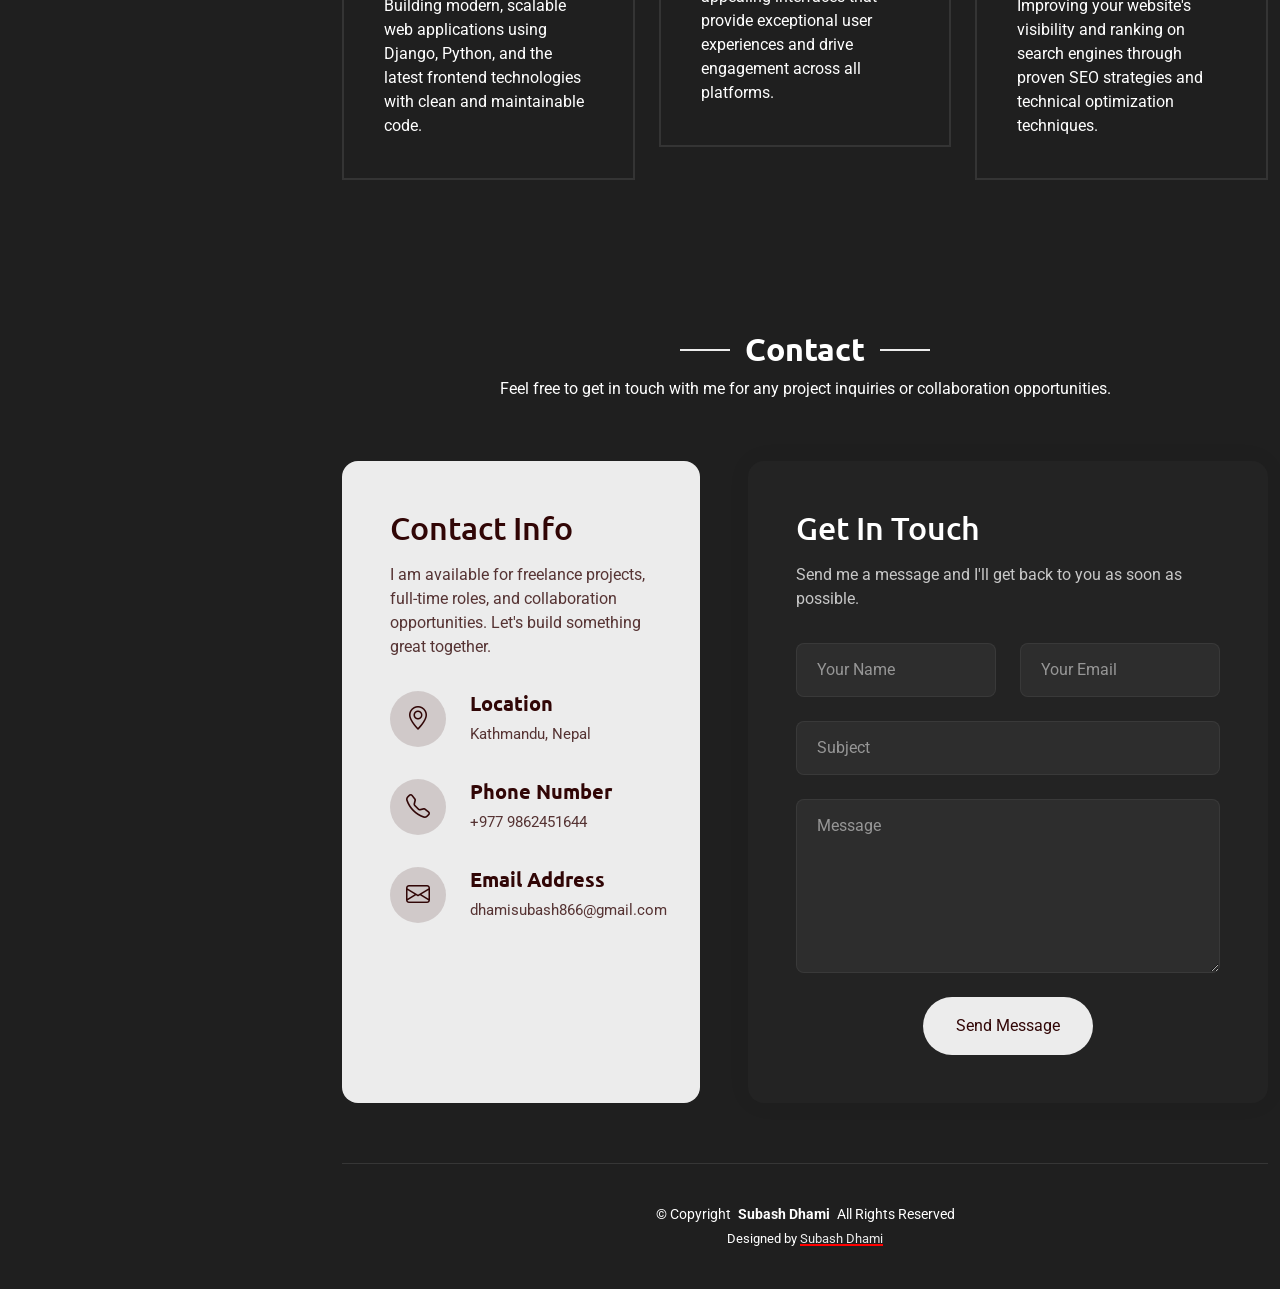
==== commit 38af9535: "re-added make faster  preloader" ====
--- a/index.html
+++ b/index.html
@@ -24,7 +24,8 @@
   <link href="static/vendor/swiper/swiper-bundle.min.css" rel="stylesheet">
 
   <!-- Main CSS File -->
-  <link href="static/css/main.css" rel="stylesheet">
+  <link rel="preload" href="static/css/main.css" as="style" onload="this.onload=null;this.rel='stylesheet'">
+  <noscript><link href="static/css/main.css" rel="stylesheet"></noscript>
 </head>
 
 <body class="index-page">
@@ -93,7 +94,7 @@
               <div class="hero-visual">
                 <div class="profile-container">
                   <div class="profile-background"></div>
-                  <img src="static/img/profile/subash dhami.png" alt="Subash Dhami" class="profile-image">
+                  <img src="static/img/profile/subash dhami.png" alt="Subash Dhami" class="profile-image" loading="lazy" decoding="async">
                 </div>
               </div>
             </div>
@@ -113,7 +114,7 @@
             <div class="profile-card">
               <div class="profile-header">
                 <div class="profile-image">
-                  <img src="media/profile/subash dhami.png" alt="Profile Image" class="img-fluid">
+                  <img src="media/profile/subash dhami.png" alt="Profile Image" class="img-fluid" loading="lazy" decoding="async">
                 </div>
                 <div class="profile-badge" style="position: absolute; right: 112px;">
                   <i class="bi bi-patch-check-fill" style="color: blue; font-size: 1.2rem;"></i>
@@ -268,44 +269,44 @@
               <div class="skills-grid d-flex flex-wrap justify-content-center">
 
                 <div class="skill-card m-3 text-center" style="background: #181818; border-radius: 16px; box-shadow: 0 4px 32px rgba(0,0,0,0.25); width: 220px; padding: 35px;">
-                  <img src="media/skills/html.png" alt="HTML" style="width:144px; height: 144px; object-fit:contain;">
+                  <img src="media/skills/html.png" alt="HTML" style="width:144px; height: 144px; object-fit:contain;" loading="lazy" decoding="async">
                   <div class="mt-3" style="color:#fff; font-size:1.1rem;">HTML</div>
                 </div>
 
                 <div class="skill-card m-3 text-center" style="background: #181818; border-radius: 16px; box-shadow: 0 4px 32px rgba(0,0,0,0.25); width: 220px; padding: 35px;">
-                  <img src="media/skills/th.webp" alt="Css" style="width:144px; height: 144px; object-fit:contain;">
+                  <img src="media/skills/th.webp" alt="Css" style="width:144px; height: 144px; object-fit:contain;" loading="lazy" decoding="async">
                   <div class="mt-3" style="color:#fff; font-size:1.1rem;">CSS</div>
                 </div>
 
                 <div class="skill-card m-3 text-center" style="background: #181818; border-radius: 16px; box-shadow: 0 4px 32px rgba(0,0,0,0.25); width: 220px; padding: 35px;">
-                  <img src="media/skills/OIP_CPW76j2.webp" alt="Bootstrap" style="width:144px; height: 144px; object-fit:contain;">
+                  <img src="media/skills/OIP_CPW76j2.webp" alt="Bootstrap" style="width:144px; height: 144px; object-fit:contain;" loading="lazy" decoding="async">
                   <div class="mt-3" style="color:#fff; font-size:1.1rem;">BOOTSTRAP</div>
                 </div>
 
                 <div class="skill-card m-3 text-center" style="background: #181818; border-radius: 16px; box-shadow: 0 4px 32px rgba(0,0,0,0.25); width: 220px; padding: 35px;">
-                  <img src="media/skills/javascripts.webp" alt="Javascripts" style="width:144px; height: 144px; object-fit:contain;">
+                  <img src="media/skills/javascripts.webp" alt="Javascripts" style="width:144px; height: 144px; object-fit:contain;" loading="lazy" decoding="async">
                   <div class="mt-3" style="color:#fff; font-size:1.1rem;">JAVASCRIPT</div>
                 </div>
 
 
 
                 <div class="skill-card m-3 text-center" style="background: #181818; border-radius: 16px; box-shadow: 0 4px 32px rgba(0,0,0,0.25); width: 220px; padding: 35px;">
-                  <img src="media/skills/OIP.webp" alt="Java" style="width:144px; height: 144px; object-fit:contain;">
+                  <img src="media/skills/OIP.webp" alt="Java" style="width:144px; height: 144px; object-fit:contain;" loading="lazy" decoding="async">
                   <div class="mt-3" style="color:#fff; font-size:1.1rem;">Java</div>
                 </div>
 
                 <div class="skill-card m-3 text-center" style="background: #181818; border-radius: 16px; box-shadow: 0 4px 32px rgba(0,0,0,0.25); width: 220px; padding: 35px;">
-                  <img src="media/skills/download.webp" alt="Django" style="width:144px; height: 144px; object-fit:contain;">
+                  <img src="media/skills/download.webp" alt="Django" style="width:144px; height: 144px; object-fit:contain;" loading="lazy" decoding="async">
                   <div class="mt-3" style="color:#fff; font-size:1.1rem;">DJANGO</div>
                 </div>
 
                 <div class="skill-card m-3 text-center" style="background: #181818; border-radius: 16px; box-shadow: 0 4px 32px rgba(0,0,0,0.25); width: 220px; padding: 35px;">
-                  <img src="media/skills/OIP_1.webp" alt="Python" style="width:144px; height: 144px; object-fit:contain;">
+                  <img src="media/skills/OIP_1.webp" alt="Python" style="width:144px; height: 144px; object-fit:contain;" loading="lazy" decoding="async">
                   <div class="mt-3" style="color:#fff; font-size:1.1rem;">PYTHON</div>
                 </div>
 
                 <div class="skill-card m-3 text-center" style="background: #181818; border-radius: 16px; box-shadow: 0 4px 32px rgba(0,0,0,0.25); width: 220px; padding: 35px;">
-                  <img src="media/skills/jupyter.webp" alt="Jupyter" style="width:144px; height: 144px; object-fit:contain;">
+                  <img src="media/skills/jupyter.webp" alt="Jupyter" style="width:144px; height: 144px; object-fit:contain;" loading="lazy" decoding="async">
                   <div class="mt-3" style="color:#fff; font-size:1.1rem;">JUPYTER</div>
                 </div>
 
@@ -347,7 +348,7 @@
 
                 <div class="col-lg-6 col-md-6 portfolio-item isotope-item filter-web">
                   <div class="portfolio-wrap">
-                    <img src="media/portfolio/2.png" class="img-fluid" alt="A to Z Project" loading="lazy" style="height:220px;object-fit:cover;">
+                    <img src="media/portfolio/2.png" class="img-fluid" alt="A to Z Project" loading="lazy" decoding="async" style="height:220px;object-fit:cover;">
                     <div class="portfolio-info">
                       <div class="content">
                         <span class="category">Web Development</span>
@@ -362,7 +363,7 @@
 
                 <div class="col-lg-6 col-md-6 portfolio-item isotope-item filter-design">
                   <div class="portfolio-wrap">
-                    <img src="media/portfolio/1.png" class="img-fluid" alt="Web Develpment" loading="lazy" style="height:220px;object-fit:cover;">
+                    <img src="media/portfolio/1.png" class="img-fluid" alt="Web Develpment" loading="lazy" decoding="async" style="height:220px;object-fit:cover;">
                     <div class="portfolio-info">
                       <div class="content">
                         <span class="category">Design</span>
@@ -377,7 +378,7 @@
 
                 <div class="col-lg-6 col-md-6 portfolio-item isotope-item filter-web">
                   <div class="portfolio-wrap">
-                    <img src="media/portfolio/3.png" class="img-fluid" alt="Web Project" loading="lazy" style="height:220px;object-fit:cover;">
+                    <img src="media/portfolio/3.png" class="img-fluid" alt="Web Project" loading="lazy" decoding="async" style="height:220px;object-fit:cover;">
                     <div class="portfolio-info">
                       <div class="content">
                         <span class="category">Web Development</span>
@@ -392,7 +393,7 @@
 
                 <div class="col-lg-6 col-md-6 portfolio-item isotope-item filter-app">
                   <div class="portfolio-wrap">
-                    <img src="media/portfolio/4.png" class="img-fluid" alt="App Project" loading="lazy" style="height:220px;object-fit:cover;">
+                    <img src="media/portfolio/4.png" class="img-fluid" alt="App Project" loading="lazy" decoding="async" style="height:220px;object-fit:cover;">
                     <div class="portfolio-info">
                       <div class="content">
                         <span class="category">App</span>
@@ -595,19 +596,19 @@
   </div>
 
   <!-- Vendor JS Files -->
-  <script src="static/vendor/bootstrap/js/bootstrap.bundle.min.js"></script>
-  <script src="static/vendor/php-email-form/validate.js"></script>
-  <script src="static/vendor/aos/aos.js"></script>
-  <script src="static/vendor/typed.js/typed.umd.js"></script>
-  <script src="static/vendor/purecounter/purecounter_vanilla.js"></script>
-  <script src="static/vendor/waypoints/noframework.waypoints.js"></script>
-  <script src="static/vendor/isotope-layout/isotope.pkgd.min.js"></script>
-  <script src="static/vendor/imagesloaded/imagesloaded.pkgd.min.js"></script>
-  <script src="static/vendor/glightbox/js/glightbox.min.js"></script>
-  <script src="static/vendor/swiper/swiper-bundle.min.js"></script>
+  <script src="static/vendor/bootstrap/js/bootstrap.bundle.min.js" defer></script>
+  <script src="static/vendor/php-email-form/validate.js" defer></script>
+  <script src="static/vendor/aos/aos.js" defer></script>
+  <script src="static/vendor/typed.js/typed.umd.js" defer></script>
+  <script src="static/vendor/purecounter/purecounter_vanilla.js" defer></script>
+  <script src="static/vendor/waypoints/noframework.waypoints.js" defer></script>
+  <script src="static/vendor/isotope-layout/isotope.pkgd.min.js" defer></script>
+  <script src="static/vendor/imagesloaded/imagesloaded.pkgd.min.js" defer></script>
+  <script src="static/vendor/glightbox/js/glightbox.min.js" defer></script>
+  <script src="static/vendor/swiper/swiper-bundle.min.js" defer></script>
 
   <!-- Main JS File -->
-  <script src="static/js/main.js"></script>
+  <script src="static/js/main.js" defer></script>
 
   <script>
     function handleContactSubmit() {
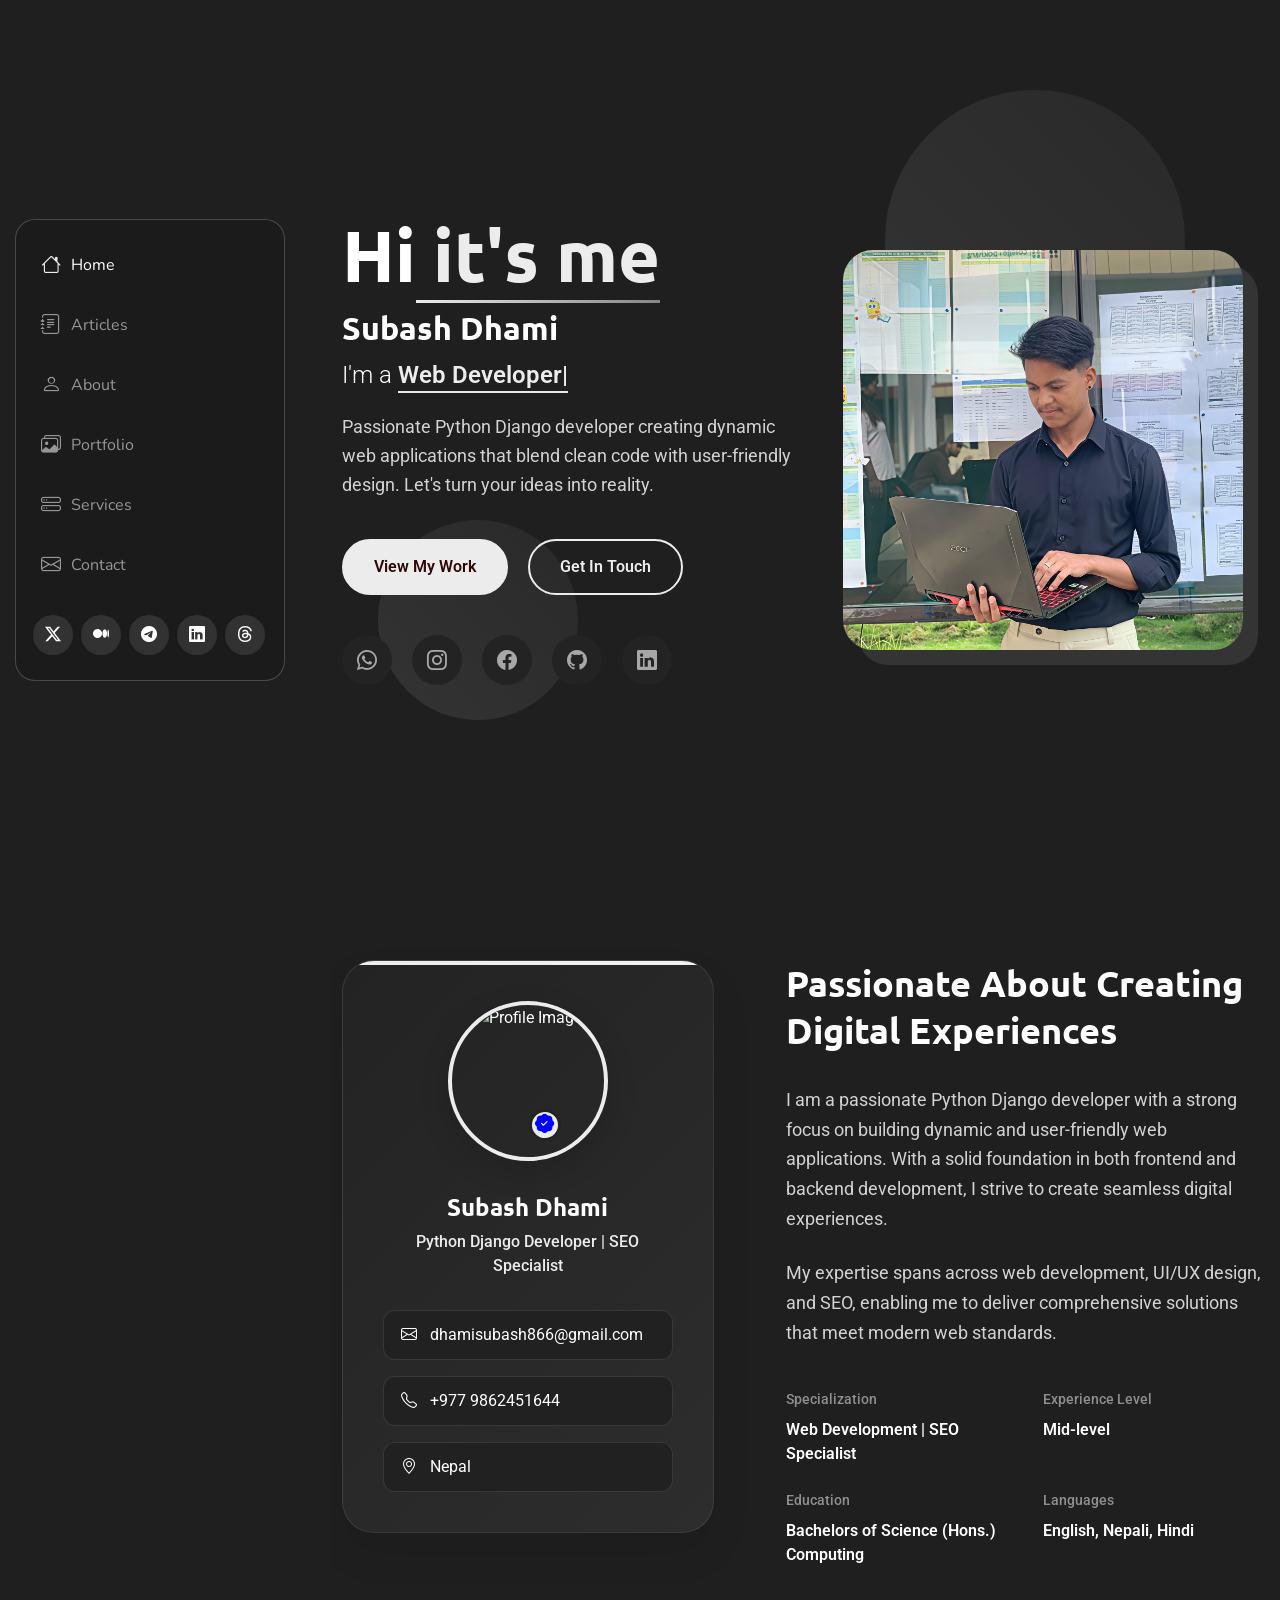
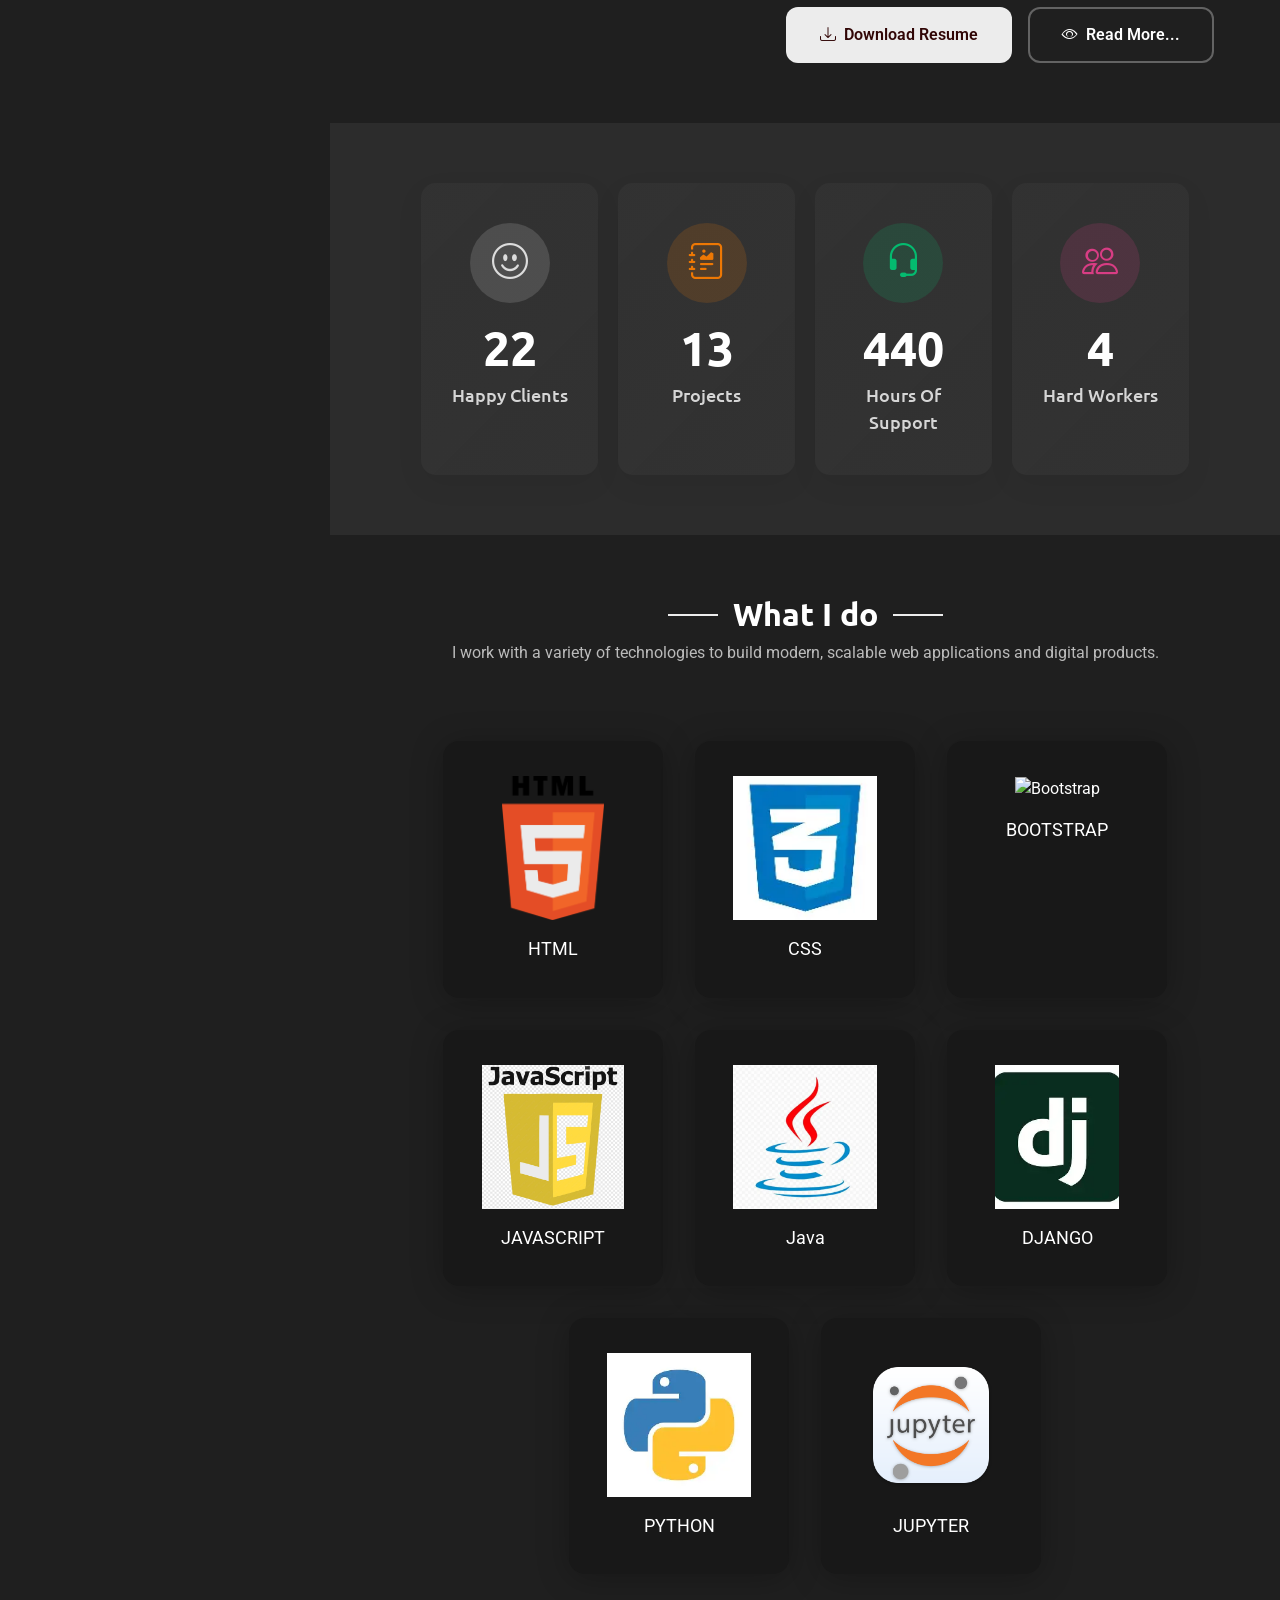
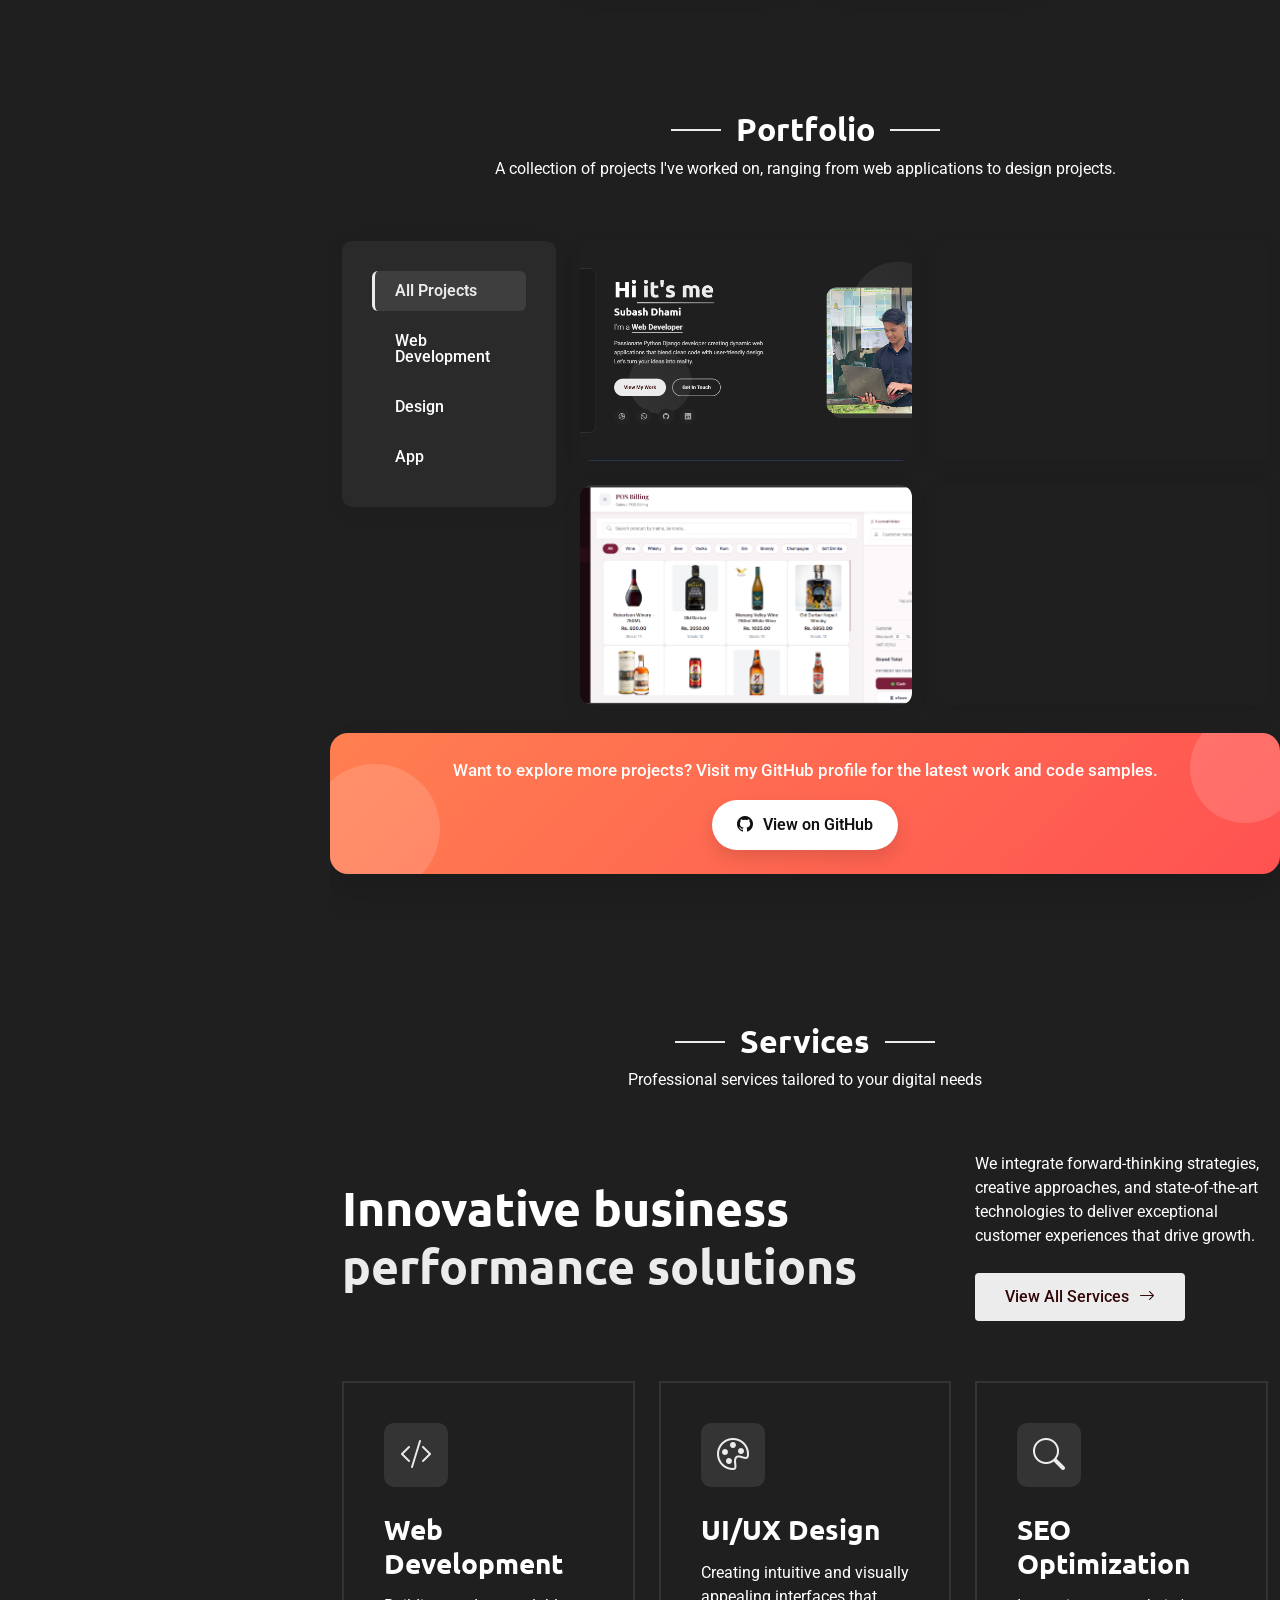
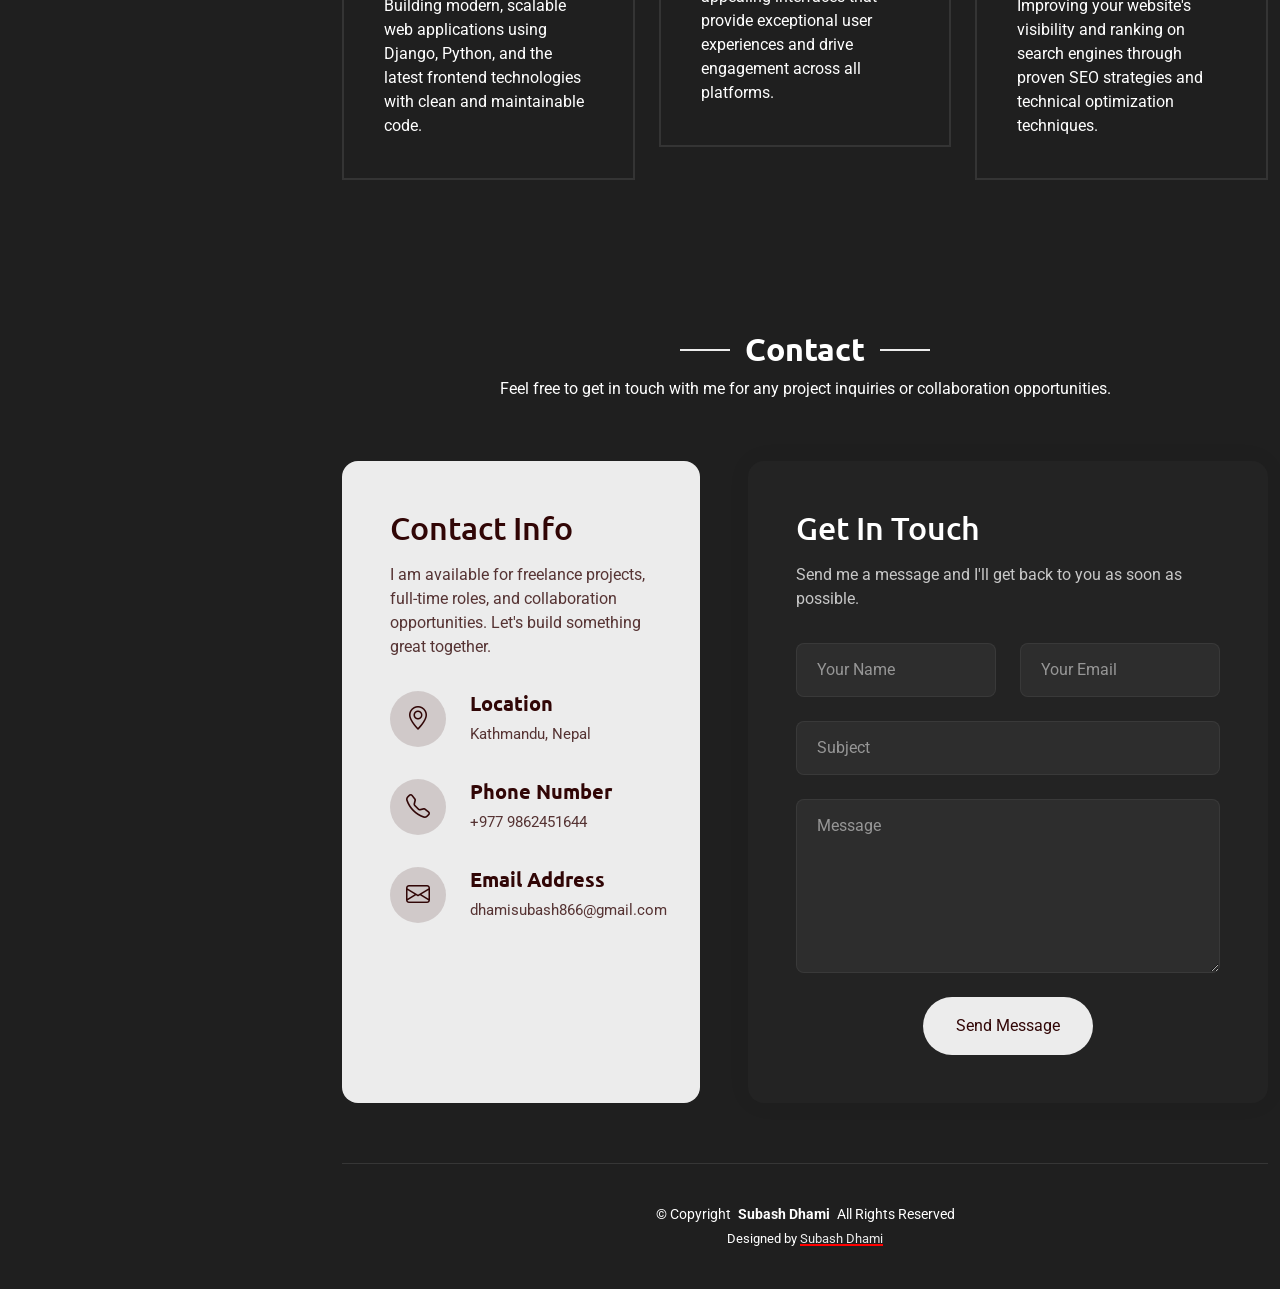
==== commit 0abca4bf: "update page" ====
--- a/index.html
+++ b/index.html
@@ -114,7 +114,7 @@
             <div class="profile-card">
               <div class="profile-header">
                 <div class="profile-image">
-                  <img src="media/profile/subash dhami.png" alt="Profile Image" class="img-fluid" loading="lazy" decoding="async">
+                  <img src="media/profile/Subash dhami.png" alt="Profile Image" class="img-fluid" loading="lazy" decoding="async">
                 </div>
                 <div class="profile-badge" style="position: absolute; right: 112px;">
                   <i class="bi bi-patch-check-fill" style="color: blue; font-size: 1.2rem;"></i>
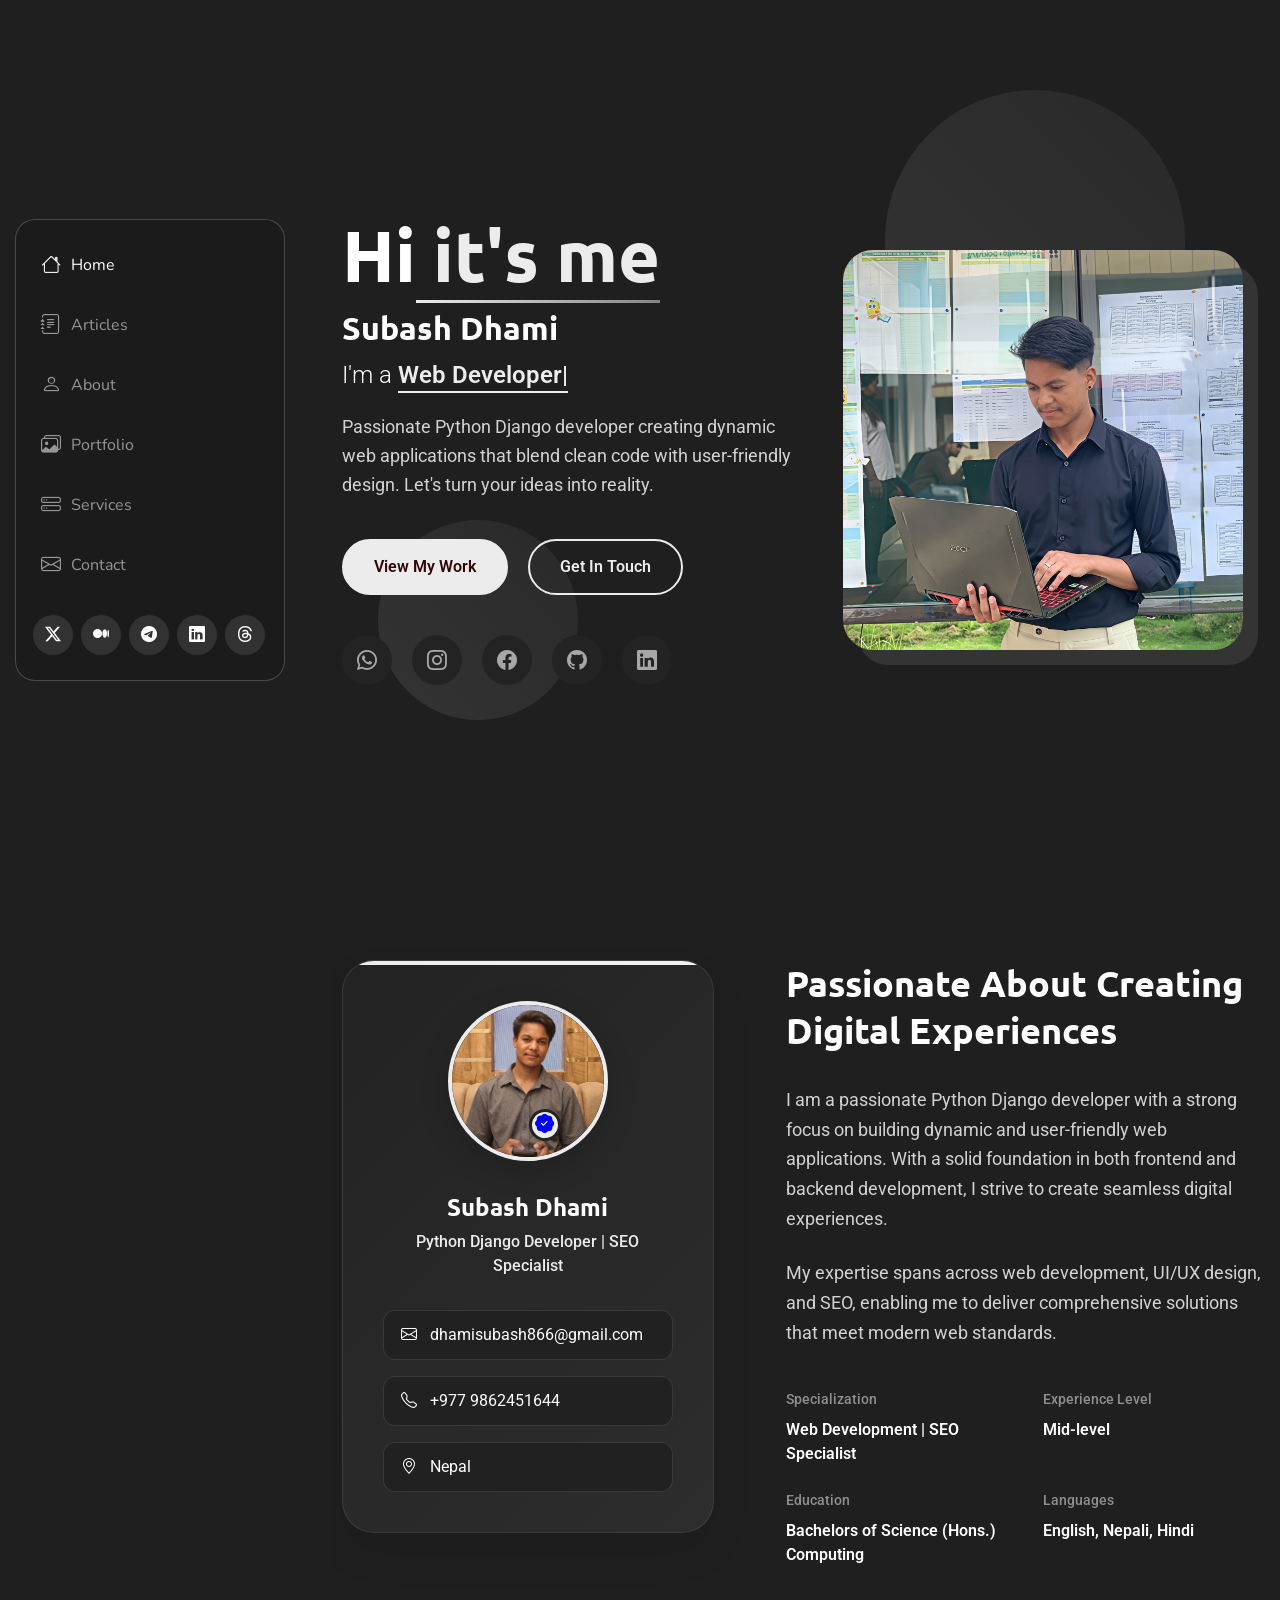
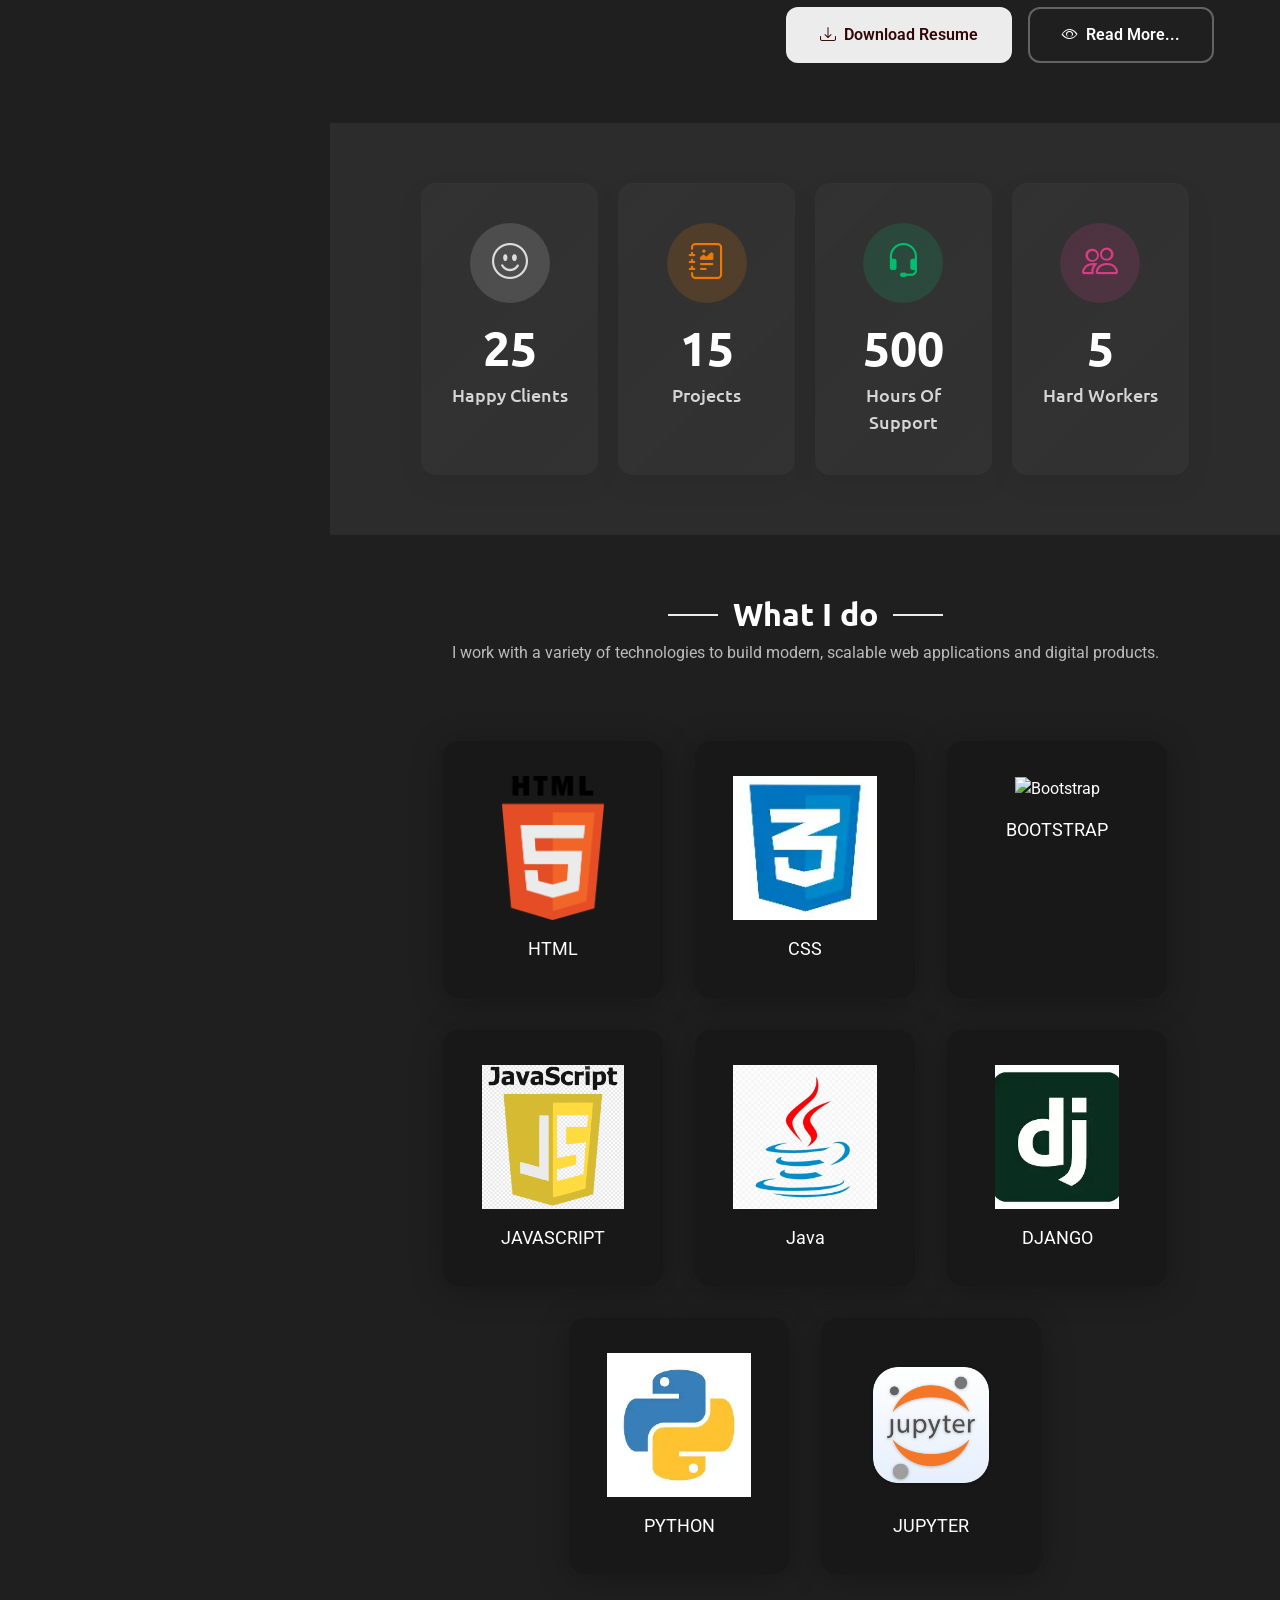
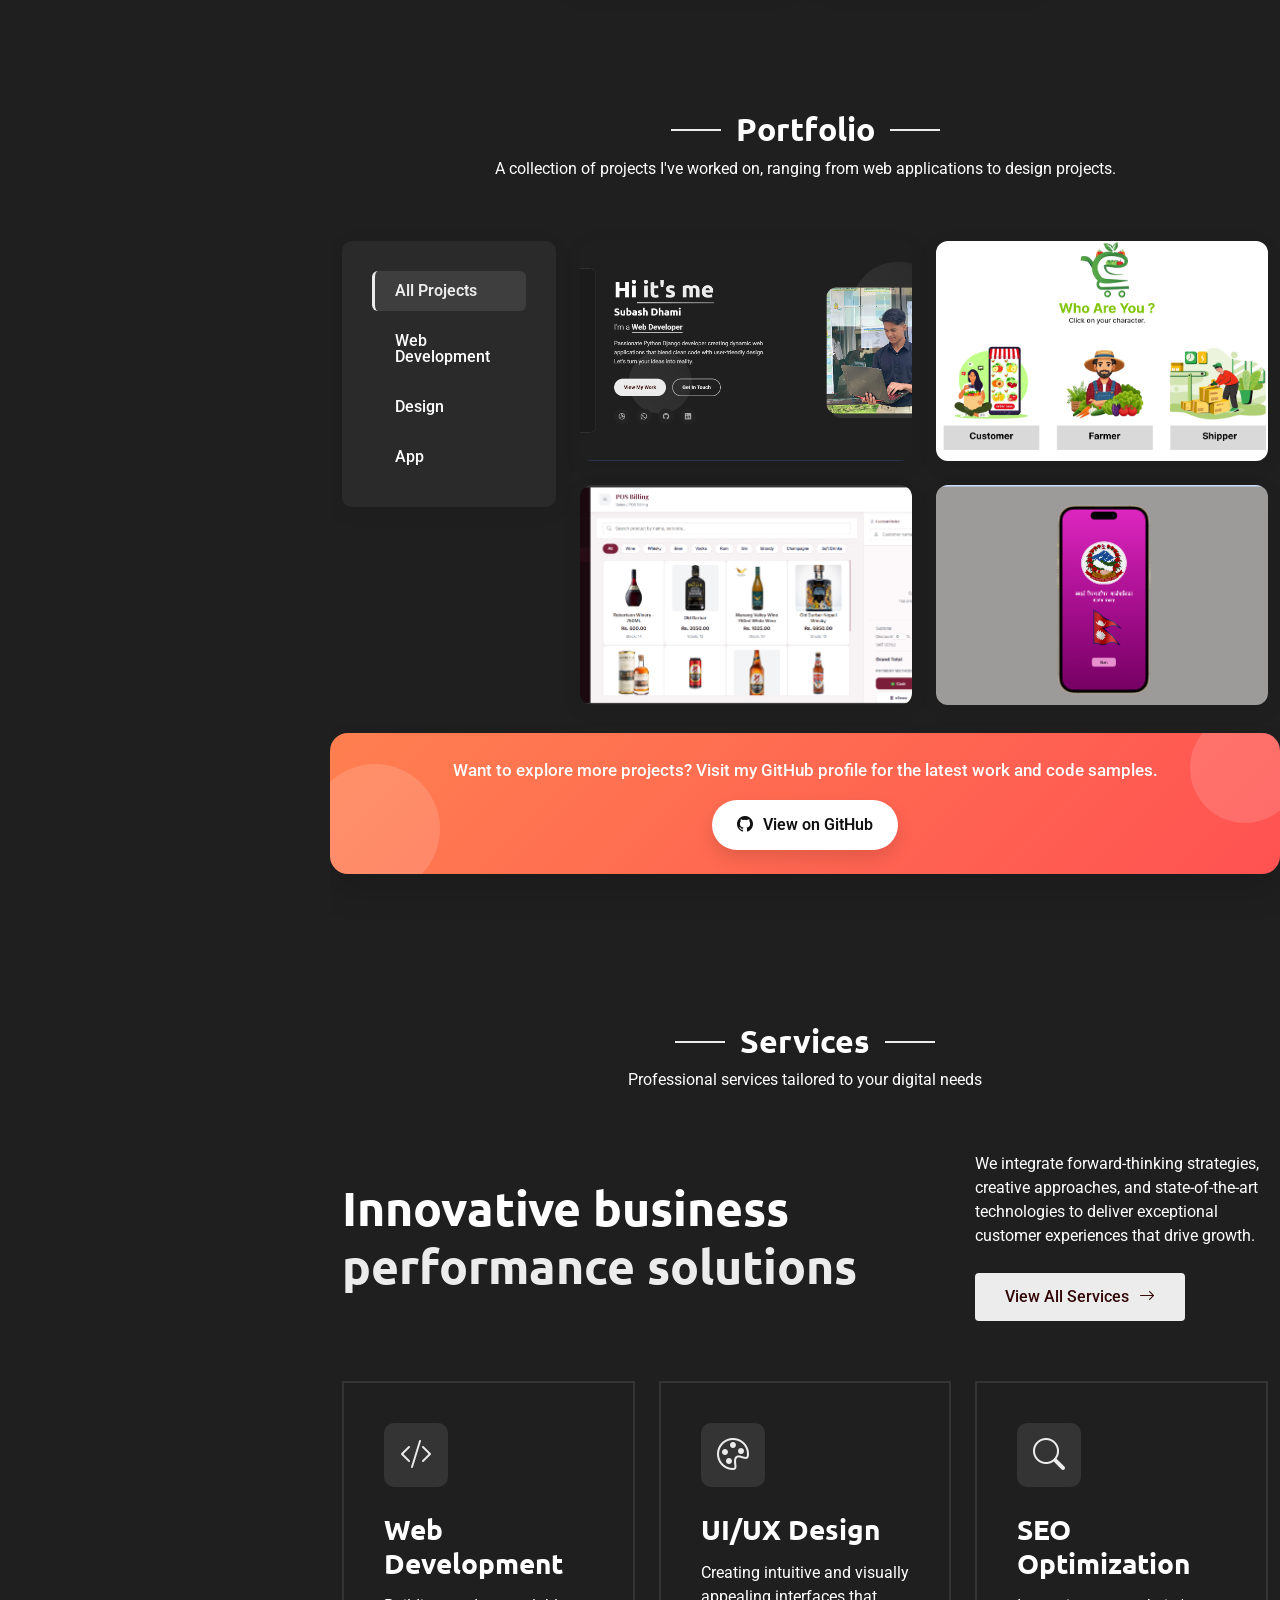
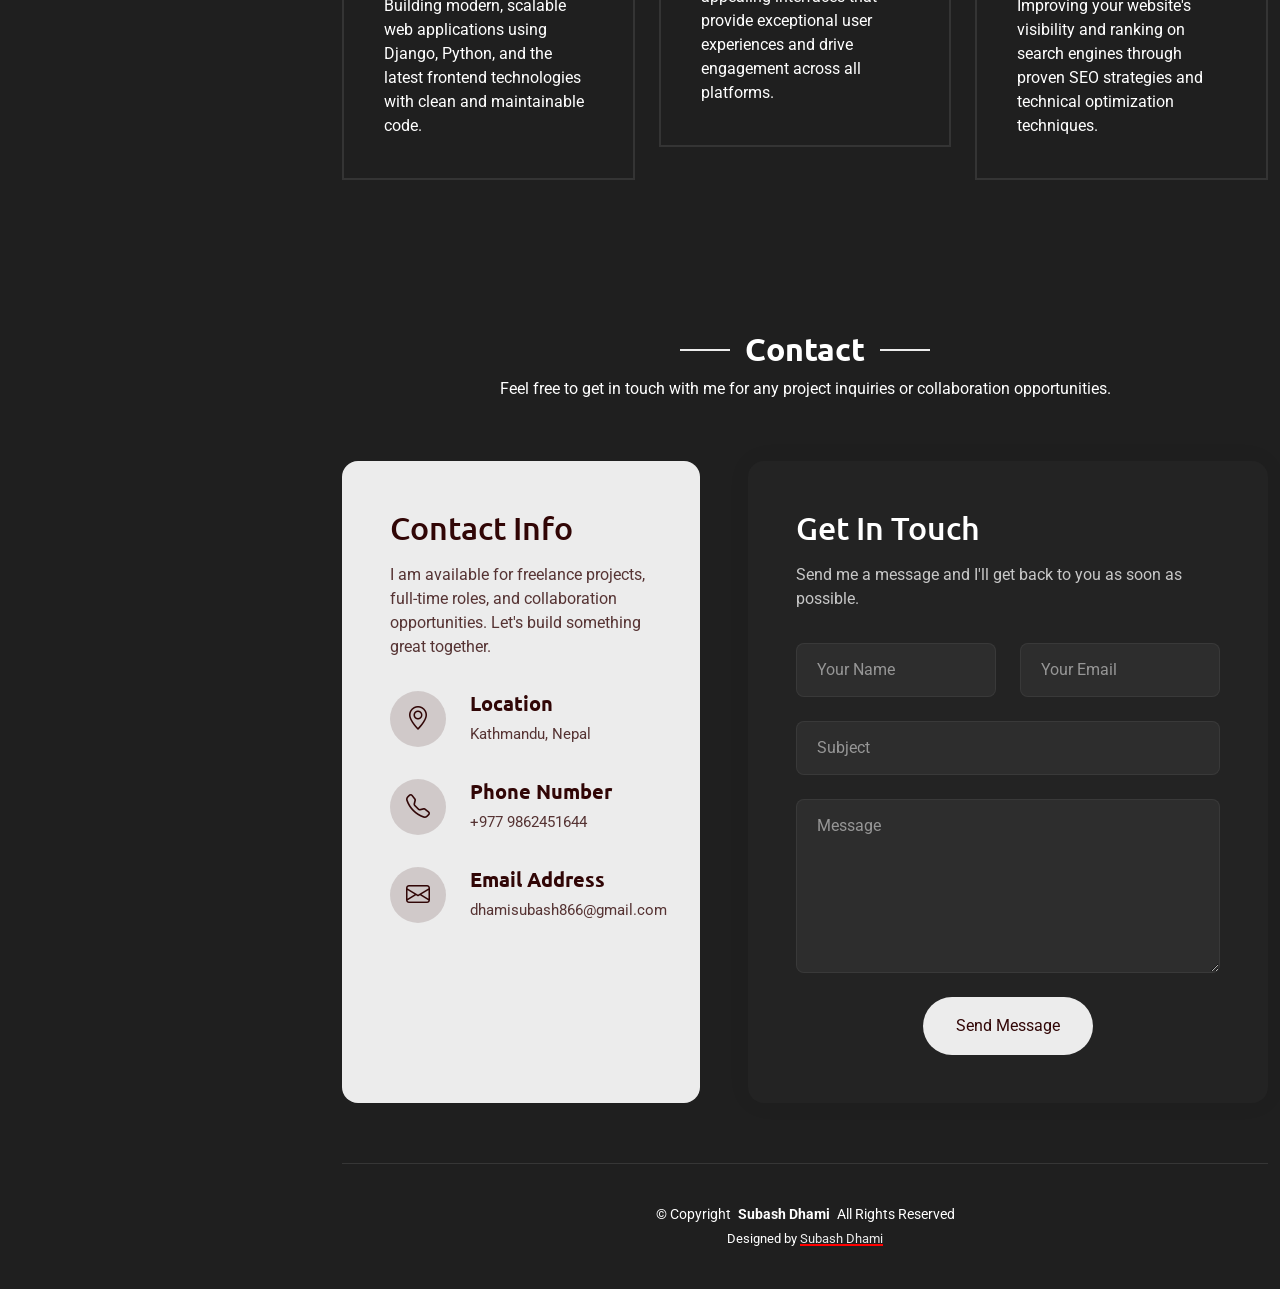
==== commit 148e3ce9: "Fix image source path for profile image" ====
--- a/index.html
+++ b/index.html
@@ -114,7 +114,7 @@
             <div class="profile-card">
               <div class="profile-header">
                 <div class="profile-image">
-                  <img src="media/profile/Subash dhami.png" alt="Profile Image" class="img-fluid" loading="lazy" decoding="async">
+                  <img src="media/profile/subash dhami.png" alt="Profile Image" class="img-fluid" loading="lazy" decoding="async">
                 </div>
                 <div class="profile-badge" style="position: absolute; right: 112px;">
                   <i class="bi bi-patch-check-fill" style="color: blue; font-size: 1.2rem;"></i>
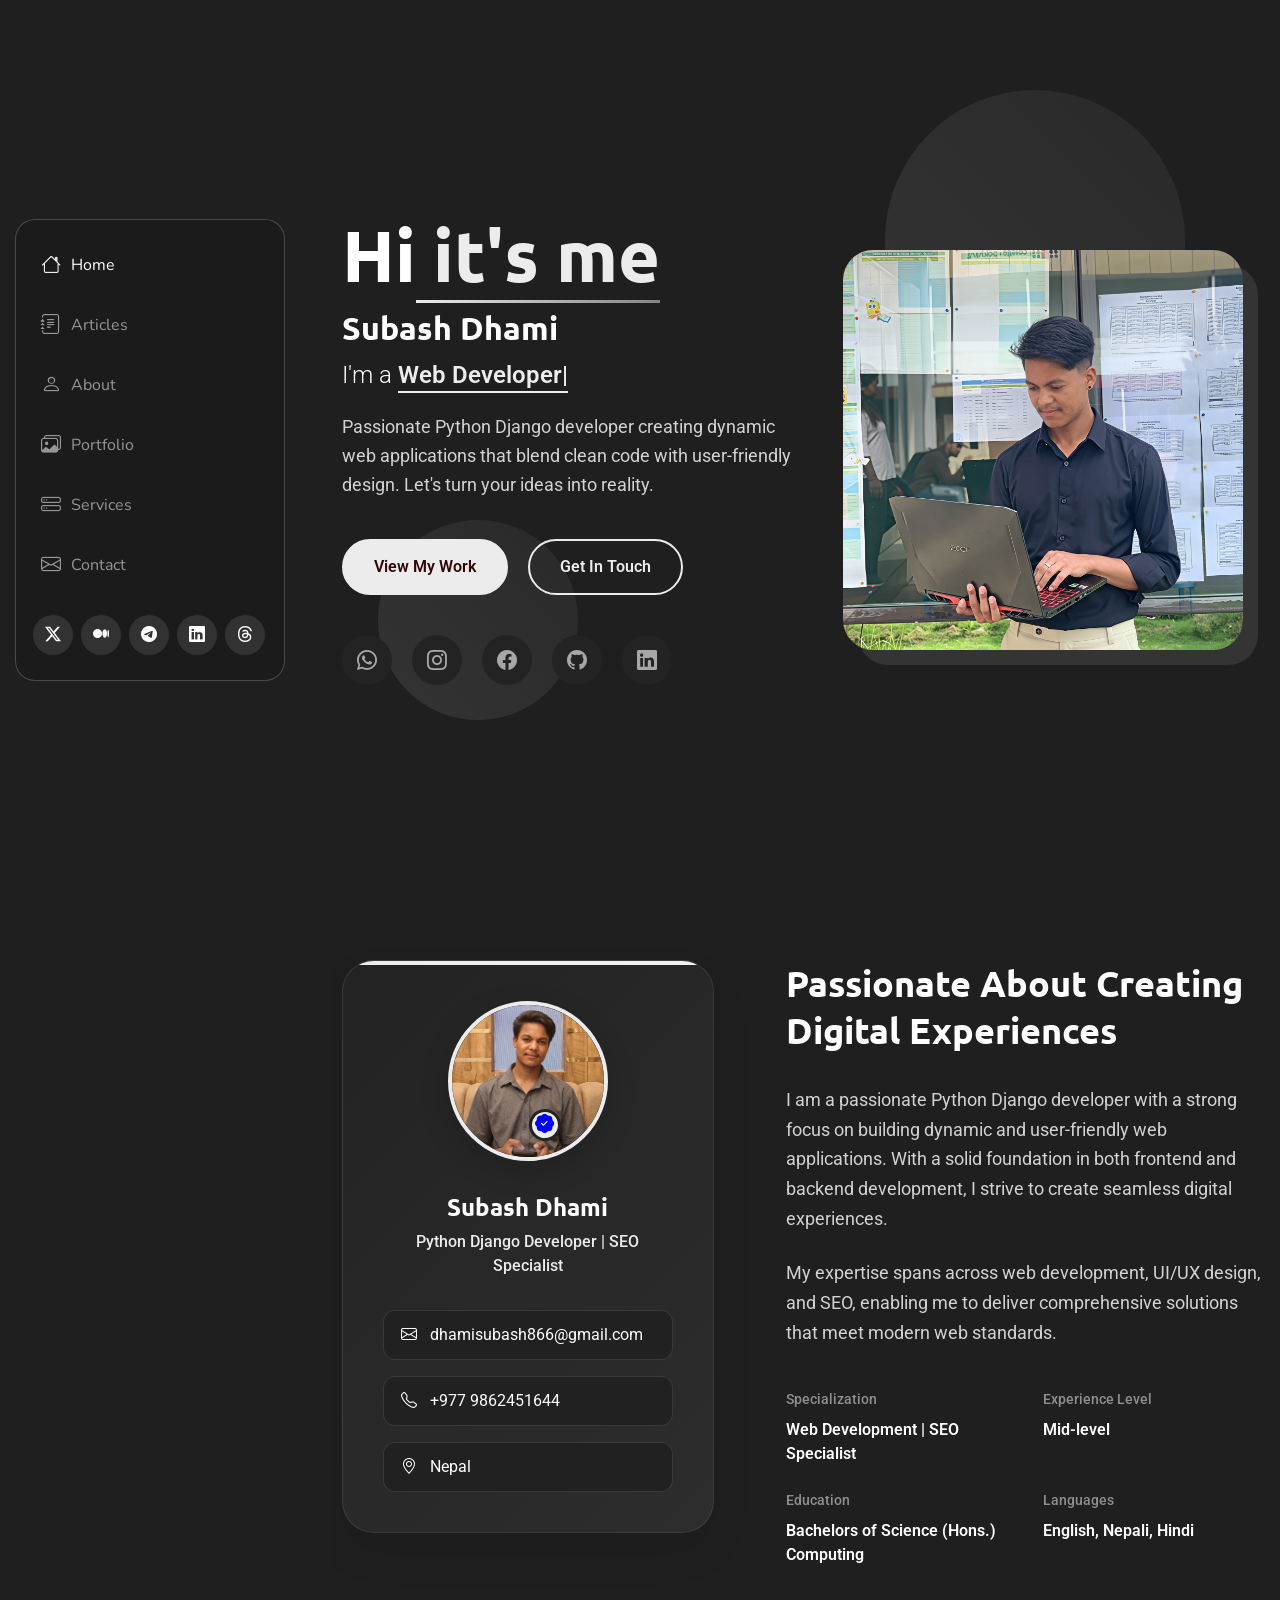
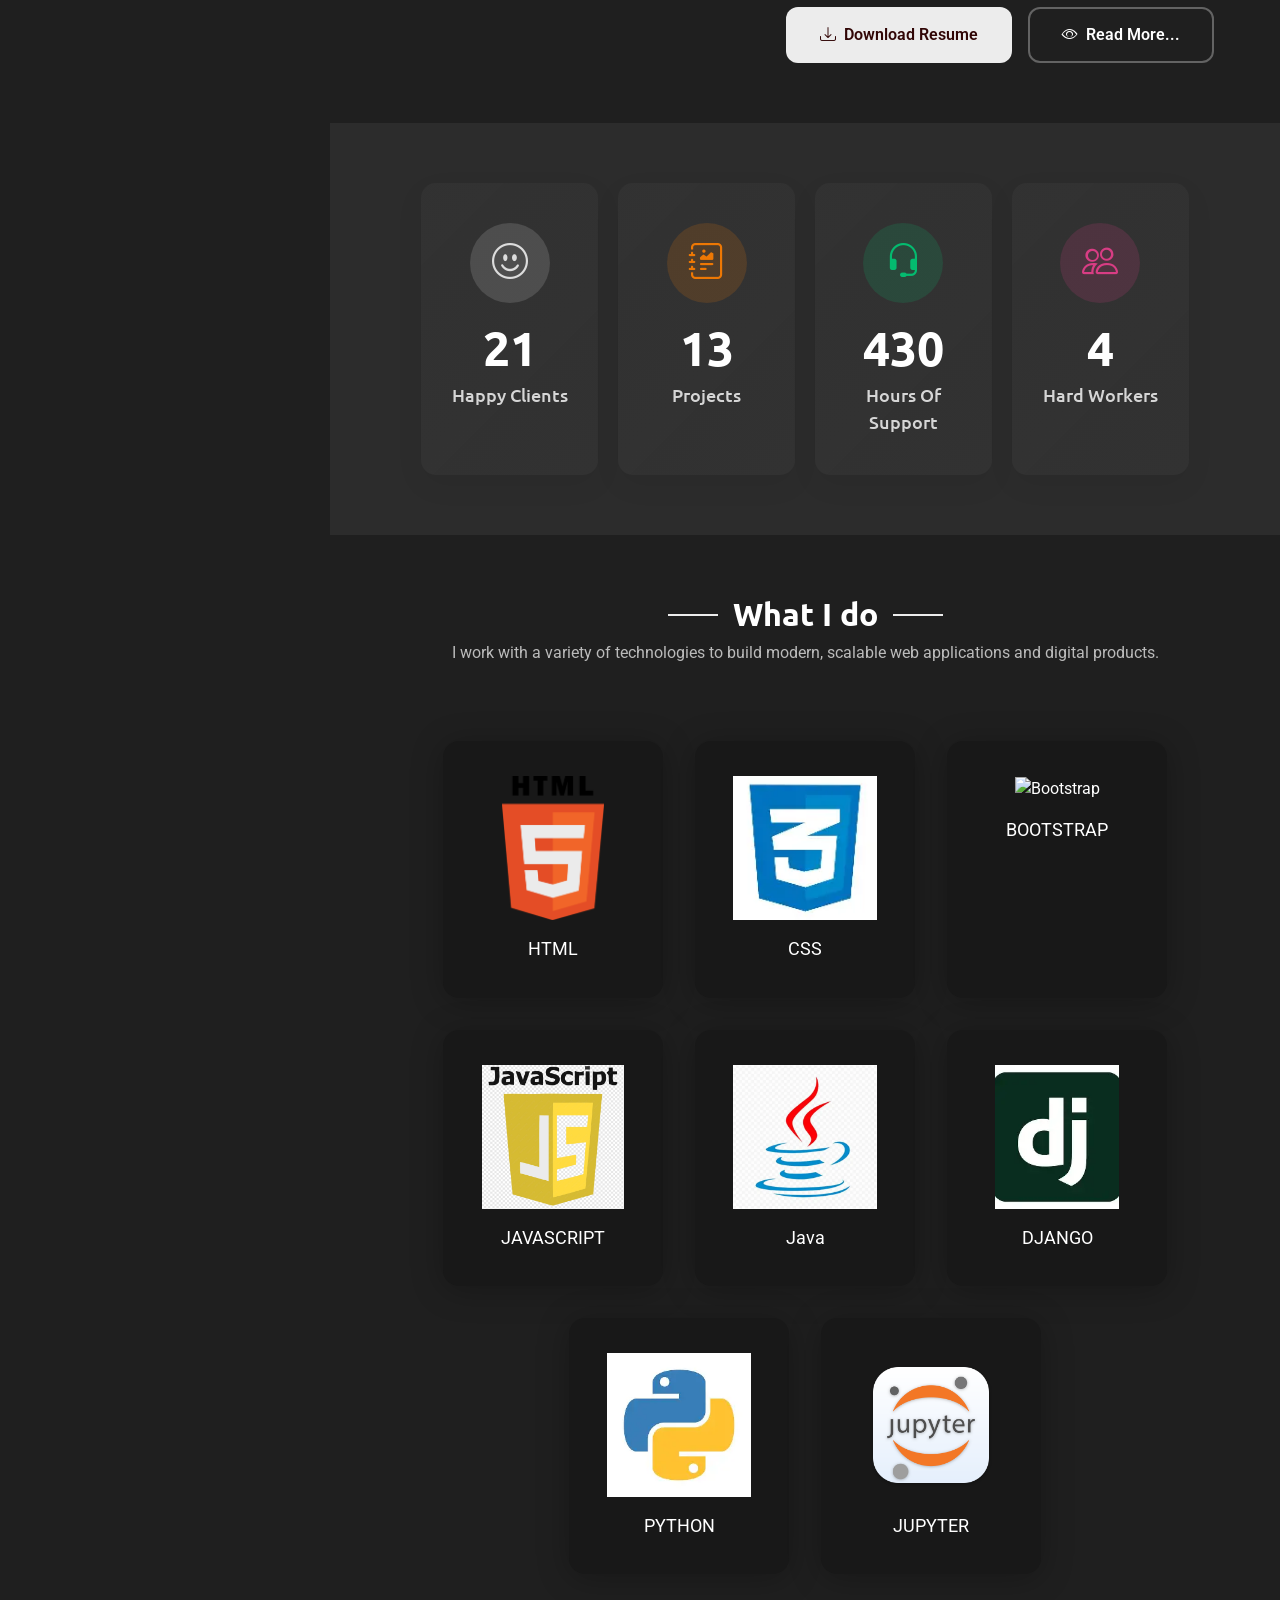
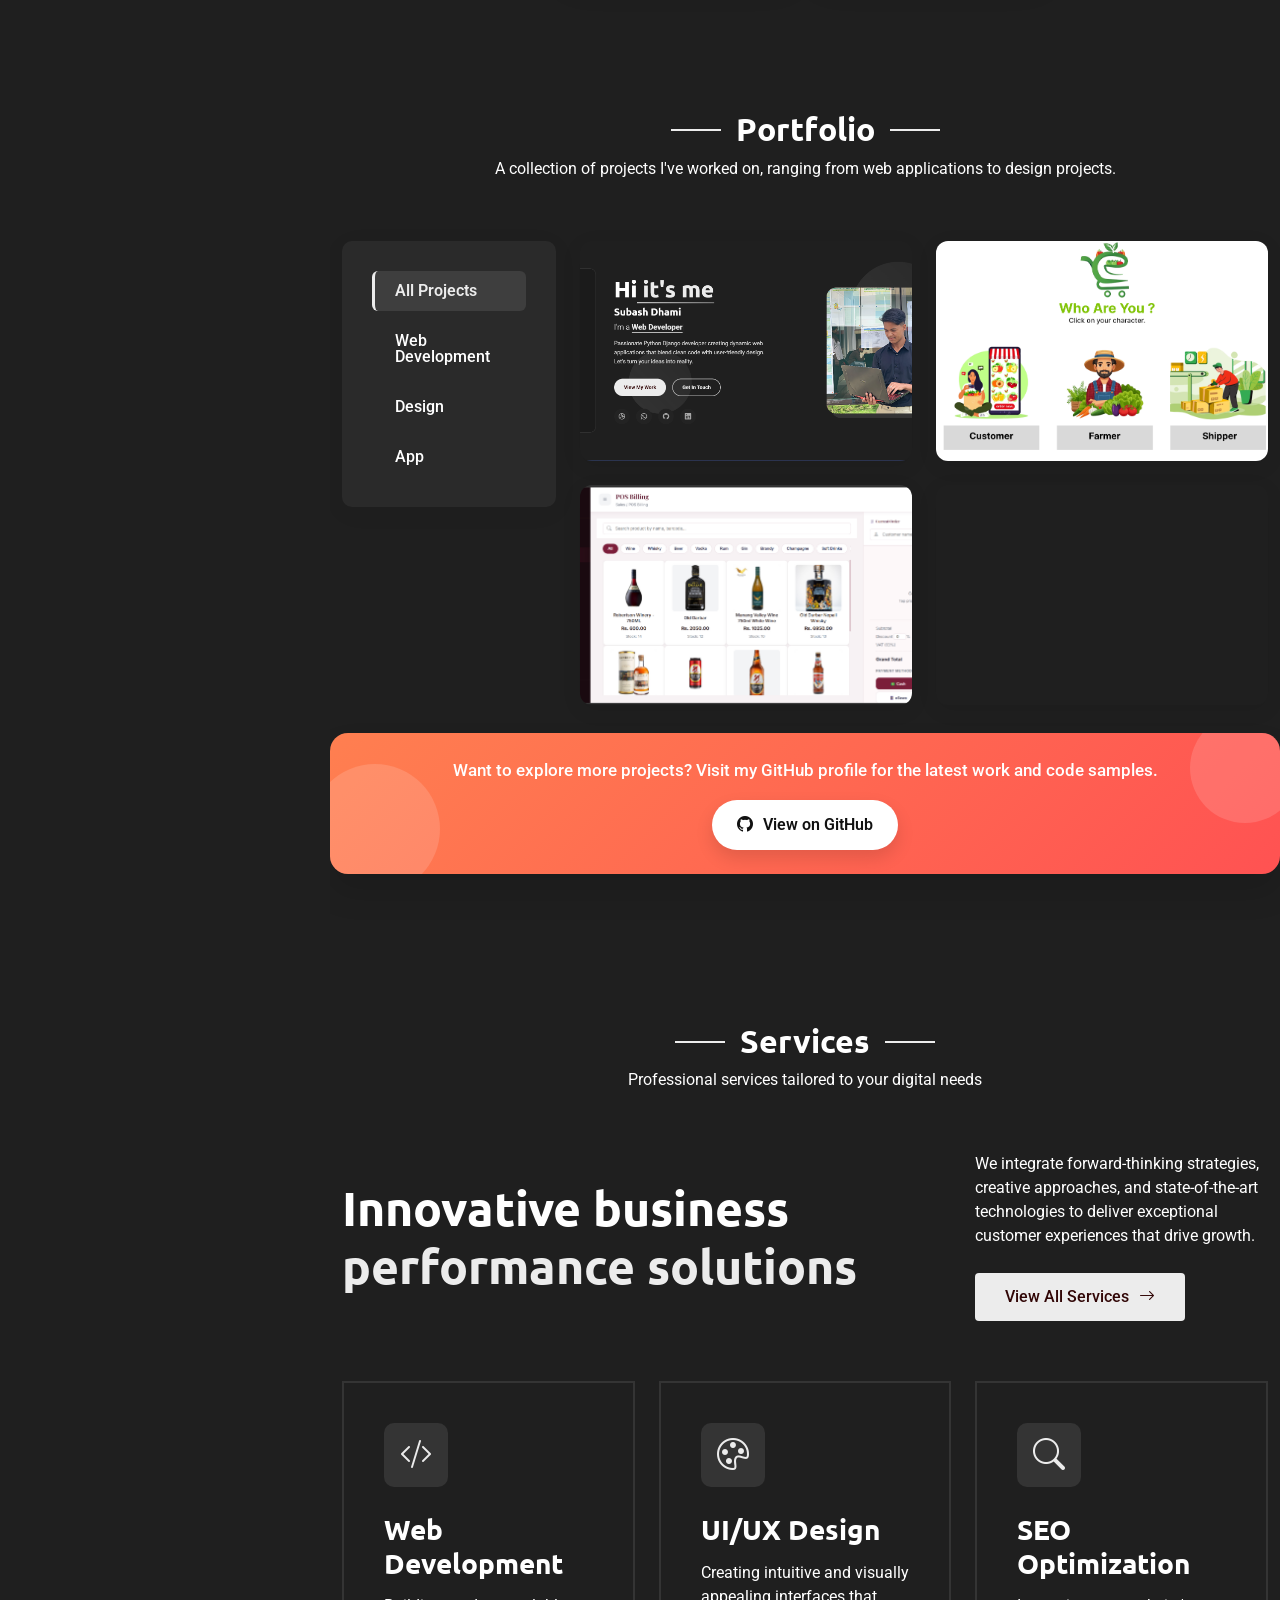
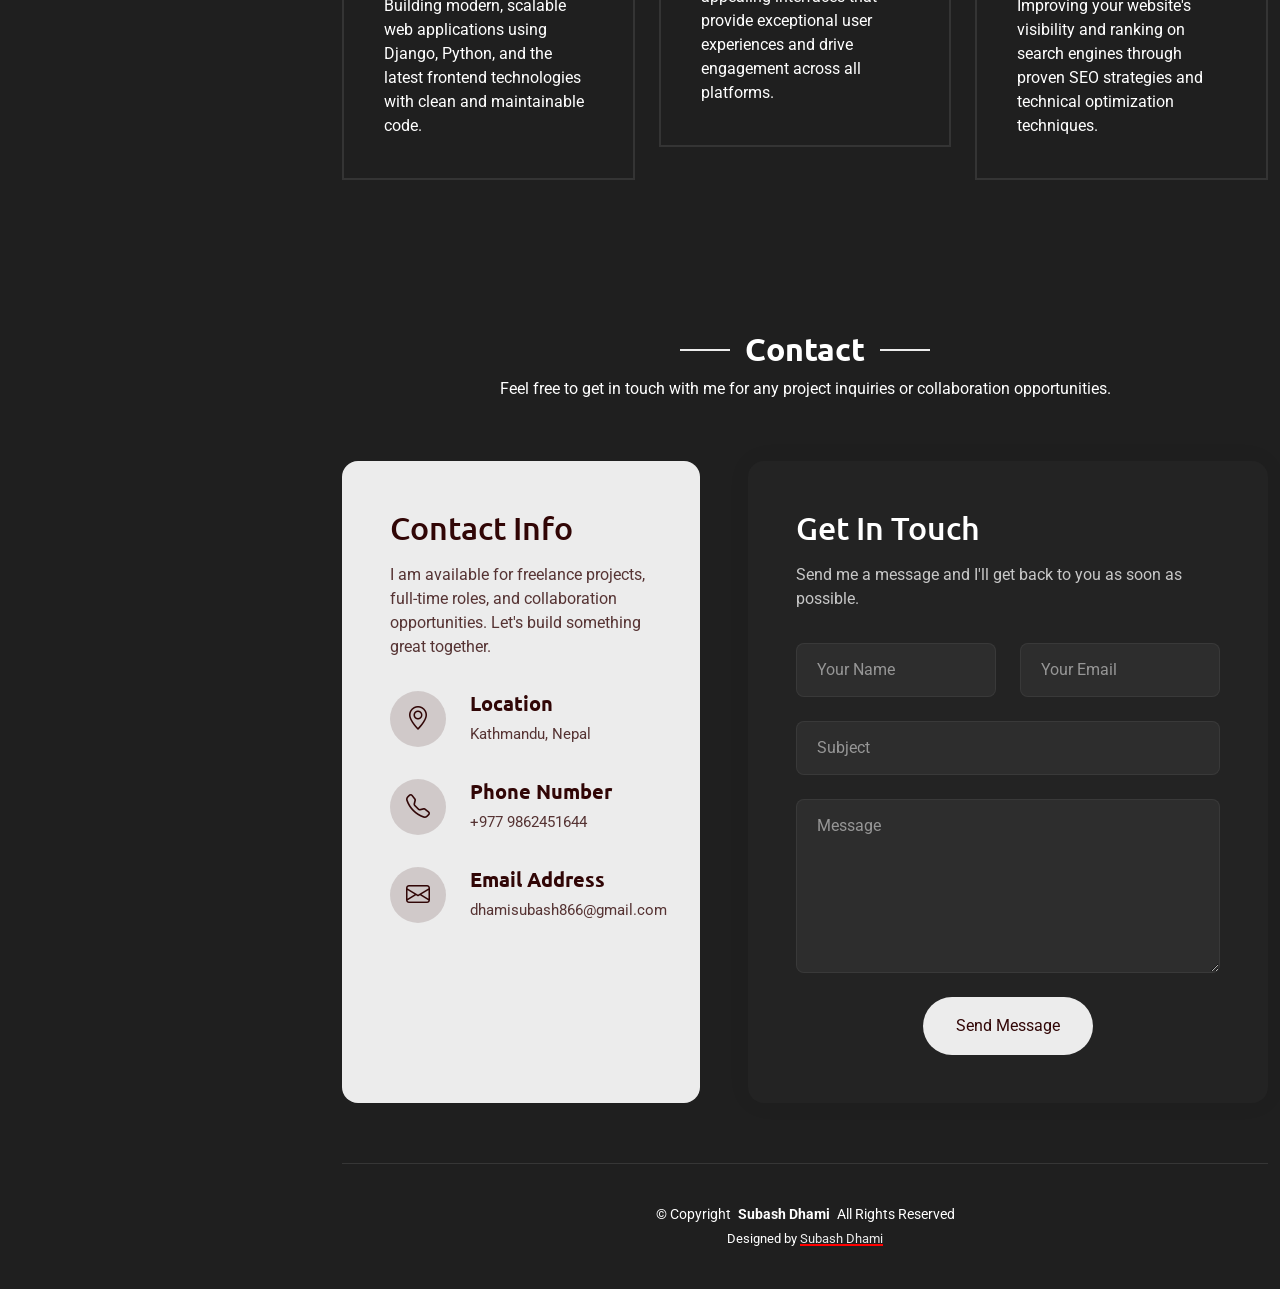
==== commit b02e13f3: "Connect portfolio contact form to Cloudflare Pages API" ====
--- a/index.html
+++ b/index.html
@@ -548,25 +548,37 @@
               <h3>Get In Touch</h3>
               <p>Send me a message and I'll get back to you as soon as possible.</p>
 
-              <div id="contact-result" style="display:none;" class="alert mb-3"></div>
-
-              <div class="row gy-4">
-                <div class="col-md-6">
-                  <input type="text" id="contact-name" class="form-control" placeholder="Your Name" required>
-                </div>
-                <div class="col-md-6">
-                  <input type="email" id="contact-email" class="form-control" placeholder="Your Email" required>
-                </div>
-                <div class="col-12">
-                  <input type="text" id="contact-subject" class="form-control" placeholder="Subject" required>
-                </div>
-                <div class="col-12">
-                  <textarea id="contact-message" class="form-control" rows="6" placeholder="Message" required></textarea>
-                </div>
-                <div class="col-12 text-center">
-                  <button type="button" class="btn" onclick="handleContactSubmit()">Send Message</button>
-                </div>
-              </div>
+              <div id="contact-result" style="display:none;" class="alert mb-3" role="status" aria-live="polite"></div>
+
+              <form id="contact-form" action="/api/contact" method="POST">
+                <div class="row gy-4">
+                  <div class="col-md-6">
+                    <label class="visually-hidden" for="contact-name">Your Name</label>
+                    <input type="text" id="contact-name" name="name" class="form-control" placeholder="Your Name" maxlength="100" autocomplete="name" required>
+                  </div>
+                  <div class="col-md-6">
+                    <label class="visually-hidden" for="contact-email">Your Email</label>
+                    <input type="email" id="contact-email" name="email" class="form-control" placeholder="Your Email" maxlength="254" autocomplete="email" required>
+                  </div>
+                  <div class="col-12">
+                    <label class="visually-hidden" for="contact-subject">Subject</label>
+                    <input type="text" id="contact-subject" name="subject" class="form-control" placeholder="Subject" maxlength="200" required>
+                  </div>
+                  <div class="col-12">
+                    <label class="visually-hidden" for="contact-message">Message</label>
+                    <textarea id="contact-message" name="message" class="form-control" rows="6" placeholder="Message" maxlength="5000" required></textarea>
+                  </div>
+
+                  <div class="visually-hidden" aria-hidden="true">
+                    <label for="contact-website">Leave this field empty</label>
+                    <input type="text" id="contact-website" name="website" tabindex="-1" autocomplete="off">
+                  </div>
+
+                  <div class="col-12 text-center">
+                    <button type="submit" id="contact-submit" class="btn">Send Message</button>
+                  </div>
+                </div>
+              </form>
             </div>
           </div>
 
@@ -609,39 +621,8 @@
 
   <!-- Main JS File -->
   <script src="static/js/main.js" defer></script>
-
-  <script>
-    function handleContactSubmit() {
-      const name = document.getElementById('contact-name').value.trim();
-      const email = document.getElementById('contact-email').value.trim();
-      const subject = document.getElementById('contact-subject').value.trim();
-      const message = document.getElementById('contact-message').value.trim();
-      const result = document.getElementById('contact-result');
-
-      if (!name || !email || !subject || !message) {
-        result.className = 'alert alert-danger mb-3';
-        result.textContent = 'Please fill in all fields.';
-        result.style.display = 'block';
-        return;
-      }
-      if (!email.includes('@')) {
-        result.className = 'alert alert-danger mb-3';
-        result.textContent = 'Please enter a valid email address.';
-        result.style.display = 'block';
-        return;
-      }
-
-      // Simulate form submission (replace with your backend or email service)
-      result.className = 'alert alert-success mb-3';
-      result.textContent = 'Thank you! Your message has been received. I will get back to you soon.';
-      result.style.display = 'block';
-
-      document.getElementById('contact-name').value = '';
-      document.getElementById('contact-email').value = '';
-      document.getElementById('contact-subject').value = '';
-      document.getElementById('contact-message').value = '';
-    }
-  </script>
+  <script src="static/js/contact.js" defer></script>
+
 
 </body>
 </html>
